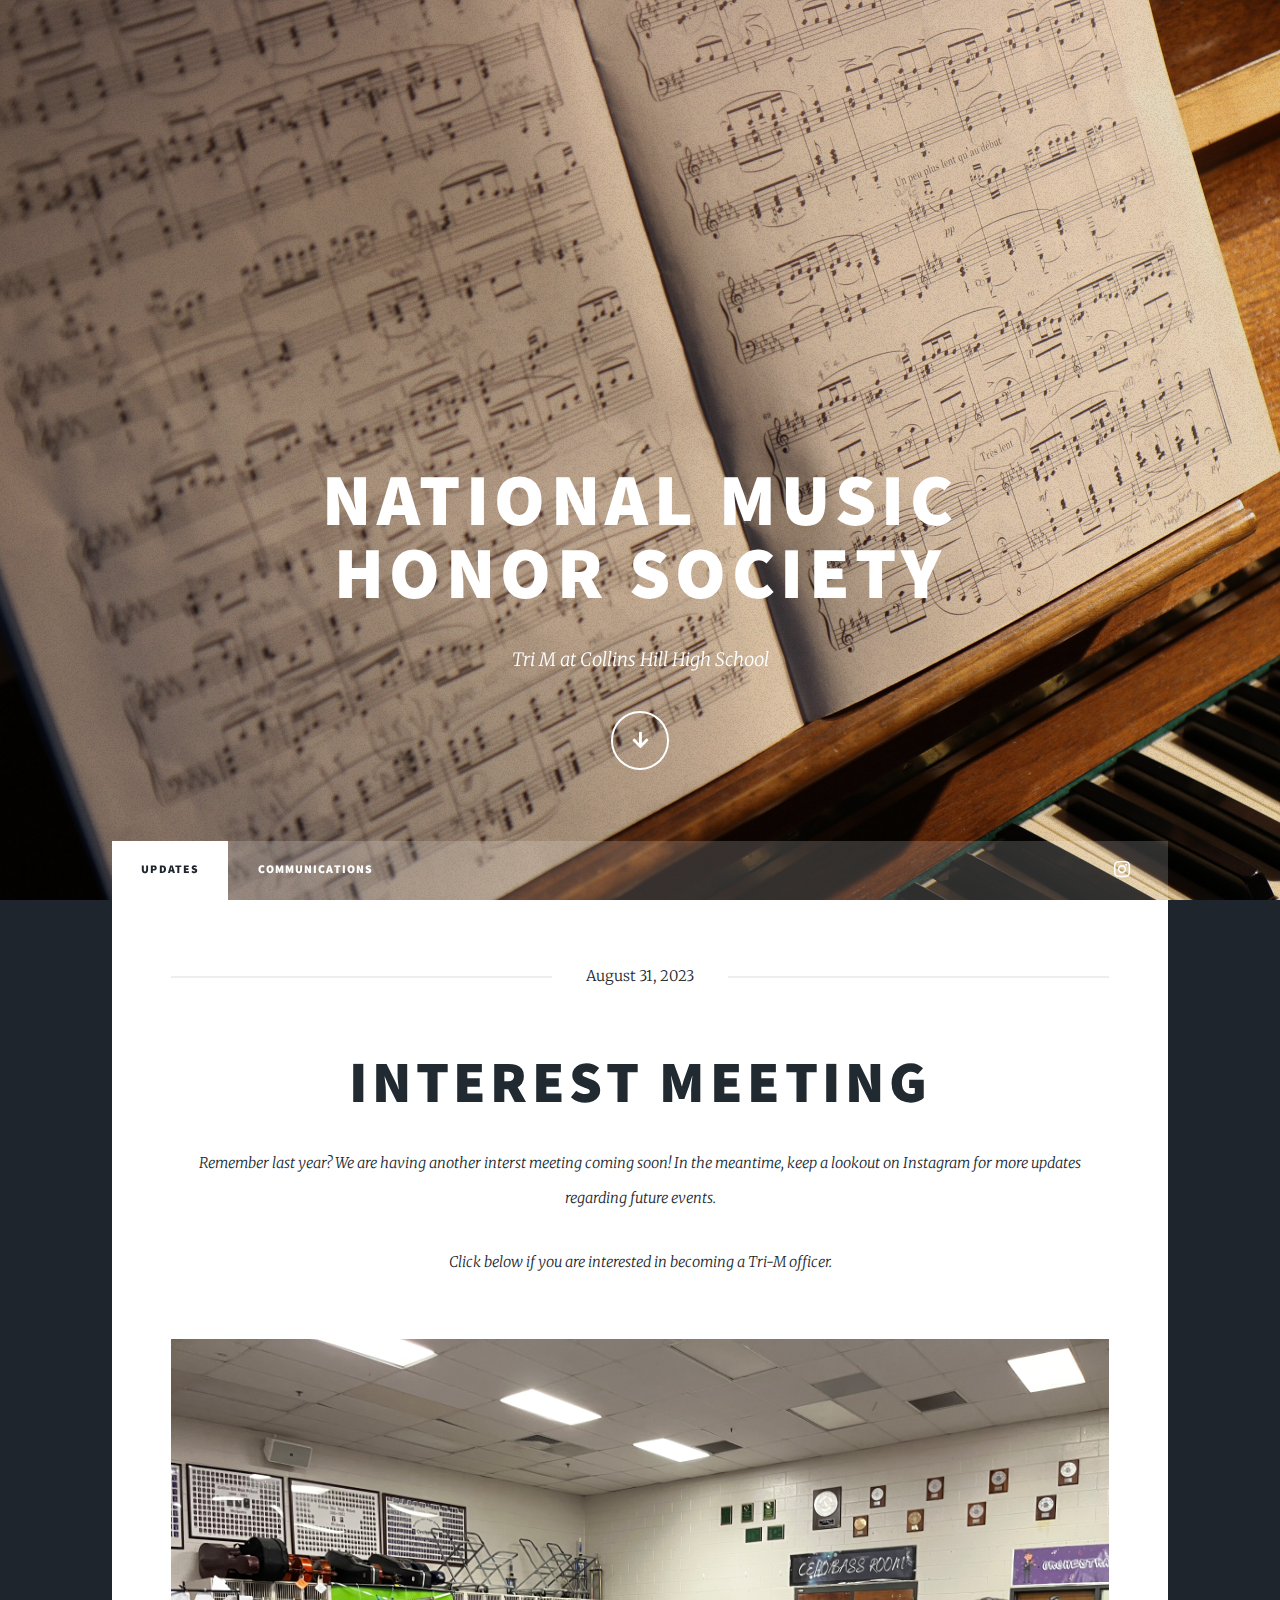
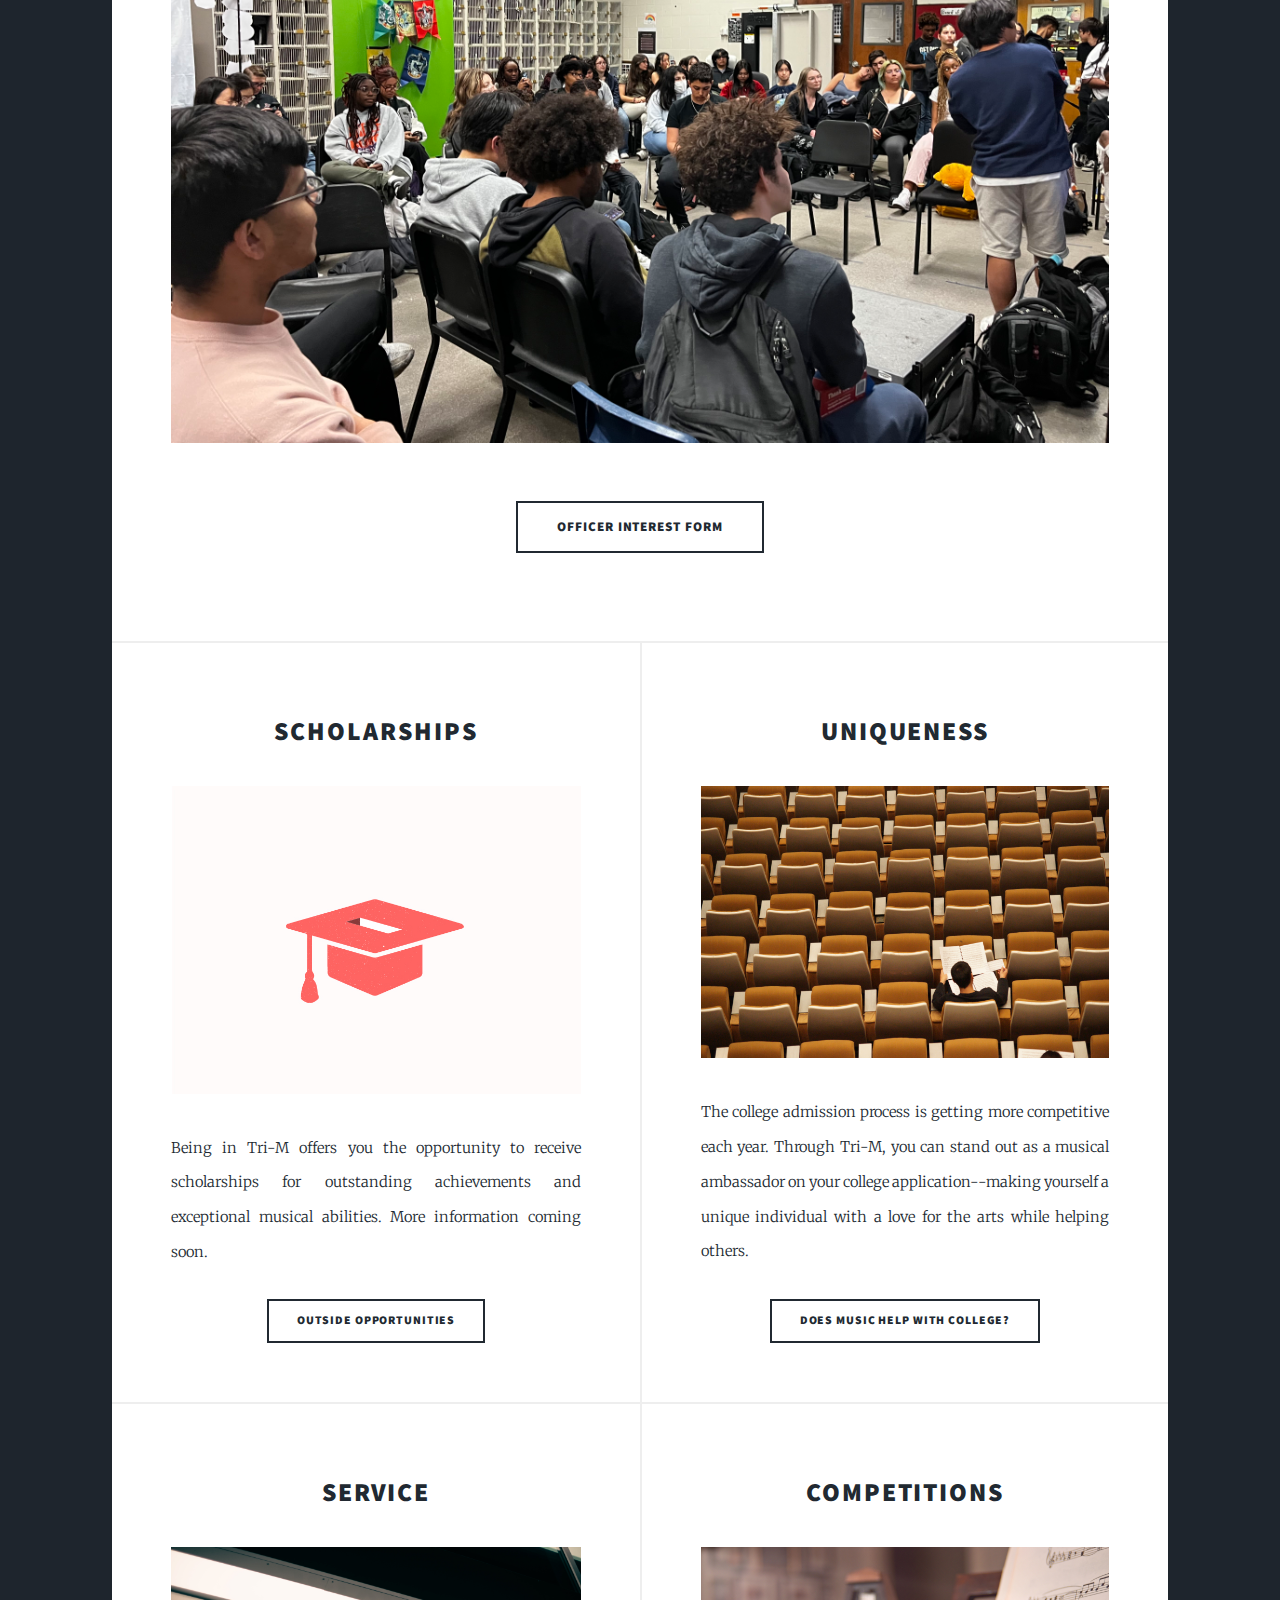
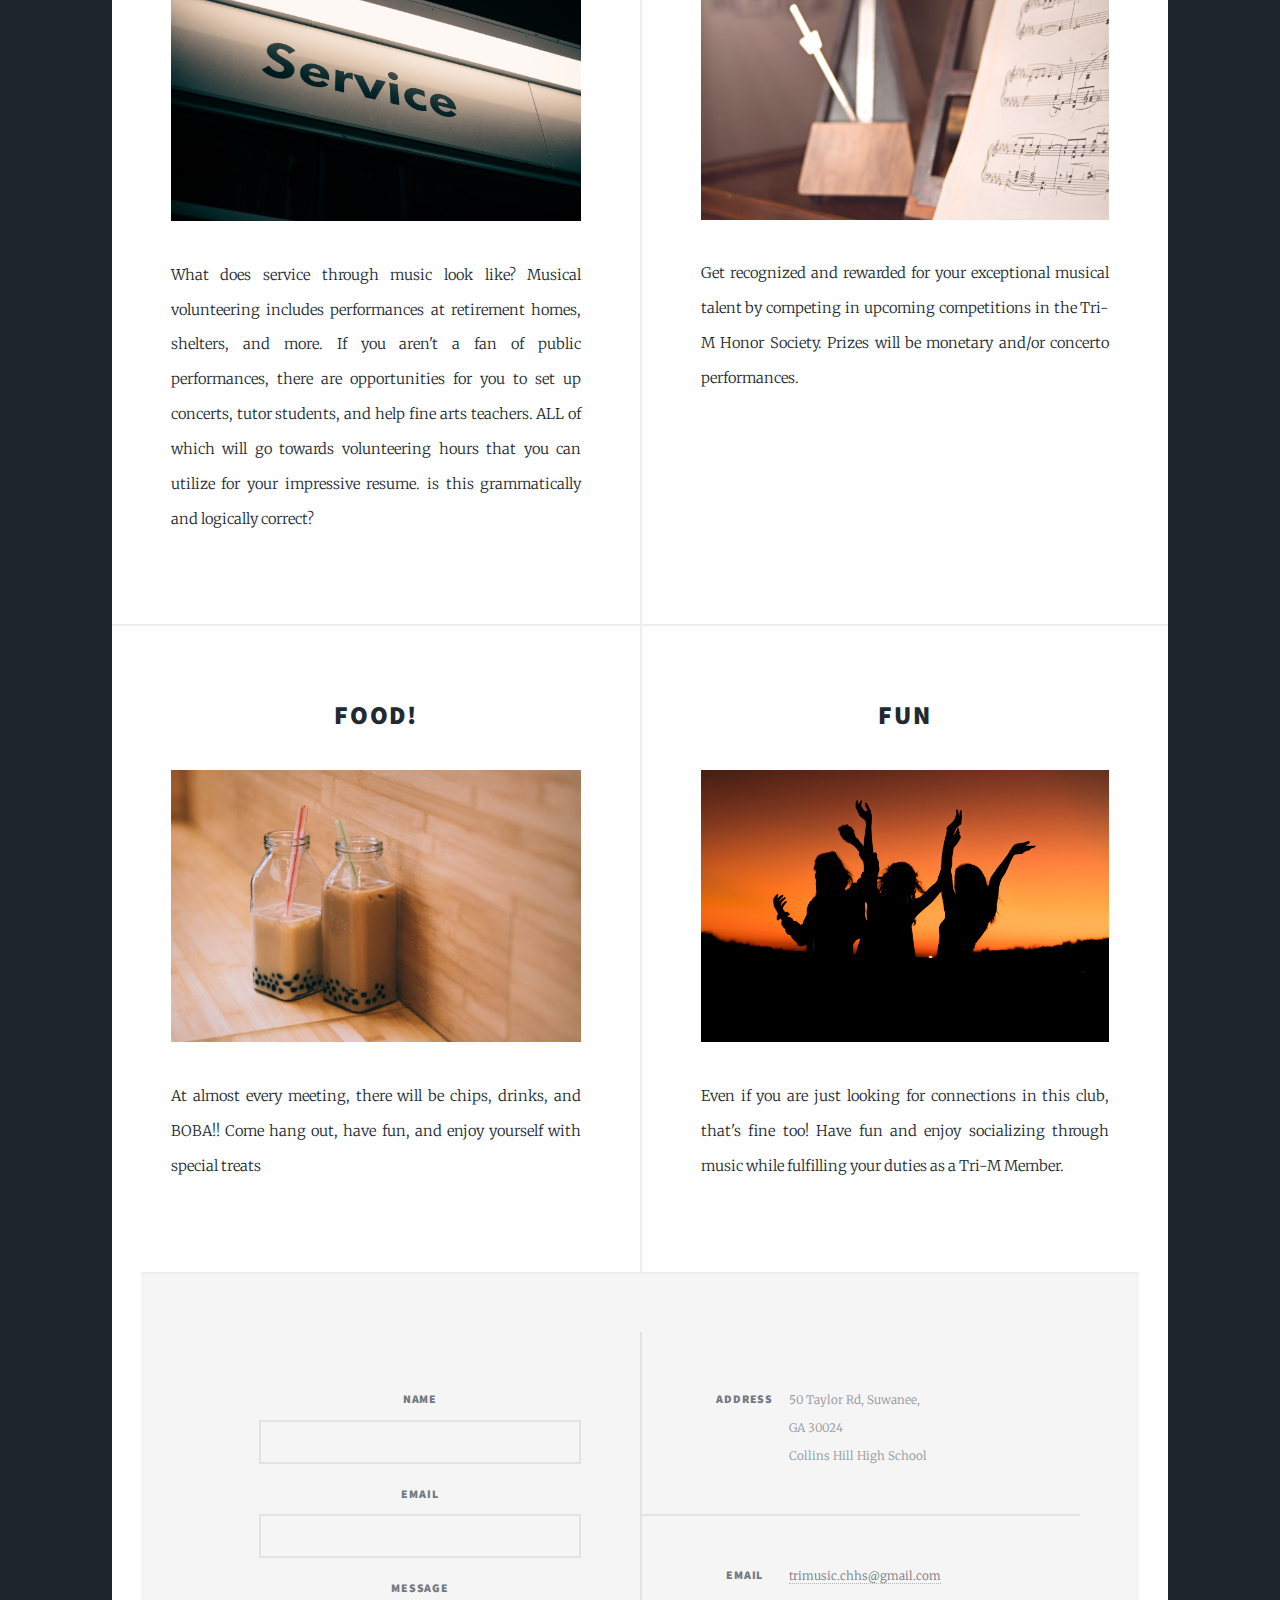
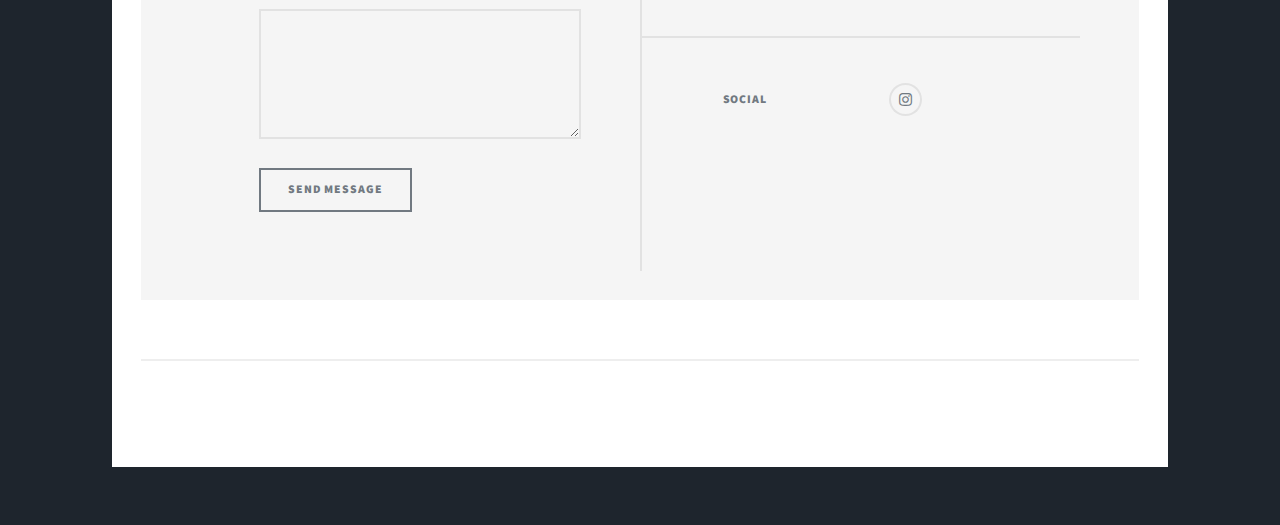
==== index.html @ 28a5be9c "Add files via upload" ====
<!DOCTYPE HTML>
<!--
	Massively by HTML5 UP
	html5up.net | @ajlkn
	Free for personal and commercial use under the CCA 3.0 license (html5up.net/license)
-->
<html>
	<head>
		<title>National Music Honor Society</title>
		<meta charset="utf-8" />
		<meta name="viewport" content="width=device-width, initial-scale=1, user-scalable=no" />
		<link rel="stylesheet" href="assets/css/main.css" />
		<link rel="icon" type="image/svg" href="ican.svg"/>
		<noscript><link rel="stylesheet" href="assets/css/noscript.css" /></noscript>
	</head>
	<body class="is-preload">

		<!-- Wrapper -->
			<div id="wrapper" class="fade-in">

				<!-- Intro -->
					<div id="intro">
						<h1>National Music<br />
						Honor Society</h1>
						<p>Tri M at Collins Hill High School</p>
						<ul class="actions">
							<li><a href="#header" class="button icon solid solo fa-arrow-down scrolly">Continue</a></li>
						</ul>
					</div>

				<!-- Header -->
					<header id="header">
						<a href="https://nafme.org/student-opportunities/tri-m-music-honor-society/" class="logo">Who are we?</a>
					</header>

				<!-- Nav -->
					<nav id="nav">
						<ul class="links">
							<li class="active"><a href="index.html">Updates</a></li>
							<li><a href="generic.html">Communications</a></li>
						</ul>
						<ul class="icons">
							<li><a href="https://instagram.com/onhole?igshid=OGQ5ZDc2ODk2ZA" class="icon brands fa-instagram"><span class="label">Instagram</span></a></li>
						</ul>
					</nav>

				<!-- Main -->
					<div id="main">

						<!-- Featured Post -->
							<article class="post featured">
								<header class="major">
									<span class="date">August 31, 2023</span>
									<h2><a href="">Interest Meeting<br /></a></h2>
									<p>Remember last year?  We are having another interst meeting coming soon! In the meantime, keep a lookout on Instagram for more updates regarding future events.</p>
									<p>Click below if you are interested in becoming a Tri-M officer.</p>
								</header>
								<a href="" class="image main"><img src="images/big.jpg" alt="https://docs.google.com/forms/d/1VOZ5HOjrae7xLcS0Xp_VjFe_Oj3cjb_2yXKI72t5PoY/edit" /></a>
								<ul class="actions special">
									<li><a href="https://docs.google.com/forms/d/1VOZ5HOjrae7xLcS0Xp_VjFe_Oj3cjb_2yXKI72t5PoY/edit" class="button large">Officer Interest Form</a></li>
								</ul>
							</article>

						<!-- Posts -->
							<section class="posts">
								<article>
									<header>
										<span class="date"></span>
										<h2><a href="https://fromthetop.org/musician/anh-ho/">Scholarships</a></h2>
									</header>
									<a href="" class="image fit"><img src="images/scholarship.png" alt="" /></a>
									<p>Being in Tri-M offers you the opportunity to receive scholarships for outstanding achievements and exceptional musical abilities. More information coming soon.</p>
									<ul class="actions special">
										<li><a href="https://nafme.org/student-opportunities/scholarships/" class="button">Outside Opportunities</a></li>
									</ul>
								</article>
								<article>
									<header>
										<span class="date"></span>
										<h2><a href="">Uniqueness</a></h2>
									</header>
									<a href="" class="image fit"><img src="images/uniqueness.jpg" alt="" /></a>
									<p>The college admission process is getting more competitive each year.  Through Tri-M, you can stand out as a musical ambassador on your college application--making yourself a unique individual with a love for the arts while helping others. </p>
									<ul class="actions special">
										<li><a href="https://www.ensembleschools.com/grace-music/does-playing-an-instrument-look-good-for-colleges/" class="button">Does Music help with College?</a></li>
									</ul>
								</article>
								<article>
									<header>
										<span class="date"></span>
										<h2><a href="">Service<br />
									</h2>
									</header>
									<a href="" class="image fit"><img src="images/service.jpg" alt="" /></a>
									<p>What does service through music look like?  Musical volunteering includes performances at retirement homes, shelters, and more.  If you aren't a fan of public performances, there are opportunities for you to set up concerts, tutor students, and help fine arts teachers.  ALL of which will go towards volunteering hours that you can utilize for your impressive resume.  is this grammatically and logically correct?
									</p>
									<ul class="actions special">

									</ul>
								</article>
								<article>
									<header>
										<span class="date"></span>
										<h2><a href="">Competitions<br />
									</header>
									<a href="" class="image fit"><img src="images/competitions.jpg" alt="" /></a>
									<p>Get recognized and rewarded for your exceptional musical talent by competing in upcoming competitions in the Tri-M Honor Society.  Prizes will be monetary and/or concerto performances.   </p>
									</ul>
								</article>
								<article>
									<header>
										<span class="date"></span>
										<h2><a href="">FOOD!<br />
									</header>
									<a href="" class="image fit"><img src="images/food!.jpg" alt="" /></a>
									<p>At almost every meeting, there will be chips, drinks, and BOBA!! Come hang out, have fun, and enjoy yourself with special treats</p>
									<ul class="actions special">
									</ul>
								</article>
								<article>
									<header>
										<span class="date"></span>
										<h2><a href="">Fun<br />
									</header>
									<a href="" class="image fit"><img src="images/fun.jpg" alt="" /></a>
									<p>Even if you are just looking for connections in this club, that's fine too! Have fun and enjoy socializing through music while fulfilling your duties as a Tri-M Member. </p>
									<ul class="actions special">
									</ul>
								</article>
							</section>

				<!-- Footer -->
				<footer id="footer">
					<section>
						<form method="post" action="https://formsubmit.co/trimusic.chhs@gmail.com
						">
							<div class="fields">
								<div class="field">
									<label for="name">Name</label>
									<input type="text" name="name" id="name" />
								</div>
								<div class="field">
									<label for="email">Email</label>
									<input type="text" name="email" id="email" />
								</div>
								<div class="field">
									<label for="message">Message</label>
									<textarea name="message" id="message" rows="3"></textarea>
								</div>
							</div>
							<ul class="actions">
								<li><input type="submit" value="Send Message" /></li>
							</ul>
						</form>
					</section>
						<section class="split contact">
							<section class="alt">
								<h3>Address</h3>
								<p>50 Taylor Rd,
									Suwanee,<br />
									GA 30024 <br />
									Collins Hill High School
								</p>
							</section>
							<section>
								<h3>Email</h3>
								<p><a href="#">trimusic.chhs@gmail.com
								</a></p>
							</section>
							<section>
								<h3>Social</h3>
								<ul class="icons alt">
									<li><a href="https://www.instagram.com/chhs.trimusic/" class="icon brands alt fa-instagram"><span class="label">Instagram</span></a></li>
								</ul>
							</section>
						</section>
					</footer>

				<!-- Copyright -->
					<div id="copyright">
						<ul><li>&copy; </li><li>Design: Anh Ho</a></li></ul>
					</div>

			</div>

		<!-- Scripts -->
			<script src="assets/js/jquery.min.js"></script>
			<script src="assets/js/jquery.scrollex.min.js"></script>
			<script src="assets/js/jquery.scrolly.min.js"></script>
			<script src="assets/js/browser.min.js"></script>
			<script src="assets/js/breakpoints.min.js"></script>
			<script src="assets/js/util.js"></script>
			<script src="assets/js/main.js"></script>

	</body>
</html>
---- assets/css/main.css ----
@import url(fontawesome-all.min.css);
@import url("https://fonts.googleapis.com/css?family=Merriweather:300,700,300italic,700italic|Source+Sans+Pro:900");

/*
	Massively by HTML5 UP
	html5up.net | @ajlkn
	Free for personal and commercial use under the CCA 3.0 license (html5up.net/license)
*/

html, body, div, span, applet, object,
iframe, h1, h2, h3, h4, h5, h6, p, blockquote,
pre, a, abbr, acronym, address, big, cite,
code, del, dfn, em, img, ins, kbd, q, s, samp,
small, strike, strong, sub, sup, tt, var, b,
u, i, center, dl, dt, dd, ol, ul, li, fieldset,
form, label, legend, table, caption, tbody,
tfoot, thead, tr, th, td, article, aside,
canvas, details, embed, figure, figcaption,
footer, header, hgroup, menu, nav, output, ruby,
section, summary, time, mark, audio, video {
	margin: 0;
	padding: 0;
	border: 0;
	font-size: 100%;
	font: inherit;
	vertical-align: baseline;}

article, aside, details, figcaption, figure,
footer, header, hgroup, menu, nav, section {
	display: block;}

body {
	line-height: 1;
}

ol, ul {
	list-style: none;
}

blockquote, q {
	quotes: none;
}

	blockquote:before, blockquote:after, q:before, q:after {
		content: '';
		content: none;
	}

table {
	border-collapse: collapse;
	border-spacing: 0;
}

body {
	-webkit-text-size-adjust: none;
}

mark {
	background-color: transparent;
	color: inherit;
}

input::-moz-focus-inner {
	border: 0;
	padding: 0;
}

input, select, textarea {
	-moz-appearance: none;
	-webkit-appearance: none;
	-ms-appearance: none;
	appearance: none;
}

/* Basic */

	@-ms-viewport {
		width: device-width;
	}

	body {
		-ms-overflow-style: scrollbar;
	}

	@media screen and (max-width: 480px) {

		html, body {
			min-width: 320px;
		}

	}

	html {
		box-sizing: border-box;
	}

	*, *:before, *:after {
		box-sizing: inherit;
	}

	body {
		background-color: #1e252d;
	}

		body.is-preload *, body.is-preload *:before, body.is-preload *:after {
			-moz-animation: none !important;
			-webkit-animation: none !important;
			-ms-animation: none !important;
			animation: none !important;
			-moz-transition: none !important;
			-webkit-transition: none !important;
			-ms-transition: none !important;
			transition: none !important;
		}

/* Type */

	html {
		font-size: 16pt;
	}

		@media screen and (max-width: 1680px) {

			html {
				font-size: 12pt;
			}

		}

		@media screen and (max-width: 1280px) {

			html {
				font-size: 11pt;
			}

		}

		@media screen and (max-width: 360px) {

			html {
				font-size: 10pt;
			}

		}

	body {
		color: #212931;
	}

	body, input, select, textarea {
		font-family: "Merriweather", Georgia, serif;
		font-weight: 300;
		font-size: 1rem;
		line-height: 2.375;
	}

	a {
		-moz-transition: color 0.2s ease-in-out, background-color 0.2s ease-in-out, border-color 0.2s ease-in-out, box-shadow 0.2s ease-in-out;
		-webkit-transition: color 0.2s ease-in-out, background-color 0.2s ease-in-out, border-color 0.2s ease-in-out, box-shadow 0.2s ease-in-out;
		-ms-transition: color 0.2s ease-in-out, background-color 0.2s ease-in-out, border-color 0.2s ease-in-out, box-shadow 0.2s ease-in-out;
		transition: color 0.2s ease-in-out, background-color 0.2s ease-in-out, border-color 0.2s ease-in-out, box-shadow 0.2s ease-in-out;
		border-bottom: dotted 1px;
		text-decoration: none;
	}

		a:hover {
			border-bottom-color: transparent;
		}

	strong, b {
		font-weight: 600;
	}

	em, i {
		font-style: italic;
	}

	p {
		text-align: justify;
		margin: 0 0 2rem 0;
	}

	h1, h2, h3, h4, h5, h6 {
		font-family: "Source Sans Pro", Helvetica, sans-serif;
		font-weight: 900;
		line-height: 1.5;
		letter-spacing: 0.075em;
		text-transform: uppercase;
		margin: 0 0 1rem 0;
	}

		h1 a, h2 a, h3 a, h4 a, h5 a, h6 a {
			border-bottom: 0;
			color: inherit;
			text-decoration: none;
		}

	h1 {
		font-size: 4rem;
		line-height: 1.1;
		margin: 0 0 2rem 0;
	}

	h2 {
		font-size: 1.75rem;
		line-height: 1.3;
		margin: 0 0 1.5rem 0;
	}

	h3 {
		font-size: 1.25rem;
		margin: 0 0 1.5rem 0;
	}

	h4 {
		font-size: 1rem;
	}

	h5 {
		font-size: 0.9rem;
	}

	h6 {
		font-size: 0.8rem;
	}

	sub {
		font-size: 0.8rem;
		position: relative;
		top: 0.5rem;
	}

	sup {
		font-size: 0.8rem;
		position: relative;
		top: -0.5rem;
	}

	blockquote {
		border-left: solid 4px;
		font-style: italic;
		margin: 0 0 2rem 0;
		padding: 0.5rem 0 0.5rem 2rem;
	}

	code {
		border: solid 2px;
		font-family: "Courier New", monospace;
		font-size: 0.9rem;
		margin: 0 0.25rem;
		padding: 0.25rem 0.65rem;
	}

	pre {
		-webkit-overflow-scrolling: touch;
		font-family: "Courier New", monospace;
		font-size: 0.9rem;
		margin: 0 0 2rem 0;
	}

		pre code {
			display: block;
			line-height: 1.75;
			padding: 1rem 1.5rem;
			overflow-x: auto;
		}

	hr {
		border: 0;
		border-bottom: solid 2px;
		margin: 3rem 0;
	}

		hr.major {
			margin: 5rem 0;
		}

	.align-left {
		text-align: left;
	}

	.align-center {
		text-align: center;
	}

	.align-right {
		text-align: right;
	}

	input, select, textarea {
		color: #212931;
	}

	a {
		color: #212931;
		border-bottom-color: rgba(33, 41, 49, 0.5);
	}

		a:hover {
			border-bottom-color: transparent;
			color: #18bfef !important;
		}

	strong, b {
		color: #212931;
	}

	h1, h2, h3, h4, h5, h6 {
		color: #212931;
	}

	blockquote {
		border-left-color: #eeeeee;
	}

	code {
		background: rgba(220, 220, 220, 0.25);
		border-color: #eeeeee;
	}

	hr {
		border-bottom-color: #eeeeee;
	}

/* Row */

	.row {
		display: flex;
		flex-wrap: wrap;
		box-sizing: border-box;
		align-items: stretch;
	}

		.row > * {
			box-sizing: border-box;
		}

		.row.gtr-uniform > * > :last-child {
			margin-bottom: 0;
		}

		.row.aln-left {
			justify-content: flex-start;
		}

		.row.aln-center {
			justify-content: center;
		}

		.row.aln-right {
			justify-content: flex-end;
		}

		.row.aln-top {
			align-items: flex-start;
		}

		.row.aln-middle {
			align-items: center;
		}

		.row.aln-bottom {
			align-items: flex-end;
		}

		.row > .imp {
			order: -1;
		}

		.row > .col-1 {
			width: 8.33333%;
		}

		.row > .off-1 {
			margin-left: 8.33333%;
		}

		.row > .col-2 {
			width: 16.66667%;
		}

		.row > .off-2 {
			margin-left: 16.66667%;
		}

		.row > .col-3 {
			width: 25%;
		}

		.row > .off-3 {
			margin-left: 25%;
		}

		.row > .col-4 {
			width: 33.33333%;
		}

		.row > .off-4 {
			margin-left: 33.33333%;
		}

		.row > .col-5 {
			width: 41.66667%;
		}

		.row > .off-5 {
			margin-left: 41.66667%;
		}

		.row > .col-6 {
			width: 50%;
		}

		.row > .off-6 {
			margin-left: 50%;
		}

		.row > .col-7 {
			width: 58.33333%;
		}

		.row > .off-7 {
			margin-left: 58.33333%;
		}

		.row > .col-8 {
			width: 66.66667%;
		}

		.row > .off-8 {
			margin-left: 66.66667%;
		}

		.row > .col-9 {
			width: 75%;
		}

		.row > .off-9 {
			margin-left: 75%;
		}

		.row > .col-10 {
			width: 83.33333%;
		}

		.row > .off-10 {
			margin-left: 83.33333%;
		}

		.row > .col-11 {
			width: 91.66667%;
		}

		.row > .off-11 {
			margin-left: 91.66667%;
		}

		.row > .col-12 {
			width: 100%;
		}

		.row > .off-12 {
			margin-left: 100%;
		}

		.row.gtr-0 {
			margin-top: 0;
			margin-left: 0rem;
		}

			.row.gtr-0 > * {
				padding: 0 0 0 0rem;
			}

			.row.gtr-0.gtr-uniform {
				margin-top: 0rem;
			}

				.row.gtr-0.gtr-uniform > * {
					padding-top: 0rem;
				}

		.row.gtr-25 {
			margin-top: 0;
			margin-left: -0.375rem;
		}

			.row.gtr-25 > * {
				padding: 0 0 0 0.375rem;
			}

			.row.gtr-25.gtr-uniform {
				margin-top: -0.375rem;
			}

				.row.gtr-25.gtr-uniform > * {
					padding-top: 0.375rem;
				}

		.row.gtr-50 {
			margin-top: 0;
			margin-left: -0.75rem;
		}

			.row.gtr-50 > * {
				padding: 0 0 0 0.75rem;
			}

			.row.gtr-50.gtr-uniform {
				margin-top: -0.75rem;
			}

				.row.gtr-50.gtr-uniform > * {
					padding-top: 0.75rem;
				}

		.row {
			margin-top: 0;
			margin-left: -1.5rem;
		}

			.row > * {
				padding: 0 0 0 1.5rem;
			}

			.row.gtr-uniform {
				margin-top: -1.5rem;
			}

				.row.gtr-uniform > * {
					padding-top: 1.5rem;
				}

		.row.gtr-150 {
			margin-top: 0;
			margin-left: -2.25rem;
		}

			.row.gtr-150 > * {
				padding: 0 0 0 2.25rem;
			}

			.row.gtr-150.gtr-uniform {
				margin-top: -2.25rem;
			}

				.row.gtr-150.gtr-uniform > * {
					padding-top: 2.25rem;
				}

		.row.gtr-200 {
			margin-top: 0;
			margin-left: -3rem;
		}

			.row.gtr-200 > * {
				padding: 0 0 0 3rem;
			}

			.row.gtr-200.gtr-uniform {
				margin-top: -3rem;
			}

				.row.gtr-200.gtr-uniform > * {
					padding-top: 3rem;
				}

		@media screen and (max-width: 1680px) {

			.row {
				display: flex;
				flex-wrap: wrap;
				box-sizing: border-box;
				align-items: stretch;
			}

				.row > * {
					box-sizing: border-box;
				}

				.row.gtr-uniform > * > :last-child {
					margin-bottom: 0;
				}

				.row.aln-left {
					justify-content: flex-start;
				}

				.row.aln-center {
					justify-content: center;
				}

				.row.aln-right {
					justify-content: flex-end;
				}

				.row.aln-top {
					align-items: flex-start;
				}

				.row.aln-middle {
					align-items: center;
				}

				.row.aln-bottom {
					align-items: flex-end;
				}

				.row > .imp-xlarge {
					order: -1;
				}

				.row > .col-1-xlarge {
					width: 8.33333%;
				}

				.row > .off-1-xlarge {
					margin-left: 8.33333%;
				}

				.row > .col-2-xlarge {
					width: 16.66667%;
				}

				.row > .off-2-xlarge {
					margin-left: 16.66667%;
				}

				.row > .col-3-xlarge {
					width: 25%;
				}

				.row > .off-3-xlarge {
					margin-left: 25%;
				}

				.row > .col-4-xlarge {
					width: 33.33333%;
				}

				.row > .off-4-xlarge {
					margin-left: 33.33333%;
				}

				.row > .col-5-xlarge {
					width: 41.66667%;
				}

				.row > .off-5-xlarge {
					margin-left: 41.66667%;
				}

				.row > .col-6-xlarge {
					width: 50%;
				}

				.row > .off-6-xlarge {
					margin-left: 50%;
				}

				.row > .col-7-xlarge {
					width: 58.33333%;
				}

				.row > .off-7-xlarge {
					margin-left: 58.33333%;
				}

				.row > .col-8-xlarge {
					width: 66.66667%;
				}

				.row > .off-8-xlarge {
					margin-left: 66.66667%;
				}

				.row > .col-9-xlarge {
					width: 75%;
				}

				.row > .off-9-xlarge {
					margin-left: 75%;
				}

				.row > .col-10-xlarge {
					width: 83.33333%;
				}

				.row > .off-10-xlarge {
					margin-left: 83.33333%;
				}

				.row > .col-11-xlarge {
					width: 91.66667%;
				}

				.row > .off-11-xlarge {
					margin-left: 91.66667%;
				}

				.row > .col-12-xlarge {
					width: 100%;
				}

				.row > .off-12-xlarge {
					margin-left: 100%;
				}

				.row.gtr-0 {
					margin-top: 0;
					margin-left: 0rem;
				}

					.row.gtr-0 > * {
						padding: 0 0 0 0rem;
					}

					.row.gtr-0.gtr-uniform {
						margin-top: 0rem;
					}

						.row.gtr-0.gtr-uniform > * {
							padding-top: 0rem;
						}

				.row.gtr-25 {
					margin-top: 0;
					margin-left: -0.375rem;
				}

					.row.gtr-25 > * {
						padding: 0 0 0 0.375rem;
					}

					.row.gtr-25.gtr-uniform {
						margin-top: -0.375rem;
					}

						.row.gtr-25.gtr-uniform > * {
							padding-top: 0.375rem;
						}

				.row.gtr-50 {
					margin-top: 0;
					margin-left: -0.75rem;
				}

					.row.gtr-50 > * {
						padding: 0 0 0 0.75rem;
					}

					.row.gtr-50.gtr-uniform {
						margin-top: -0.75rem;
					}

						.row.gtr-50.gtr-uniform > * {
							padding-top: 0.75rem;
						}

				.row {
					margin-top: 0;
					margin-left: -1.5rem;
				}

					.row > * {
						padding: 0 0 0 1.5rem;
					}

					.row.gtr-uniform {
						margin-top: -1.5rem;
					}

						.row.gtr-uniform > * {
							padding-top: 1.5rem;
						}

				.row.gtr-150 {
					margin-top: 0;
					margin-left: -2.25rem;
				}

					.row.gtr-150 > * {
						padding: 0 0 0 2.25rem;
					}

					.row.gtr-150.gtr-uniform {
						margin-top: -2.25rem;
					}

						.row.gtr-150.gtr-uniform > * {
							padding-top: 2.25rem;
						}

				.row.gtr-200 {
					margin-top: 0;
					margin-left: -3rem;
				}

					.row.gtr-200 > * {
						padding: 0 0 0 3rem;
					}

					.row.gtr-200.gtr-uniform {
						margin-top: -3rem;
					}

						.row.gtr-200.gtr-uniform > * {
							padding-top: 3rem;
						}

		}

		@media screen and (max-width: 1280px) {

			.row {
				display: flex;
				flex-wrap: wrap;
				box-sizing: border-box;
				align-items: stretch;
			}

				.row > * {
					box-sizing: border-box;
				}

				.row.gtr-uniform > * > :last-child {
					margin-bottom: 0;
				}

				.row.aln-left {
					justify-content: flex-start;
				}

				.row.aln-center {
					justify-content: center;
				}

				.row.aln-right {
					justify-content: flex-end;
				}

				.row.aln-top {
					align-items: flex-start;
				}

				.row.aln-middle {
					align-items: center;
				}

				.row.aln-bottom {
					align-items: flex-end;
				}

				.row > .imp-large {
					order: -1;
				}

				.row > .col-1-large {
					width: 8.33333%;
				}

				.row > .off-1-large {
					margin-left: 8.33333%;
				}

				.row > .col-2-large {
					width: 16.66667%;
				}

				.row > .off-2-large {
					margin-left: 16.66667%;
				}

				.row > .col-3-large {
					width: 25%;
				}

				.row > .off-3-large {
					margin-left: 25%;
				}

				.row > .col-4-large {
					width: 33.33333%;
				}

				.row > .off-4-large {
					margin-left: 33.33333%;
				}

				.row > .col-5-large {
					width: 41.66667%;
				}

				.row > .off-5-large {
					margin-left: 41.66667%;
				}

				.row > .col-6-large {
					width: 50%;
				}

				.row > .off-6-large {
					margin-left: 50%;
				}

				.row > .col-7-large {
					width: 58.33333%;
				}

				.row > .off-7-large {
					margin-left: 58.33333%;
				}

				.row > .col-8-large {
					width: 66.66667%;
				}

				.row > .off-8-large {
					margin-left: 66.66667%;
				}

				.row > .col-9-large {
					width: 75%;
				}

				.row > .off-9-large {
					margin-left: 75%;
				}

				.row > .col-10-large {
					width: 83.33333%;
				}

				.row > .off-10-large {
					margin-left: 83.33333%;
				}

				.row > .col-11-large {
					width: 91.66667%;
				}

				.row > .off-11-large {
					margin-left: 91.66667%;
				}

				.row > .col-12-large {
					width: 100%;
				}

				.row > .off-12-large {
					margin-left: 100%;
				}

				.row.gtr-0 {
					margin-top: 0;
					margin-left: 0rem;
				}

					.row.gtr-0 > * {
						padding: 0 0 0 0rem;
					}

					.row.gtr-0.gtr-uniform {
						margin-top: 0rem;
					}

						.row.gtr-0.gtr-uniform > * {
							padding-top: 0rem;
						}

				.row.gtr-25 {
					margin-top: 0;
					margin-left: -0.375rem;
				}

					.row.gtr-25 > * {
						padding: 0 0 0 0.375rem;
					}

					.row.gtr-25.gtr-uniform {
						margin-top: -0.375rem;
					}

						.row.gtr-25.gtr-uniform > * {
							padding-top: 0.375rem;
						}

				.row.gtr-50 {
					margin-top: 0;
					margin-left: -0.75rem;
				}

					.row.gtr-50 > * {
						padding: 0 0 0 0.75rem;
					}

					.row.gtr-50.gtr-uniform {
						margin-top: -0.75rem;
					}

						.row.gtr-50.gtr-uniform > * {
							padding-top: 0.75rem;
						}

				.row {
					margin-top: 0;
					margin-left: -1.5rem;
				}

					.row > * {
						padding: 0 0 0 1.5rem;
					}

					.row.gtr-uniform {
						margin-top: -1.5rem;
					}

						.row.gtr-uniform > * {
							padding-top: 1.5rem;
						}

				.row.gtr-150 {
					margin-top: 0;
					margin-left: -2.25rem;
				}

					.row.gtr-150 > * {
						padding: 0 0 0 2.25rem;
					}

					.row.gtr-150.gtr-uniform {
						margin-top: -2.25rem;
					}

						.row.gtr-150.gtr-uniform > * {
							padding-top: 2.25rem;
						}

				.row.gtr-200 {
					margin-top: 0;
					margin-left: -3rem;
				}

					.row.gtr-200 > * {
						padding: 0 0 0 3rem;
					}

					.row.gtr-200.gtr-uniform {
						margin-top: -3rem;
					}

						.row.gtr-200.gtr-uniform > * {
							padding-top: 3rem;
						}

		}

		@media screen and (max-width: 980px) {

			.row {
				display: flex;
				flex-wrap: wrap;
				box-sizing: border-box;
				align-items: stretch;
			}

				.row > * {
					box-sizing: border-box;
				}

				.row.gtr-uniform > * > :last-child {
					margin-bottom: 0;
				}

				.row.aln-left {
					justify-content: flex-start;
				}

				.row.aln-center {
					justify-content: center;
				}

				.row.aln-right {
					justify-content: flex-end;
				}

				.row.aln-top {
					align-items: flex-start;
				}

				.row.aln-middle {
					align-items: center;
				}

				.row.aln-bottom {
					align-items: flex-end;
				}

				.row > .imp-medium {
					order: -1;
				}

				.row > .col-1-medium {
					width: 8.33333%;
				}

				.row > .off-1-medium {
					margin-left: 8.33333%;
				}

				.row > .col-2-medium {
					width: 16.66667%;
				}

				.row > .off-2-medium {
					margin-left: 16.66667%;
				}

				.row > .col-3-medium {
					width: 25%;
				}

				.row > .off-3-medium {
					margin-left: 25%;
				}

				.row > .col-4-medium {
					width: 33.33333%;
				}

				.row > .off-4-medium {
					margin-left: 33.33333%;
				}

				.row > .col-5-medium {
					width: 41.66667%;
				}

				.row > .off-5-medium {
					margin-left: 41.66667%;
				}

				.row > .col-6-medium {
					width: 50%;
				}

				.row > .off-6-medium {
					margin-left: 50%;
				}

				.row > .col-7-medium {
					width: 58.33333%;
				}

				.row > .off-7-medium {
					margin-left: 58.33333%;
				}

				.row > .col-8-medium {
					width: 66.66667%;
				}

				.row > .off-8-medium {
					margin-left: 66.66667%;
				}

				.row > .col-9-medium {
					width: 75%;
				}

				.row > .off-9-medium {
					margin-left: 75%;
				}

				.row > .col-10-medium {
					width: 83.33333%;
				}

				.row > .off-10-medium {
					margin-left: 83.33333%;
				}

				.row > .col-11-medium {
					width: 91.66667%;
				}

				.row > .off-11-medium {
					margin-left: 91.66667%;
				}

				.row > .col-12-medium {
					width: 100%;
				}

				.row > .off-12-medium {
					margin-left: 100%;
				}

				.row.gtr-0 {
					margin-top: 0;
					margin-left: 0rem;
				}

					.row.gtr-0 > * {
						padding: 0 0 0 0rem;
					}

					.row.gtr-0.gtr-uniform {
						margin-top: 0rem;
					}

						.row.gtr-0.gtr-uniform > * {
							padding-top: 0rem;
						}

				.row.gtr-25 {
					margin-top: 0;
					margin-left: -0.375rem;
				}

					.row.gtr-25 > * {
						padding: 0 0 0 0.375rem;
					}

					.row.gtr-25.gtr-uniform {
						margin-top: -0.375rem;
					}

						.row.gtr-25.gtr-uniform > * {
							padding-top: 0.375rem;
						}

				.row.gtr-50 {
					margin-top: 0;
					margin-left: -0.75rem;
				}

					.row.gtr-50 > * {
						padding: 0 0 0 0.75rem;
					}

					.row.gtr-50.gtr-uniform {
						margin-top: -0.75rem;
					}

						.row.gtr-50.gtr-uniform > * {
							padding-top: 0.75rem;
						}

				.row {
					margin-top: 0;
					margin-left: -1.5rem;
				}

					.row > * {
						padding: 0 0 0 1.5rem;
					}

					.row.gtr-uniform {
						margin-top: -1.5rem;
					}

						.row.gtr-uniform > * {
							padding-top: 1.5rem;
						}

				.row.gtr-150 {
					margin-top: 0;
					margin-left: -2.25rem;
				}

					.row.gtr-150 > * {
						padding: 0 0 0 2.25rem;
					}

					.row.gtr-150.gtr-uniform {
						margin-top: -2.25rem;
					}

						.row.gtr-150.gtr-uniform > * {
							padding-top: 2.25rem;
						}

				.row.gtr-200 {
					margin-top: 0;
					margin-left: -3rem;
				}

					.row.gtr-200 > * {
						padding: 0 0 0 3rem;
					}

					.row.gtr-200.gtr-uniform {
						margin-top: -3rem;
					}

						.row.gtr-200.gtr-uniform > * {
							padding-top: 3rem;
						}

		}

		@media screen and (max-width: 736px) {

			.row {
				display: flex;
				flex-wrap: wrap;
				box-sizing: border-box;
				align-items: stretch;
			}

				.row > * {
					box-sizing: border-box;
				}

				.row.gtr-uniform > * > :last-child {
					margin-bottom: 0;
				}

				.row.aln-left {
					justify-content: flex-start;
				}

				.row.aln-center {
					justify-content: center;
				}

				.row.aln-right {
					justify-content: flex-end;
				}

				.row.aln-top {
					align-items: flex-start;
				}

				.row.aln-middle {
					align-items: center;
				}

				.row.aln-bottom {
					align-items: flex-end;
				}

				.row > .imp-small {
					order: -1;
				}

				.row > .col-1-small {
					width: 8.33333%;
				}

				.row > .off-1-small {
					margin-left: 8.33333%;
				}

				.row > .col-2-small {
					width: 16.66667%;
				}

				.row > .off-2-small {
					margin-left: 16.66667%;
				}

				.row > .col-3-small {
					width: 25%;
				}

				.row > .off-3-small {
					margin-left: 25%;
				}

				.row > .col-4-small {
					width: 33.33333%;
				}

				.row > .off-4-small {
					margin-left: 33.33333%;
				}

				.row > .col-5-small {
					width: 41.66667%;
				}

				.row > .off-5-small {
					margin-left: 41.66667%;
				}

				.row > .col-6-small {
					width: 50%;
				}

				.row > .off-6-small {
					margin-left: 50%;
				}

				.row > .col-7-small {
					width: 58.33333%;
				}

				.row > .off-7-small {
					margin-left: 58.33333%;
				}

				.row > .col-8-small {
					width: 66.66667%;
				}

				.row > .off-8-small {
					margin-left: 66.66667%;
				}

				.row > .col-9-small {
					width: 75%;
				}

				.row > .off-9-small {
					margin-left: 75%;
				}

				.row > .col-10-small {
					width: 83.33333%;
				}

				.row > .off-10-small {
					margin-left: 83.33333%;
				}

				.row > .col-11-small {
					width: 91.66667%;
				}

				.row > .off-11-small {
					margin-left: 91.66667%;
				}

				.row > .col-12-small {
					width: 100%;
				}

				.row > .off-12-small {
					margin-left: 100%;
				}

				.row.gtr-0 {
					margin-top: 0;
					margin-left: 0rem;
				}

					.row.gtr-0 > * {
						padding: 0 0 0 0rem;
					}

					.row.gtr-0.gtr-uniform {
						margin-top: 0rem;
					}

						.row.gtr-0.gtr-uniform > * {
							padding-top: 0rem;
						}

				.row.gtr-25 {
					margin-top: 0;
					margin-left: -0.375rem;
				}

					.row.gtr-25 > * {
						padding: 0 0 0 0.375rem;
					}

					.row.gtr-25.gtr-uniform {
						margin-top: -0.375rem;
					}

						.row.gtr-25.gtr-uniform > * {
							padding-top: 0.375rem;
						}

				.row.gtr-50 {
					margin-top: 0;
					margin-left: -0.75rem;
				}

					.row.gtr-50 > * {
						padding: 0 0 0 0.75rem;
					}

					.row.gtr-50.gtr-uniform {
						margin-top: -0.75rem;
					}

						.row.gtr-50.gtr-uniform > * {
							padding-top: 0.75rem;
						}

				.row {
					margin-top: 0;
					margin-left: -1.5rem;
				}

					.row > * {
						padding: 0 0 0 1.5rem;
					}

					.row.gtr-uniform {
						margin-top: -1.5rem;
					}

						.row.gtr-uniform > * {
							padding-top: 1.5rem;
						}

				.row.gtr-150 {
					margin-top: 0;
					margin-left: -2.25rem;
				}

					.row.gtr-150 > * {
						padding: 0 0 0 2.25rem;
					}

					.row.gtr-150.gtr-uniform {
						margin-top: -2.25rem;
					}

						.row.gtr-150.gtr-uniform > * {
							padding-top: 2.25rem;
						}

				.row.gtr-200 {
					margin-top: 0;
					margin-left: -3rem;
				}

					.row.gtr-200 > * {
						padding: 0 0 0 3rem;
					}

					.row.gtr-200.gtr-uniform {
						margin-top: -3rem;
					}

						.row.gtr-200.gtr-uniform > * {
							padding-top: 3rem;
						}

		}

		@media screen and (max-width: 480px) {

			.row {
				display: flex;
				flex-wrap: wrap;
				box-sizing: border-box;
				align-items: stretch;
			}

				.row > * {
					box-sizing: border-box;
				}

				.row.gtr-uniform > * > :last-child {
					margin-bottom: 0;
				}

				.row.aln-left {
					justify-content: flex-start;
				}

				.row.aln-center {
					justify-content: center;
				}

				.row.aln-right {
					justify-content: flex-end;
				}

				.row.aln-top {
					align-items: flex-start;
				}

				.row.aln-middle {
					align-items: center;
				}

				.row.aln-bottom {
					align-items: flex-end;
				}

				.row > .imp-xsmall {
					order: -1;
				}

				.row > .col-1-xsmall {
					width: 8.33333%;
				}

				.row > .off-1-xsmall {
					margin-left: 8.33333%;
				}

				.row > .col-2-xsmall {
					width: 16.66667%;
				}

				.row > .off-2-xsmall {
					margin-left: 16.66667%;
				}

				.row > .col-3-xsmall {
					width: 25%;
				}

				.row > .off-3-xsmall {
					margin-left: 25%;
				}

				.row > .col-4-xsmall {
					width: 33.33333%;
				}

				.row > .off-4-xsmall {
					margin-left: 33.33333%;
				}

				.row > .col-5-xsmall {
					width: 41.66667%;
				}

				.row > .off-5-xsmall {
					margin-left: 41.66667%;
				}

				.row > .col-6-xsmall {
					width: 50%;
				}

				.row > .off-6-xsmall {
					margin-left: 50%;
				}

				.row > .col-7-xsmall {
					width: 58.33333%;
				}

				.row > .off-7-xsmall {
					margin-left: 58.33333%;
				}

				.row > .col-8-xsmall {
					width: 66.66667%;
				}

				.row > .off-8-xsmall {
					margin-left: 66.66667%;
				}

				.row > .col-9-xsmall {
					width: 75%;
				}

				.row > .off-9-xsmall {
					margin-left: 75%;
				}

				.row > .col-10-xsmall {
					width: 83.33333%;
				}

				.row > .off-10-xsmall {
					margin-left: 83.33333%;
				}

				.row > .col-11-xsmall {
					width: 91.66667%;
				}

				.row > .off-11-xsmall {
					margin-left: 91.66667%;
				}

				.row > .col-12-xsmall {
					width: 100%;
				}

				.row > .off-12-xsmall {
					margin-left: 100%;
				}

				.row.gtr-0 {
					margin-top: 0;
					margin-left: 0rem;
				}

					.row.gtr-0 > * {
						padding: 0 0 0 0rem;
					}

					.row.gtr-0.gtr-uniform {
						margin-top: 0rem;
					}

						.row.gtr-0.gtr-uniform > * {
							padding-top: 0rem;
						}

				.row.gtr-25 {
					margin-top: 0;
					margin-left: -0.375rem;
				}

					.row.gtr-25 > * {
						padding: 0 0 0 0.375rem;
					}

					.row.gtr-25.gtr-uniform {
						margin-top: -0.375rem;
					}

						.row.gtr-25.gtr-uniform > * {
							padding-top: 0.375rem;
						}

				.row.gtr-50 {
					margin-top: 0;
					margin-left: -0.75rem;
				}

					.row.gtr-50 > * {
						padding: 0 0 0 0.75rem;
					}

					.row.gtr-50.gtr-uniform {
						margin-top: -0.75rem;
					}

						.row.gtr-50.gtr-uniform > * {
							padding-top: 0.75rem;
						}

				.row {
					margin-top: 0;
					margin-left: -1.5rem;
				}

					.row > * {
						padding: 0 0 0 1.5rem;
					}

					.row.gtr-uniform {
						margin-top: -1.5rem;
					}

						.row.gtr-uniform > * {
							padding-top: 1.5rem;
						}

				.row.gtr-150 {
					margin-top: 0;
					margin-left: -2.25rem;
				}

					.row.gtr-150 > * {
						padding: 0 0 0 2.25rem;
					}

					.row.gtr-150.gtr-uniform {
						margin-top: -2.25rem;
					}

						.row.gtr-150.gtr-uniform > * {
							padding-top: 2.25rem;
						}

				.row.gtr-200 {
					margin-top: 0;
					margin-left: -3rem;
				}

					.row.gtr-200 > * {
						padding: 0 0 0 3rem;
					}

					.row.gtr-200.gtr-uniform {
						margin-top: -3rem;
					}

						.row.gtr-200.gtr-uniform > * {
							padding-top: 3rem;
						}

		}

		@media screen and (max-width: 360px) {

			.row {
				display: flex;
				flex-wrap: wrap;
				box-sizing: border-box;
				align-items: stretch;
			}

				.row > * {
					box-sizing: border-box;
				}

				.row.gtr-uniform > * > :last-child {
					margin-bottom: 0;
				}

				.row.aln-left {
					justify-content: flex-start;
				}

				.row.aln-center {
					justify-content: center;
				}

				.row.aln-right {
					justify-content: flex-end;
				}

				.row.aln-top {
					align-items: flex-start;
				}

				.row.aln-middle {
					align-items: center;
				}

				.row.aln-bottom {
					align-items: flex-end;
				}

				.row > .imp-xxsmall {
					order: -1;
				}

				.row > .col-1-xxsmall {
					width: 8.33333%;
				}

				.row > .off-1-xxsmall {
					margin-left: 8.33333%;
				}

				.row > .col-2-xxsmall {
					width: 16.66667%;
				}

				.row > .off-2-xxsmall {
					margin-left: 16.66667%;
				}

				.row > .col-3-xxsmall {
					width: 25%;
				}

				.row > .off-3-xxsmall {
					margin-left: 25%;
				}

				.row > .col-4-xxsmall {
					width: 33.33333%;
				}

				.row > .off-4-xxsmall {
					margin-left: 33.33333%;
				}

				.row > .col-5-xxsmall {
					width: 41.66667%;
				}

				.row > .off-5-xxsmall {
					margin-left: 41.66667%;
				}

				.row > .col-6-xxsmall {
					width: 50%;
				}

				.row > .off-6-xxsmall {
					margin-left: 50%;
				}

				.row > .col-7-xxsmall {
					width: 58.33333%;
				}

				.row > .off-7-xxsmall {
					margin-left: 58.33333%;
				}

				.row > .col-8-xxsmall {
					width: 66.66667%;
				}

				.row > .off-8-xxsmall {
					margin-left: 66.66667%;
				}

				.row > .col-9-xxsmall {
					width: 75%;
				}

				.row > .off-9-xxsmall {
					margin-left: 75%;
				}

				.row > .col-10-xxsmall {
					width: 83.33333%;
				}

				.row > .off-10-xxsmall {
					margin-left: 83.33333%;
				}

				.row > .col-11-xxsmall {
					width: 91.66667%;
				}

				.row > .off-11-xxsmall {
					margin-left: 91.66667%;
				}

				.row > .col-12-xxsmall {
					width: 100%;
				}

				.row > .off-12-xxsmall {
					margin-left: 100%;
				}

				.row.gtr-0 {
					margin-top: 0;
					margin-left: 0rem;
				}

					.row.gtr-0 > * {
						padding: 0 0 0 0rem;
					}

					.row.gtr-0.gtr-uniform {
						margin-top: 0rem;
					}

						.row.gtr-0.gtr-uniform > * {
							padding-top: 0rem;
						}

				.row.gtr-25 {
					margin-top: 0;
					margin-left: -0.375rem;
				}

					.row.gtr-25 > * {
						padding: 0 0 0 0.375rem;
					}

					.row.gtr-25.gtr-uniform {
						margin-top: -0.375rem;
					}

						.row.gtr-25.gtr-uniform > * {
							padding-top: 0.375rem;
						}

				.row.gtr-50 {
					margin-top: 0;
					margin-left: -0.75rem;
				}

					.row.gtr-50 > * {
						padding: 0 0 0 0.75rem;
					}

					.row.gtr-50.gtr-uniform {
						margin-top: -0.75rem;
					}

						.row.gtr-50.gtr-uniform > * {
							padding-top: 0.75rem;
						}

				.row {
					margin-top: 0;
					margin-left: -1.5rem;
				}

					.row > * {
						padding: 0 0 0 1.5rem;
					}

					.row.gtr-uniform {
						margin-top: -1.5rem;
					}

						.row.gtr-uniform > * {
							padding-top: 1.5rem;
						}

				.row.gtr-150 {
					margin-top: 0;
					margin-left: -2.25rem;
				}

					.row.gtr-150 > * {
						padding: 0 0 0 2.25rem;
					}

					.row.gtr-150.gtr-uniform {
						margin-top: -2.25rem;
					}

						.row.gtr-150.gtr-uniform > * {
							padding-top: 2.25rem;
						}

				.row.gtr-200 {
					margin-top: 0;
					margin-left: -3rem;
				}

					.row.gtr-200 > * {
						padding: 0 0 0 3rem;
					}

					.row.gtr-200.gtr-uniform {
						margin-top: -3rem;
					}

						.row.gtr-200.gtr-uniform > * {
							padding-top: 3rem;
						}

		}

/* Box */

	.box {
		border: solid 2px;
		margin-bottom: 2rem;
		padding: 1.5rem;
	}

		.box > :last-child,
		.box > :last-child > :last-child,
		.box > :last-child > :last-child > :last-child {
			margin-bottom: 0;
		}

		.box.alt {
			border: 0;
			border-radius: 0;
			padding: 0;
		}

	.box {
		border-color: #eeeeee;
	}

/* Button */

	input[type="submit"],
	input[type="reset"],
	input[type="button"],
	button,
	.button {
		-moz-appearance: none;
		-webkit-appearance: none;
		-ms-appearance: none;
		appearance: none;
		-moz-transition: background-color 0.2s ease-in-out, box-shadow 0.2s ease-in-out, color 0.2s ease-in-out;
		-webkit-transition: background-color 0.2s ease-in-out, box-shadow 0.2s ease-in-out, color 0.2s ease-in-out;
		-ms-transition: background-color 0.2s ease-in-out, box-shadow 0.2s ease-in-out, color 0.2s ease-in-out;
		transition: background-color 0.2s ease-in-out, box-shadow 0.2s ease-in-out, color 0.2s ease-in-out;
		border: 0;
		border-radius: 0;
		cursor: pointer;
		display: inline-block;
		font-family: "Source Sans Pro", Helvetica, sans-serif;
		font-size: 0.8rem;
		font-weight: 900;
		letter-spacing: 0.075em;
		height: 3rem;
		line-height: 3rem;
		padding: 0 2rem;
		text-align: center;
		text-decoration: none;
		text-transform: uppercase;
		white-space: nowrap;
	}

		input[type="submit"].icon:before,
		input[type="reset"].icon:before,
		input[type="button"].icon:before,
		button.icon:before,
		.button.icon:before {
			margin-right: 0.5rem;
		}

		input[type="submit"].icon.solo,
		input[type="reset"].icon.solo,
		input[type="button"].icon.solo,
		button.icon.solo,
		.button.icon.solo {
			position: relative;
			width: 4rem;
			height: 4rem;
			line-height: 4rem;
			border-radius: 4rem;
			text-indent: 4rem;
			overflow: hidden;
			padding: 0;
			white-space: nowrap;
		}

			input[type="submit"].icon.solo:before,
			input[type="reset"].icon.solo:before,
			input[type="button"].icon.solo:before,
			button.icon.solo:before,
			.button.icon.solo:before {
				position: absolute;
				display: block;
				top: 0;
				left: 0;
				width: inherit;
				height: inherit;
				line-height: inherit;
				font-size: 1.25rem;
				margin-right: 0;
				text-align: center;
				text-indent: 0;
			}

		input[type="submit"].fit,
		input[type="reset"].fit,
		input[type="button"].fit,
		button.fit,
		.button.fit {
			width: 100%;
		}

		input[type="submit"].small,
		input[type="reset"].small,
		input[type="button"].small,
		button.small,
		.button.small {
			font-size: 0.7rem;
			height: 2.5rem;
			line-height: 2.5rem;
			padding: 0 1.5rem;
		}

		input[type="submit"].large,
		input[type="reset"].large,
		input[type="button"].large,
		button.large,
		.button.large {
			font-size: 0.9rem;
			height: 3.5rem;
			line-height: 3.5rem;
			padding: 0 2.75rem;
		}

		@media screen and (max-width: 980px) {

			input[type="submit"],
			input[type="reset"],
			input[type="button"],
			button,
			.button {
				font-size: 0.9rem;
				height: 3.25rem;
				line-height: 3.25rem;
			}

				input[type="submit"].large,
				input[type="reset"].large,
				input[type="button"].large,
				button.large,
				.button.large {
					font-size: 1rem;
					height: 3.75rem;
					line-height: 3.75rem;
				}

		}

		input[type="submit"].disabled, input[type="submit"]:disabled,
		input[type="reset"].disabled,
		input[type="reset"]:disabled,
		input[type="button"].disabled,
		input[type="button"]:disabled,
		button.disabled,
		button:disabled,
		.button.disabled,
		.button:disabled {
			pointer-events: none;
			opacity: 0.25;
		}

	input[type="submit"],
	input[type="reset"],
	input[type="button"],
	button,
	.button {
		background-color: transparent;
		box-shadow: inset 0 0 0 2px #212931;
		color: #212931 !important;
	}

		input[type="submit"]:hover,
		input[type="reset"]:hover,
		input[type="button"]:hover,
		button:hover,
		.button:hover {
			box-shadow: inset 0 0 0 2px #18bfef;
			color: #18bfef !important;
		}

		input[type="submit"].primary,
		input[type="reset"].primary,
		input[type="button"].primary,
		button.primary,
		.button.primary {
			background-color: #212931;
			box-shadow: none;
			color: #ffffff !important;
		}

			input[type="submit"].primary:hover,
			input[type="reset"].primary:hover,
			input[type="button"].primary:hover,
			button.primary:hover,
			.button.primary:hover {
				background-color: #18bfef;
			}

/* Form */

	form {
		margin: 0 0 2rem 0;
	}

		form > :last-child {
			margin-bottom: 0;
		}

		form > .fields {
			display: -moz-flex;
			display: -webkit-flex;
			display: -ms-flex;
			display: flex;
			-moz-flex-wrap: wrap;
			-webkit-flex-wrap: wrap;
			-ms-flex-wrap: wrap;
			flex-wrap: wrap;
			width: calc(100% + 3rem);
			margin: -1.5rem 0 2rem -1.5rem;
		}

			form > .fields > .field {
				-moz-flex-grow: 0;
				-webkit-flex-grow: 0;
				-ms-flex-grow: 0;
				flex-grow: 0;
				-moz-flex-shrink: 0;
				-webkit-flex-shrink: 0;
				-ms-flex-shrink: 0;
				flex-shrink: 0;
				padding: 1.5rem 0 0 1.5rem;
				width: calc(100% - 1.5rem);
			}

				form > .fields > .field.half {
					width: calc(50% - 0.75rem);
				}

				form > .fields > .field.third {
					width: calc(100%/3 - 0.5rem);
				}

				form > .fields > .field.quarter {
					width: calc(25% - 0.375rem);
				}

		@media screen and (max-width: 480px) {

			form > .fields {
				width: calc(100% + 3rem);
				margin: -1.5rem 0 2rem -1.5rem;
			}

				form > .fields > .field {
					padding: 1.5rem 0 0 1.5rem;
					width: calc(100% - 1.5rem);
				}

					form > .fields > .field.half {
						width: calc(100% - 1.5rem);
					}

					form > .fields > .field.third {
						width: calc(100% - 1.5rem);
					}

					form > .fields > .field.quarter {
						width: calc(100% - 1.5rem);
					}

		}

	label {
		display: block;
		font-family: "Source Sans Pro", Helvetica, sans-serif;
		font-weight: 900;
		line-height: 1.5;
		letter-spacing: 0.075em;
		font-size: 0.8rem;
		text-transform: uppercase;
		margin: 0 0 0.75rem 0;
	}

		@media screen and (max-width: 980px) {

			label {
				font-size: 0.9rem;
			}

		}

	input[type="text"],
	input[type="password"],
	input[type="email"],
	select,
	textarea {
		-moz-appearance: none;
		-webkit-appearance: none;
		-ms-appearance: none;
		appearance: none;
		background: transparent;
		border-radius: 0;
		border: solid 2px;
		color: inherit;
		display: block;
		outline: 0;
		padding: 0 1rem;
		text-decoration: none;
		width: 100%;
	}

		input[type="text"]:invalid,
		input[type="password"]:invalid,
		input[type="email"]:invalid,
		select:invalid,
		textarea:invalid {
			box-shadow: none;
		}

	select {
		background-size: 1.25rem;
		background-repeat: no-repeat;
		background-position: calc(100% - 1rem) center;
		height: 3rem;
		padding-right: 3rem;
		text-overflow: ellipsis;
	}

		select:focus::-ms-value {
			background-color: transparent;
		}

		select::-ms-expand {
			display: none;
		}

	input[type="text"],
	input[type="password"],
	input[type="email"],
	select {
		height: 3rem;
	}

	textarea {
		padding: 0.75rem 1rem;
	}

	input[type="checkbox"],
	input[type="radio"] {
		-moz-appearance: none;
		-webkit-appearance: none;
		-ms-appearance: none;
		appearance: none;
		display: block;
		float: left;
		margin-right: -2rem;
		opacity: 0;
		width: 1rem;
		z-index: -1;
	}

		input[type="checkbox"] + label,
		input[type="radio"] + label {
			text-decoration: none;
			cursor: pointer;
			display: inline-block;
			font-size: 1rem;
			letter-spacing: 0;
			font-family: "Merriweather", Georgia, serif;
			text-transform: none;
			font-weight: 300;
			padding-left: 2.8rem;
			padding-right: 1rem;
			position: relative;
		}

			input[type="checkbox"] + label:before,
			input[type="radio"] + label:before {
				-moz-osx-font-smoothing: grayscale;
				-webkit-font-smoothing: antialiased;
				display: inline-block;
				font-style: normal;
				font-variant: normal;
				text-rendering: auto;
				line-height: 1;
				text-transform: none !important;
				font-family: 'Font Awesome 5 Free';
				font-weight: 900;
			}

			input[type="checkbox"] + label:before,
			input[type="radio"] + label:before {
				border-radius: 0;
				border: solid 2px;
				content: '';
				display: inline-block;
				font-size: 0.8rem;
				height: 1.8rem;
				left: 0;
				line-height: 1.65rem;
				position: absolute;
				text-align: center;
				top: -0.125rem;
				width: 1.8rem;
			}

		input[type="checkbox"]:checked + label:before,
		input[type="radio"]:checked + label:before {
			content: '\f00c';
		}

	input[type="checkbox"] + label:before {
		border-radius: 0;
	}

	input[type="radio"] + label:before {
		border-radius: 100%;
	}

	::-webkit-input-placeholder {
		opacity: 1.0;
	}

	:-moz-placeholder {
		opacity: 1.0;
	}

	::-moz-placeholder {
		opacity: 1.0;
	}

	:-ms-input-placeholder {
		opacity: 1.0;
	}

	label {
		color: #212931;
	}

	input[type="text"],
	input[type="password"],
	input[type="email"],
	select,
	textarea {
		border-color: #eeeeee;
	}

		input[type="text"]:focus,
		input[type="password"]:focus,
		input[type="email"]:focus,
		select:focus,
		textarea:focus {
			border-color: #18bfef;
		}

	select {
		background-image: url("data:image/svg+xml;charset=utf8,%3Csvg xmlns='http://www.w3.org/2000/svg' width='40' height='40' preserveAspectRatio='none' viewBox='0 0 40 40'%3E%3Cpath d='M9.4,12.3l10.4,10.4l10.4-10.4c0.2-0.2,0.5-0.4,0.9-0.4c0.3,0,0.6,0.1,0.9,0.4l3.3,3.3c0.2,0.2,0.4,0.5,0.4,0.9 c0,0.4-0.1,0.6-0.4,0.9L20.7,31.9c-0.2,0.2-0.5,0.4-0.9,0.4c-0.3,0-0.6-0.1-0.9-0.4L4.3,17.3c-0.2-0.2-0.4-0.5-0.4-0.9 c0-0.4,0.1-0.6,0.4-0.9l3.3-3.3c0.2-0.2,0.5-0.4,0.9-0.4S9.1,12.1,9.4,12.3z' fill='%23eeeeee' /%3E%3C/svg%3E");
	}

		select option {
			background-color: #ffffff;
			color: #212931;
		}

	.select-wrapper:before {
		color: #eeeeee;
	}

	input[type="checkbox"] + label,
	input[type="radio"] + label {
		color: #212931;
	}

		input[type="checkbox"] + label:before,
		input[type="radio"] + label:before {
			border-color: #eeeeee;
		}

	input[type="checkbox"]:checked + label:before,
	input[type="radio"]:checked + label:before {
		background-color: #212931;
		border-color: #212931;
		color: #ffffff;
	}

	input[type="checkbox"]:focus + label:before,
	input[type="radio"]:focus + label:before {
		border-color: #18bfef;
	}

	::-webkit-input-placeholder {
		color: #909498 !important;
	}

	:-moz-placeholder {
		color: #909498 !important;
	}

	::-moz-placeholder {
		color: #909498 !important;
	}

	:-ms-input-placeholder {
		color: #909498 !important;
	}

	.formerize-placeholder {
		color: #909498 !important;
	}

/* Icon */

	.icon {
		text-decoration: none;
		border-bottom: none;
		position: relative;
	}

		.icon:before {
			-moz-osx-font-smoothing: grayscale;
			-webkit-font-smoothing: antialiased;
			display: inline-block;
			font-style: normal;
			font-variant: normal;
			text-rendering: auto;
			line-height: 1;
			text-transform: none !important;
			font-family: 'Font Awesome 5 Free';
			font-weight: 400;
		}

		.icon > .label {
			display: none;
		}

		.icon:before {
			line-height: inherit;
		}

		.icon.solid:before {
			font-weight: 900;
		}

		.icon.brands:before {
			font-family: 'Font Awesome 5 Brands';
		}

/* Image */

	.image {
		border: 0;
		display: inline-block;
		position: relative;
	}

		.image img {
			display: block;
		}

		.image.left, .image.right {
			max-width: 40%;
		}

			.image.left img, .image.right img {
				width: 100%;
			}

		.image.left {
			float: left;
			margin: 0 2rem 2rem 0;
			top: 0.75rem;
		}

		.image.right {
			float: right;
			margin: 0 0 2rem 2rem;
			top: 0.75rem;
		}

		.image.fit {
			display: block;
			margin: 2.5rem 0;
			width: 100%;
		}

			.image.fit:first-child {
				margin-top: 0;
			}

			.image.fit img {
				width: 100%;
			}

		.image.main {
			display: block;
			margin: 4rem 0;
			width: 100%;
		}

			.image.main:first-child {
				margin-top: 0;
			}

			.image.main img {
				width: 100%;
			}

		@media screen and (max-width: 736px) {

			.image.fit {
				margin: 2rem 0;
			}

			.image.main {
				margin: 2rem 0;
			}

		}

	a.image {
		overflow: hidden;
	}

		a.image img {
			-moz-transition: -moz-transform 0.2s ease-out;
			-webkit-transition: -webkit-transform 0.2s ease-out;
			-ms-transition: -ms-transform 0.2s ease-out;
			transition: transform 0.2s ease-out;
		}

		a.image:hover img {
			-moz-transform: scale(1.05);
			-webkit-transform: scale(1.05);
			-ms-transform: scale(1.05);
			transform: scale(1.05);
		}

/* Actions */

	ul.actions {
		display: -moz-flex;
		display: -webkit-flex;
		display: -ms-flex;
		display: flex;
		cursor: default;
		list-style: none;
		margin-left: -1rem;
		padding-left: 0;
	}

		ul.actions li {
			padding: 0 0 0 1rem;
			vertical-align: middle;
		}

		ul.actions.special {
			-moz-justify-content: center;
			-webkit-justify-content: center;
			-ms-justify-content: center;
			justify-content: center;
			width: 100%;
			margin-left: 0;
		}

			ul.actions.special li:first-child {
				padding-left: 0;
			}

		ul.actions.stacked {
			-moz-flex-direction: column;
			-webkit-flex-direction: column;
			-ms-flex-direction: column;
			flex-direction: column;
			margin-left: 0;
		}

			ul.actions.stacked li {
				padding: 1.3rem 0 0 0;
			}

				ul.actions.stacked li:first-child {
					padding-top: 0;
				}

		ul.actions.fit {
			width: calc(100% + 1rem);
		}

			ul.actions.fit li {
				-moz-flex-grow: 1;
				-webkit-flex-grow: 1;
				-ms-flex-grow: 1;
				flex-grow: 1;
				-moz-flex-shrink: 1;
				-webkit-flex-shrink: 1;
				-ms-flex-shrink: 1;
				flex-shrink: 1;
				width: 100%;
			}

				ul.actions.fit li > * {
					width: 100%;
				}

			ul.actions.fit.stacked {
				width: 100%;
			}

		@media screen and (max-width: 480px) {

			ul.actions:not(.fixed) {
				-moz-flex-direction: column;
				-webkit-flex-direction: column;
				-ms-flex-direction: column;
				flex-direction: column;
				margin-left: 0;
				width: 100% !important;
			}

				ul.actions:not(.fixed) li {
					-moz-flex-grow: 1;
					-webkit-flex-grow: 1;
					-ms-flex-grow: 1;
					flex-grow: 1;
					-moz-flex-shrink: 1;
					-webkit-flex-shrink: 1;
					-ms-flex-shrink: 1;
					flex-shrink: 1;
					padding: 1rem 0 0 0;
					text-align: center;
					width: 100%;
				}

					ul.actions:not(.fixed) li > * {
						width: 100%;
					}

					ul.actions:not(.fixed) li:first-child {
						padding-top: 0;
					}

					ul.actions:not(.fixed) li input[type="submit"],
					ul.actions:not(.fixed) li input[type="reset"],
					ul.actions:not(.fixed) li input[type="button"],
					ul.actions:not(.fixed) li button,
					ul.actions:not(.fixed) li .button {
						width: 100%;
					}

						ul.actions:not(.fixed) li input[type="submit"].icon:before,
						ul.actions:not(.fixed) li input[type="reset"].icon:before,
						ul.actions:not(.fixed) li input[type="button"].icon:before,
						ul.actions:not(.fixed) li button.icon:before,
						ul.actions:not(.fixed) li .button.icon:before {
							margin-left: -0.5rem;
						}

		}

/* Icons */

	ul.icons {
		cursor: default;
		list-style: none;
		padding-left: 0;
	}

		ul.icons li {
			display: inline-block;
			padding: 0 0.5rem 0 0;
			vertical-align: middle;
		}

			ul.icons li:last-child {
				padding-right: 0;
			}

			ul.icons li .icon:before {
				width: 2.25rem;
				height: 2.25rem;
				line-height: 2.25rem;
				display: inline-block;
				text-align: center;
				border-radius: 100%;
				font-size: 1.25rem;
			}

		ul.icons.alt li .icon:before {
			-moz-transition: color 0.2s ease-in-out, background-color 0.2s ease-in-out, border-color 0.2s ease-in-out, box-shadow 0.2s ease-in-out;
			-webkit-transition: color 0.2s ease-in-out, background-color 0.2s ease-in-out, border-color 0.2s ease-in-out, box-shadow 0.2s ease-in-out;
			-ms-transition: color 0.2s ease-in-out, background-color 0.2s ease-in-out, border-color 0.2s ease-in-out, box-shadow 0.2s ease-in-out;
			transition: color 0.2s ease-in-out, background-color 0.2s ease-in-out, border-color 0.2s ease-in-out, box-shadow 0.2s ease-in-out;
			font-size: 1rem;
		}

/* List */

	ol {
		list-style: decimal;
		margin: 0 0 2rem 0;
		padding-left: 1.25rem;
	}

		ol li {
			padding-left: 0.25rem;
		}

	ul {
		list-style: disc;
		margin: 0 0 2rem 0;
		padding-left: 1rem;
	}

		ul li {
			padding-left: 0.5rem;
		}

		ul.divided {
			list-style: none;
			padding-left: 0;
		}

			ul.divided li {
				border-top: solid 1px;
				padding: 0.5rem 0;
			}

				ul.divided li:first-child {
					border-top: 0;
					padding-top: 0;
				}

	dl {
		margin: 0 0 2rem 0;
	}

		dl dt {
			display: block;
			font-weight: 600;
			margin: 0 0 1rem 0;
		}

		dl dd {
			margin-left: 2rem;
		}

	ul.divided li {
		border-top-color: #eeeeee;
	}

	ul.icons li a.icon:hover:before {
		color: #18bfef;
	}

	ul.icons.alt li .icon:before {
		box-shadow: inset 0 0 0 2px #eeeeee;
	}

	ul.icons.alt li a.icon:hover:before {
		box-shadow: inset 0 0 0 2px #18bfef;
	}

/* Section/Article */

	section.special, article.special {
		text-align: center;
	}

	header {
		cursor: default;
	}

		header > .date {
			display: block;
			font-size: 0.8rem;
			height: 1;
			margin: 0 0 1rem 0;
			position: relative;
		}

		header > p {
			font-style: italic;
		}

		header > h1 + p {
			font-size: 1.1rem;
			margin-top: -0.5rem;
			line-height: 2;
		}

		header > h2 + p {
			font-size: 1rem;
			margin-top: -0.75rem;
		}

		header > h3 + p {
			font-size: 0.9rem;
			margin-top: -0.75rem;
		}

		header > h4 + p {
			font-size: 0.8rem;
			margin-top: -0.75rem;
		}

		header.major {
			margin: 0 0 4rem 0;
			text-align: center;
		}

			header.major > :last-child {
				margin-bottom: 0;
			}

			header.major > p {
				margin-top: 0;
				text-align: center;
			}

			header.major > .date {
				font-size: 1rem;
				margin: 0 0 4rem 0;
			}

				header.major > .date:before, header.major > .date:after {
					content: '';
					display: block;
					position: absolute;
					top: 50%;
					width: calc(50% - 6rem);
					border-top: solid 2px;
				}

				header.major > .date:before {
					left: 0;
				}

				header.major > .date:after {
					right: 0;
				}

		@media screen and (max-width: 980px) {

			header br {
				display: none;
			}

		}

		@media screen and (max-width: 736px) {

			header.major {
				margin: 0 0 2rem 0;
			}

		}

	header.major .date:before, header.major .date:after {
		border-top-color: #eeeeee;
	}

/* Table */

	.table-wrapper {
		-webkit-overflow-scrolling: touch;
		overflow-x: auto;
	}

	table {
		margin: 0 0 2rem 0;
		width: 100%;
	}

		table tbody tr {
			border: solid 1px;
			border-left: 0;
			border-right: 0;
		}

		table td {
			padding: 0.75rem 0.75rem;
		}

		table th {
			font-family: "Source Sans Pro", Helvetica, sans-serif;
			font-size: 0.8rem;
			font-weight: 900;
			letter-spacing: 0.075em;
			line-height: 1.5;
			padding: 0 0.75rem 0.75rem 0.75rem;
			text-align: left;
			text-transform: uppercase;
		}

			@media screen and (max-width: 980px) {

				table th {
					font-size: 0.9rem;
				}

			}

		table thead {
			border-bottom: solid 2px;
		}

		table tfoot {
			border-top: solid 2px;
		}

		table.alt {
			border-collapse: separate;
		}

			table.alt tbody tr td {
				border: solid 1px;
				border-left-width: 0;
				border-top-width: 0;
			}

				table.alt tbody tr td:first-child {
					border-left-width: 1px;
				}

			table.alt tbody tr:first-child td {
				border-top-width: 1px;
			}

			table.alt thead {
				border-bottom: 0;
			}

			table.alt tfoot {
				border-top: 0;
			}

	table tbody tr {
		border-color: #eeeeee;
	}

		table tbody tr:nth-child(2n + 1) {
			background-color: rgba(220, 220, 220, 0.25);
		}

	table th {
		color: #212931;
	}

	table thead {
		border-bottom-color: #eeeeee;
	}

	table tfoot {
		border-top-color: #eeeeee;
	}

	table.alt tbody tr td {
		border-color: #eeeeee;
	}

/* Pagination */

	.pagination {
		display: -moz-inline-flex;
		display: -webkit-inline-flex;
		display: -ms-inline-flex;
		display: inline-flex;
		-moz-user-select: none;
		-webkit-user-select: none;
		-ms-user-select: none;
		user-select: none;
		cursor: default;
		list-style: none;
		margin: 0 0 2rem 2px;
		padding: 0;
	}

		.pagination a, .pagination span {
			-moz-transition: background-color 0.2s ease-in-out, border-color 0.2s ease-in-out, box-shadow 0.2s ease-in-out, color 0.2s ease-in-out;
			-webkit-transition: background-color 0.2s ease-in-out, border-color 0.2s ease-in-out, box-shadow 0.2s ease-in-out, color 0.2s ease-in-out;
			-ms-transition: background-color 0.2s ease-in-out, border-color 0.2s ease-in-out, box-shadow 0.2s ease-in-out, color 0.2s ease-in-out;
			transition: background-color 0.2s ease-in-out, border-color 0.2s ease-in-out, box-shadow 0.2s ease-in-out, color 0.2s ease-in-out;
			border: solid 2px;
			display: inline-block;
			font-family: "Source Sans Pro", Helvetica, sans-serif;
			font-size: 0.8rem;
			font-weight: 900;
			height: 3rem;
			letter-spacing: 0.075em;
			line-height: calc(3rem - 4px);
			margin-left: -2px;
			min-width: 3rem;
			position: relative;
			text-align: center;
			text-decoration: none;
			text-transform: uppercase;
		}

		.pagination .next, .pagination .previous {
			text-decoration: none;
			padding: 0 1.75rem;
		}

			.pagination .next:before, .pagination .previous:before {
				-moz-osx-font-smoothing: grayscale;
				-webkit-font-smoothing: antialiased;
				display: inline-block;
				font-style: normal;
				font-variant: normal;
				text-rendering: auto;
				line-height: 1;
				text-transform: none !important;
				font-family: 'Font Awesome 5 Free';
				font-weight: 900;
			}

			.pagination .next:before, .pagination .previous:before {
				display: inline-block;
				color: inherit !important;
				line-height: inherit;
			}

		.pagination .previous:before {
			content: '\f104';
			margin-right: 0.9375em;
		}

		.pagination .next:before {
			content: '\f105';
			float: right;
			margin-left: 0.9375em;
		}

		@media screen and (max-width: 980px) {

			.pagination a, .pagination span {
				font-size: 0.9rem;
			}

		}

		@media screen and (max-width: 480px) {

			.pagination .page, .pagination .extra {
				display: none;
			}

		}

	.pagination a, .pagination span {
		border-color: #eeeeee;
	}

	.pagination a {
		color: #212931 !important;
	}

		.pagination a:hover {
			color: #18bfef !important;
			border-color: #18bfef;
			z-index: 1;
		}

			.pagination a:hover + a,
			.pagination a:hover + span {
				border-left-color: #18bfef;
			}

		.pagination a.active {
			background-color: #eeeeee;
		}

	.pagination span {
		color: #eeeeee;
	}

/* Wrapper */

	#wrapper {
		-moz-transition: opacity 0.5s ease;
		-webkit-transition: opacity 0.5s ease;
		-ms-transition: opacity 0.5s ease;
		transition: opacity 0.5s ease;
		position: relative;
		z-index: 1;
		overflow: hidden;
	}

		#wrapper > .bg {
			position: absolute;
			top: 0;
			left: 0;
			width: 100%;
			height: 100%;
			background-color: #212931;
			background-image: url("../../images/overlay.png"), linear-gradient(0deg, rgba(0, 0, 0, 0.1), rgba(0, 0, 0, 0.1)), url("../../images/bg.jpg");
			background-size: auto,								        auto,														100% auto;
			background-position: center,								center,														top center;
			background-repeat: repeat,								no-repeat,													no-repeat;
			background-attachment: scroll,								scroll,														scroll;
			z-index: -1;
		}

			#wrapper > .bg.fixed {
				position: fixed;
				width: 130vw;
				height: 100vh;
			}

		#wrapper.fade-in:before {
			pointer-events: none;
			-moz-transition: opacity 1s ease-in-out;
			-webkit-transition: opacity 1s ease-in-out;
			-ms-transition: opacity 1s ease-in-out;
			transition: opacity 1s ease-in-out;
			-moz-transition-delay: 0.75s;
			-webkit-transition-delay: 0.75s;
			-ms-transition-delay: 0.75s;
			transition-delay: 0.75s;
			background: #1e252d;
			content: '';
			display: block;
			height: 100%;
			left: 0;
			opacity: 0;
			position: fixed;
			top: 0;
			width: 100%;
		}

		body.is-preload #wrapper.fade-in:before {
			opacity: 1;
		}

		@media screen and (orientation: portrait) {

			#wrapper > .bg {
				background-size: auto,								auto,														auto 100%;
			}

		}

/* Intro */

	#intro {
		color: #ffffff;
		padding: 8rem 4rem 6rem 4rem ;
		-moz-align-items: center;
		-webkit-align-items: center;
		-ms-align-items: center;
		align-items: center;
		display: -moz-flex;
		display: -webkit-flex;
		display: -ms-flex;
		display: flex;
		-moz-flex-direction: column;
		-webkit-flex-direction: column;
		-ms-flex-direction: column;
		flex-direction: column;
		-moz-justify-content: -moz-flex-end;
		-webkit-justify-content: -webkit-flex-end;
		-ms-justify-content: -ms-flex-end;
		justify-content: flex-end;
		-moz-transition: opacity 1s ease, -moz-transform 1s ease;
		-webkit-transition: opacity 1s ease, -webkit-transform 1s ease;
		-ms-transition: opacity 1s ease, -ms-transform 1s ease;
		transition: opacity 1s ease, transform 1s ease;
		position: relative;
		cursor: default;
		text-align: center;
		z-index: 1;
		min-height: 100vh;
	}

		#intro input, #intro select, #intro textarea {
			color: #ffffff;
		}

		#intro a {
			color: #ffffff;
			border-bottom-color: rgba(255, 255, 255, 0.5);
		}

			#intro a:hover {
				border-bottom-color: transparent;
				color: #18bfef !important;
			}

		#intro strong, #intro b {
			color: #ffffff;
		}

		#intro h1, #intro h2, #intro h3, #intro h4, #intro h5, #intro h6 {
			color: #ffffff;
		}

		#intro blockquote {
			border-left-color: #ffffff;
		}

		#intro code {
			background: rgba(255, 255, 255, 0.075);
			border-color: #ffffff;
		}

		#intro hr {
			border-bottom-color: #ffffff;
		}

		#intro input[type="submit"],
		#intro input[type="reset"],
		#intro input[type="button"],
		#intro button,
		#intro .button {
			background-color: transparent;
			box-shadow: inset 0 0 0 2px #ffffff;
			color: #ffffff !important;
		}

			#intro input[type="submit"]:hover,
			#intro input[type="reset"]:hover,
			#intro input[type="button"]:hover,
			#intro button:hover,
			#intro .button:hover {
				box-shadow: inset 0 0 0 2px #18bfef;
				color: #18bfef !important;
			}

			#intro input[type="submit"].primary,
			#intro input[type="reset"].primary,
			#intro input[type="button"].primary,
			#intro button.primary,
			#intro .button.primary {
				background-color: #ffffff;
				box-shadow: none;
				color: #1e252d !important;
			}

				#intro input[type="submit"].primary:hover,
				#intro input[type="reset"].primary:hover,
				#intro input[type="button"].primary:hover,
				#intro button.primary:hover,
				#intro .button.primary:hover {
					background-color: #18bfef;
				}

		#intro h1 {
			font-size: 5rem;
			line-height: 1;
		}

		#intro p {
			font-size: 1.25rem;
			font-style: italic;
			margin-top: -0.25rem;
			text-align: center;
		}

		#intro + #header {
			margin-top: -20rem;
		}

			#intro + #header .logo {
				-moz-transform: translateY(2rem);
				-webkit-transform: translateY(2rem);
				-ms-transform: translateY(2rem);
				transform: translateY(2rem);
				opacity: 0;
				visibility: hidden;
			}

		#intro.hidden {
			pointer-events: none;
			-moz-transform: translateY(2rem);
			-webkit-transform: translateY(2rem);
			-ms-transform: translateY(2rem);
			transform: translateY(2rem);
			-moz-transition: opacity 0.5s ease, -moz-transform 0.5s ease, visibility 0.5s;
			-webkit-transition: opacity 0.5s ease, -webkit-transform 0.5s ease, visibility 0.5s;
			-ms-transition: opacity 0.5s ease, -ms-transform 0.5s ease, visibility 0.5s;
			transition: opacity 0.5s ease, transform 0.5s ease, visibility 0.5s;
			opacity: 0;
			visibility: hidden;
		}

			#intro.hidden + #header .logo {
				-moz-transform: translateY(0);
				-webkit-transform: translateY(0);
				-ms-transform: translateY(0);
				transform: translateY(0);
				opacity: 1;
				visibility: visible;
			}

		body.is-preload #intro {
			-moz-transform: translateY(2rem);
			-webkit-transform: translateY(2rem);
			-ms-transform: translateY(2rem);
			transform: translateY(2rem);
			opacity: 0;
		}

			body.is-preload #intro:not(.hidden) + #header + #nav {
				-moz-transform: translateY(4rem);
				-webkit-transform: translateY(4rem);
				-ms-transform: translateY(4rem);
				transform: translateY(4rem);
				opacity: 0;
			}

		@media screen and (max-width: 980px) {

			#intro {
				padding: 4rem 4rem 2rem 4rem ;
				min-height: 90vh;
			}

				#intro p br {
					display: none;
				}

				#intro + #header {
					margin-top: -14rem;
				}

		}

		@media screen and (max-width: 736px) {

			#intro {
				padding: 3rem 2rem 1rem 2rem ;
				min-height: 80vh;
			}

				#intro h1 {
					font-size: 3.25rem;
					line-height: 1.1;
					margin-bottom: 1rem;
				}

				#intro p {
					font-size: 1rem;
					margin-top: 0rem;
				}

				#intro .actions {
					display: none;
				}

		}

/* Header */

	#header {
		color: #ffffff;
		-moz-align-items: center;
		-webkit-align-items: center;
		-ms-align-items: center;
		align-items: center;
		display: -moz-flex;
		display: -webkit-flex;
		display: -ms-flex;
		display: flex;
		-moz-flex-direction: column;
		-webkit-flex-direction: column;
		-ms-flex-direction: column;
		flex-direction: column;
		-moz-justify-content: -moz-flex-end;
		-webkit-justify-content: -webkit-flex-end;
		-ms-justify-content: -ms-flex-end;
		justify-content: flex-end;
		pointer-events: none;
		-moz-user-select: none;
		-webkit-user-select: none;
		-ms-user-select: none;
		user-select: none;
		height: 20rem;
		padding-bottom: 8rem;
		position: relative;
		text-align: center;
		z-index: 2;
	}

		#header input, #header select, #header textarea {
			color: #ffffff;
		}

		#header a {
			color: #ffffff;
			border-bottom-color: rgba(255, 255, 255, 0.5);
		}

			#header a:hover {
				border-bottom-color: transparent;
				color: #18bfef !important;
			}

		#header strong, #header b {
			color: #ffffff;
		}

		#header h1, #header h2, #header h3, #header h4, #header h5, #header h6 {
			color: #ffffff;
		}

		#header blockquote {
			border-left-color: #ffffff;
		}

		#header code {
			background: rgba(255, 255, 255, 0.075);
			border-color: #ffffff;
		}

		#header hr {
			border-bottom-color: #ffffff;
		}

		#header .logo {
			-moz-transition: border-color 0.2s ease-in-out, color 0.2s ease-in-out, opacity 0.5s ease, -moz-transform 0.5s ease, visibility 0.5s;
			-webkit-transition: border-color 0.2s ease-in-out, color 0.2s ease-in-out, opacity 0.5s ease, -webkit-transform 0.5s ease, visibility 0.5s;
			-ms-transition: border-color 0.2s ease-in-out, color 0.2s ease-in-out, opacity 0.5s ease, -ms-transform 0.5s ease, visibility 0.5s;
			transition: border-color 0.2s ease-in-out, color 0.2s ease-in-out, opacity 0.5s ease, transform 0.5s ease, visibility 0.5s;
			pointer-events: auto;
			border-style: solid;
			border-color: #ffffff;
			border-width: 5px !important;
			font-family: "Source Sans Pro", Helvetica, sans-serif;
			font-size: 2.25rem;
			font-weight: 900;
			letter-spacing: 0.075em;
			line-height: 1;
			padding: 1rem 1.75rem;
			text-transform: uppercase;
			visibility: visible;
		}

			#header .logo:hover {
				border-color: #18bfef !important;
				color: #18bfef !important;
			}

		@media screen and (max-width: 980px) {

			#header {
				height: 14rem;
				padding-bottom: 4rem;
			}

		}

		@media screen and (max-width: 736px) {

			#header {
				padding-bottom: 3rem;
			}

				#header .logo {
					font-size: 1.75rem;
					border-width: 3px !important;
				}

		}

/* Nav */

	#nav {
		color: #ffffff;
		display: -moz-flex;
		display: -webkit-flex;
		display: -ms-flex;
		display: flex;
		-moz-transition: -moz-transform 1s ease, opacity 1s ease;
		-webkit-transition: -webkit-transform 1s ease, opacity 1s ease;
		-ms-transition: -ms-transform 1s ease, opacity 1s ease;
		transition: transform 1s ease, opacity 1s ease;
		background: rgba(255, 255, 255, 0.175);
		height: 4rem;
		line-height: 4rem;
		margin: -4rem auto 0 auto;
		overflow: hidden;
		padding: 0 2rem 0 0;
		position: relative;
		width: calc(100% - 4rem);
		max-width: 72rem;
		z-index: 2;
	}

		#nav ul.divided li {
			border-top-color: #ffffff;
		}

		#nav ul.icons li a.icon:hover:before {
			color: #18bfef;
		}

		#nav ul.icons.alt li .icon:before {
			box-shadow: inset 0 0 0 2px #ffffff;
		}

		#nav ul.icons.alt li a.icon:hover:before {
			box-shadow: inset 0 0 0 2px #18bfef;
		}

		#nav input, #nav select, #nav textarea {
			color: #ffffff;
		}

		#nav a {
			color: #ffffff;
			border-bottom-color: rgba(255, 255, 255, 0.5);
		}

			#nav a:hover {
				border-bottom-color: transparent;
				color: #18bfef !important;
			}

		#nav strong, #nav b {
			color: #ffffff;
		}

		#nav h1, #nav h2, #nav h3, #nav h4, #nav h5, #nav h6 {
			color: #ffffff;
		}

		#nav blockquote {
			border-left-color: #ffffff;
		}

		#nav code {
			background: rgba(255, 255, 255, 0.075);
			border-color: #ffffff;
		}

		#nav hr {
			border-bottom-color: #ffffff;
		}

		#nav ul.links {
			display: -moz-flex;
			display: -webkit-flex;
			display: -ms-flex;
			display: flex;
			-moz-flex-grow: 1;
			-webkit-flex-grow: 1;
			-ms-flex-grow: 1;
			flex-grow: 1;
			-moz-flex-shrink: 1;
			-webkit-flex-shrink: 1;
			-ms-flex-shrink: 1;
			flex-shrink: 1;
			font-family: "Source Sans Pro", Helvetica, sans-serif;
			font-weight: 900;
			letter-spacing: 0.075em;
			list-style: none;
			margin-bottom: 0;
			padding-left: 0;
			text-transform: uppercase;
		}

			#nav ul.links li {
				display: block;
				padding-left: 0;
			}

				#nav ul.links li a {
					-moz-transition: background-color 0.2s ease-in-out, color 0.2s ease-in-out;
					-webkit-transition: background-color 0.2s ease-in-out, color 0.2s ease-in-out;
					-ms-transition: background-color 0.2s ease-in-out, color 0.2s ease-in-out;
					transition: background-color 0.2s ease-in-out, color 0.2s ease-in-out;
					display: block;
					font-size: 0.8rem;
					outline: none;
					padding: 0 2rem;
				}

					#nav ul.links li a:hover {
						color: inherit !important;
						background-color: rgba(255, 255, 255, 0.1);
					}

				#nav ul.links li.active {
					background-color: #ffffff;
				}

					#nav ul.links li.active a {
						color: #1e252d;
					}

						#nav ul.links li.active a:hover {
							color: #18bfef !important;
						}

		#nav ul.icons {
			-moz-flex-grow: 0;
			-webkit-flex-grow: 0;
			-ms-flex-grow: 0;
			flex-grow: 0;
			-moz-flex-shrink: 0;
			-webkit-flex-shrink: 0;
			-ms-flex-shrink: 0;
			flex-shrink: 0;
			margin-bottom: 0;
		}

		@media screen and (max-width: 980px) {

			#nav {
				display: none;
			}

		}

/* Main */

	#main {
		background-color: #ffffff;
		position: relative;
		margin: 0 auto;
		width: calc(100% - 4rem);
		max-width: 72rem;
		z-index: 2;
	}

		#main > * {
			padding: 4rem 4rem 2rem 4rem ;
			border-top: solid 2px #eeeeee;
			margin: 0;
		}

			#main > *:first-child {
				border-top: 0;
			}

		#main > footer {
			text-align: center;
		}

		#main > .post {
			padding: 8rem 8rem 6rem 8rem ;
		}

			#main > .post header.major > .date {
				margin-top: -2rem;
			}

			#main > .post header.major > h1, #main > .post header.major h2 {
				font-size: 4rem;
				line-height: 1.1;
				margin: 0 0 2rem 0;
			}

			#main > .post.featured {
				text-align: center;
			}

			@media screen and (max-width: 1280px) {

				#main > .post {
					padding: 6rem 4rem 4rem 4rem ;
				}

			}

			@media screen and (max-width: 736px) {

				#main > .post {
					padding: 4rem 2rem 2rem 2rem ;
				}

					#main > .post header.major > .date {
						margin-top: -1rem;
						margin-bottom: 2rem;
					}

					#main > .post header.major > h1, #main > .post header.major h2 {
						font-size: 2.5rem;
						line-height: 1.2;
						margin: 0 0 1.5rem 0;
					}

			}

		#main > .posts {
			display: -moz-flex;
			display: -webkit-flex;
			display: -ms-flex;
			display: flex;
			-moz-flex-wrap: wrap;
			-webkit-flex-wrap: wrap;
			-ms-flex-wrap: wrap;
			flex-wrap: wrap;
			-moz-align-items: -moz-stretch;
			-webkit-align-items: -webkit-stretch;
			-ms-align-items: -ms-stretch;
			align-items: stretch;
			text-align: center;
			width: 100%;
			padding: 0;
		}

			#main > .posts > * {
				-moz-flex-shrink: 1;
				-webkit-flex-shrink: 1;
				-ms-flex-shrink: 1;
				flex-shrink: 1;
				-moz-flex-grow: 0;
				-webkit-flex-grow: 0;
				-ms-flex-grow: 0;
				flex-grow: 0;
			}

			#main > .posts > * {
				width: 50%;
			}

			#main > .posts > * {
				padding: 4rem;
				width: 50%;
			}

			#main > .posts > article {
				border-color: #eeeeee;
				border-left-width: 2px;
				border-style: solid;
				border-top-width: 2px;
				text-align: center;
			}

				#main > .posts > article > :last-child {
					margin-bottom: 0;
				}

				#main > .posts > article:nth-child(2n - 1) {
					border-left-width: 0;
				}

				#main > .posts > article:nth-child(-n + 2) {
					border-top-width: 0;
				}

			@media screen and (max-width: 980px) {

				#main > .posts > * {
					width: 50%;
				}

				#main > .posts > * {
					padding: 2.5rem;
					width: 50%;
				}

			}

			@media screen and (max-width: 736px) {

				#main > .posts > * {
					width: 100%;
				}

				#main > .posts > * {
					padding: 2rem;
					width: 100%;
				}

				#main > .posts > article:nth-child(2n - 1) {
					border-left-width: 2px;
				}

				#main > .posts > article:nth-child(-n + 2) {
					border-top-width: 2px;
				}

				#main > .posts > article:nth-child(n) {
					border-left-width: 0;
				}

				#main > .posts > article:nth-child(-n + 1) {
					border-top-width: 0;
				}

				#main > .posts > article .image {
					max-width: 25rem;
					margin-left: auto;
					margin-right: auto;
				}

			}

		@media screen and (max-width: 736px) {

			#main > * {
				padding: 2rem 2rem 0.1rem 2rem ;
			}

		}

		@media screen and (max-width: 480px) {

			#main {
				width: 100%;
			}

		}

/* Footer */

	#footer {
		color: #717981;
		display: -moz-flex;
		display: -webkit-flex;
		display: -ms-flex;
		display: flex;
		background-color: #f5f5f5;
		color: #909498;
		cursor: default;
		position: relative;
		margin: 0 auto;
		width: calc(100% - 4rem);
		max-width: 72rem;
		z-index: 2;
	}

		#footer input, #footer select, #footer textarea {
			color: #717981;
		}

		#footer a {
			color: #717981;
			border-bottom-color: rgba(113, 121, 129, 0.5);
		}

			#footer a:hover {
				border-bottom-color: transparent;
				color: #18bfef !important;
			}

		#footer strong, #footer b {
			color: #717981;
		}

		#footer h1, #footer h2, #footer h3, #footer h4, #footer h5, #footer h6 {
			color: #717981;
		}

		#footer blockquote {
			border-left-color: #e2e2e2;
		}

		#footer code {
			background: rgba(220, 220, 220, 0.5);
			border-color: #e2e2e2;
		}

		#footer hr {
			border-bottom-color: #e2e2e2;
		}

		#footer .box {
			border-color: #e2e2e2;
		}

		#footer input[type="submit"],
		#footer input[type="reset"],
		#footer input[type="button"],
		#footer button,
		#footer .button {
			background-color: transparent;
			box-shadow: inset 0 0 0 2px #717981;
			color: #717981 !important;
		}

			#footer input[type="submit"]:hover,
			#footer input[type="reset"]:hover,
			#footer input[type="button"]:hover,
			#footer button:hover,
			#footer .button:hover {
				box-shadow: inset 0 0 0 2px #18bfef;
				color: #18bfef !important;
			}

			#footer input[type="submit"].primary,
			#footer input[type="reset"].primary,
			#footer input[type="button"].primary,
			#footer button.primary,
			#footer .button.primary {
				background-color: #717981;
				box-shadow: none;
				color: #f5f5f5 !important;
			}

				#footer input[type="submit"].primary:hover,
				#footer input[type="reset"].primary:hover,
				#footer input[type="button"].primary:hover,
				#footer button.primary:hover,
				#footer .button.primary:hover {
					background-color: #18bfef;
				}

		#footer label {
			color: #717981;
		}

		#footer input[type="text"],
		#footer input[type="password"],
		#footer input[type="email"],
		#footer select,
		#footer textarea {
			border-color: #e2e2e2;
		}

			#footer input[type="text"]:focus,
			#footer input[type="password"]:focus,
			#footer input[type="email"]:focus,
			#footer select:focus,
			#footer textarea:focus {
				border-color: #18bfef;
			}

		#footer select {
			background-image: url("data:image/svg+xml;charset=utf8,%3Csvg xmlns='http://www.w3.org/2000/svg' width='40' height='40' preserveAspectRatio='none' viewBox='0 0 40 40'%3E%3Cpath d='M9.4,12.3l10.4,10.4l10.4-10.4c0.2-0.2,0.5-0.4,0.9-0.4c0.3,0,0.6,0.1,0.9,0.4l3.3,3.3c0.2,0.2,0.4,0.5,0.4,0.9 c0,0.4-0.1,0.6-0.4,0.9L20.7,31.9c-0.2,0.2-0.5,0.4-0.9,0.4c-0.3,0-0.6-0.1-0.9-0.4L4.3,17.3c-0.2-0.2-0.4-0.5-0.4-0.9 c0-0.4,0.1-0.6,0.4-0.9l3.3-3.3c0.2-0.2,0.5-0.4,0.9-0.4S9.1,12.1,9.4,12.3z' fill='%23e2e2e2' /%3E%3C/svg%3E");
		}

			#footer select option {
				background-color: #f5f5f5;
				color: #717981;
			}

		#footer .select-wrapper:before {
			color: #e2e2e2;
		}

		#footer input[type="checkbox"] + label,
		#footer input[type="radio"] + label {
			color: #717981;
		}

			#footer input[type="checkbox"] + label:before,
			#footer input[type="radio"] + label:before {
				border-color: #e2e2e2;
			}

		#footer input[type="checkbox"]:checked + label:before,
		#footer input[type="radio"]:checked + label:before {
			background-color: #717981;
			border-color: #717981;
			color: #f5f5f5;
		}

		#footer input[type="checkbox"]:focus + label:before,
		#footer input[type="radio"]:focus + label:before {
			border-color: #18bfef;
		}

		#footer ::-webkit-input-placeholder {
			color: #b3b7bb !important;
		}

		#footer :-moz-placeholder {
			color: #b3b7bb !important;
		}

		#footer ::-moz-placeholder {
			color: #b3b7bb !important;
		}

		#footer :-ms-input-placeholder {
			color: #b3b7bb !important;
		}

		#footer .formerize-placeholder {
			color: #b3b7bb !important;
		}

		#footer ul.divided li {
			border-top-color: #e2e2e2;
		}

		#footer ul.icons li a.icon:hover:before {
			color: #18bfef;
		}

		#footer ul.icons.alt li .icon:before {
			box-shadow: inset 0 0 0 2px #e2e2e2;
		}

		#footer ul.icons.alt li a.icon:hover:before {
			box-shadow: inset 0 0 0 2px #18bfef;
		}

		#footer header.major .date:before, #footer header.major .date:after {
			border-top-color: #e2e2e2;
		}

		#footer table tbody tr {
			border-color: #e2e2e2;
		}

			#footer table tbody tr:nth-child(2n + 1) {
				background-color: rgba(220, 220, 220, 0.5);
			}

		#footer table th {
			color: #717981;
		}

		#footer table thead {
			border-bottom-color: #e2e2e2;
		}

		#footer table tfoot {
			border-top-color: #e2e2e2;
		}

		#footer table.alt tbody tr td {
			border-color: #e2e2e2;
		}

		#footer .pagination a, #footer .pagination span {
			border-color: #e2e2e2;
		}

		#footer .pagination a {
			color: #717981 !important;
		}

			#footer .pagination a:hover {
				color: #18bfef !important;
				border-color: #18bfef;
				z-index: 1;
			}

				#footer .pagination a:hover + a,
				#footer .pagination a:hover + span {
					border-left-color: #18bfef;
				}

			#footer .pagination a.active {
				background-color: #e2e2e2;
			}

		#footer .pagination span {
			color: #e2e2e2;
		}

		#footer > section {
			-moz-flex-basis: 50%;
			-webkit-flex-basis: 50%;
			-ms-flex-basis: 50%;
			flex-basis: 50%;
			-moz-flex-grow: 1;
			-webkit-flex-grow: 1;
			-ms-flex-grow: 1;
			flex-grow: 1;
			-moz-flex-shrink: 1;
			-webkit-flex-shrink: 1;
			-ms-flex-shrink: 1;
			flex-shrink: 1;
			padding: 4rem 4rem 2rem 4rem ;
			border-left: solid 2px #e2e2e2;
		}

			#footer > section:first-child {
				border-left: 0;
			}

			#footer > section.split {
				display: -moz-flex;
				display: -webkit-flex;
				display: -ms-flex;
				display: flex;
				-moz-flex-direction: column;
				-webkit-flex-direction: column;
				-ms-flex-direction: column;
				flex-direction: column;
				padding: 0;
			}

				#footer > section.split > section {
					padding: 3rem 4rem 1rem 4rem ;
					border-top: solid 2px #e2e2e2;
				}

					#footer > section.split > section:first-child {
						padding: 5rem 4rem 1rem 4rem ;
						border-top: 0;
					}

					#footer > section.split > section:last-child {
						padding: 3rem 4rem 3rem 4rem ;
					}

				#footer > section.split.contact > section {
					display: -moz-flex;
					display: -webkit-flex;
					display: -ms-flex;
					display: flex;
					-moz-align-items: center;
					-webkit-align-items: center;
					-ms-align-items: center;
					align-items: center;
					padding: 3.15rem 4rem;
				}

					#footer > section.split.contact > section > * {
						margin-bottom: 0;
					}

					#footer > section.split.contact > section > :first-child {
						-moz-flex-shrink: 0;
						-webkit-flex-shrink: 0;
						-ms-flex-shrink: 0;
						flex-shrink: 0;
						-moz-flex-grow: 0;
						-webkit-flex-grow: 0;
						-ms-flex-grow: 0;
						flex-grow: 0;
						width: 6rem;
					}

					#footer > section.split.contact > section > :last-child {
						-moz-flex-shrink: 1;
						-webkit-flex-shrink: 1;
						-ms-flex-shrink: 1;
						flex-shrink: 1;
						-moz-flex-grow: 1;
						-webkit-flex-grow: 1;
						-ms-flex-grow: 1;
						flex-grow: 1;
					}

					#footer > section.split.contact > section:first-child {
						padding: 4rem 4rem 3rem 4rem;
					}

					#footer > section.split.contact > section:last-child {
						padding: 3rem 4rem 4rem 4rem;
					}

					#footer > section.split.contact > section.alt {
						-moz-align-items: -moz-flex-start;
						-webkit-align-items: -webkit-flex-start;
						-ms-align-items: -ms-flex-start;
						align-items: flex-start;
					}

						#footer > section.split.contact > section.alt > :last-child {
							margin-top: -0.325rem;
						}

		#footer form label,
		#footer h3,
		#footer p {
			font-size: 0.8rem;
		}

		@media screen and (max-width: 980px) {

			#footer {
				display: block;
			}

				#footer > section {
					border-top: solid 2px #e2e2e2;
				}

					#footer > section:first-child {
						border-top: 0;
					}

					#footer > section.split > section {
						padding: 4rem 4rem 2rem 4rem ;
					}

						#footer > section.split > section:first-child {
							padding: 4rem 4rem 2rem 4rem ;
						}

						#footer > section.split > section:last-child {
							padding: 4rem 4rem 2rem 4rem ;
						}

					#footer > section.split.contact > section {
						padding: 4rem;
					}

						#footer > section.split.contact > section:first-child {
							padding: 4rem;
						}

						#footer > section.split.contact > section:last-child {
							padding: 4rem;
						}

				#footer form label,
				#footer h3,
				#footer p {
					font-size: 0.9rem;
				}

		}

		@media screen and (max-width: 736px) {

			#footer > section {
				padding: 2rem 2rem 0.1rem 2rem ;
			}

				#footer > section.split > section {
					padding: 2rem 2rem 0.1rem 2rem ;
				}

					#footer > section.split > section:first-child {
						padding: 2rem 2rem 0.1rem 2rem ;
					}

					#footer > section.split > section:last-child {
						padding: 2rem 2rem 0.1rem 2rem ;
					}

				#footer > section.split.contact > section {
					padding: 2rem;
				}

					#footer > section.split.contact > section:first-child {
						padding: 2rem;
					}

					#footer > section.split.contact > section:last-child {
						padding: 2rem;
					}

		}

		@media screen and (max-width: 480px) {

			#footer {
				width: 100%;
			}

		}

	#copyright {
		color: #ffffff;
		position: relative;
		color: rgba(255, 255, 255, 0.25);
		cursor: default;
		font-family: "Source Sans Pro", Helvetica, sans-serif;
		font-size: 0.8rem;
		font-weight: 900;
		letter-spacing: 0.075em;
		line-height: 1.5;
		text-align: center;
		text-transform: uppercase;
		margin: 4rem auto 8rem auto;
		width: calc(100% - 4rem);
		max-width: 72rem;
		z-index: 2;
	}

		#copyright input, #copyright select, #copyright textarea {
			color: #ffffff;
		}

		#copyright a {
			color: #ffffff;
			border-bottom-color: rgba(255, 255, 255, 0.5);
		}

			#copyright a:hover {
				border-bottom-color: transparent;
				color: #18bfef !important;
			}

		#copyright strong, #copyright b {
			color: #ffffff;
		}

		#copyright h1, #copyright h2, #copyright h3, #copyright h4, #copyright h5, #copyright h6 {
			color: #ffffff;
		}

		#copyright blockquote {
			border-left-color: #ffffff;
		}

		#copyright code {
			background: rgba(255, 255, 255, 0.075);
			border-color: #ffffff;
		}

		#copyright hr {
			border-bottom-color: #ffffff;
		}

		#copyright a {
			color: inherit;
			border-bottom-color: inherit;
		}

		#copyright ul {
			list-style: none;
			margin: 0;
			padding-left: 0;
		}

			#copyright ul li {
				border-left: solid 2px;
				display: inline-block;
				line-height: 1;
				margin-left: 1rem;
				padding-left: 1rem;
			}

				#copyright ul li:first-child {
					border-left: 0;
					margin-left: 0;
					padding-left: 0;
				}

		@media screen and (max-width: 1280px) {

			#copyright {
				margin: 4rem auto;
			}

		}

		@media screen and (max-width: 480px) {

			#copyright ul li {
				border-left: 0;
				margin: 1rem 0 0 0;
				padding-left: 0;
				display: block;
			}

				#copyright ul li:first-child {
					margin-top: 0;
				}

		}

/* Nav Panel */

	#navPanelToggle {
		text-decoration: none;
		-moz-transition: color 0.2s ease-in-out, background-color 0.2s ease-in-out, box-shadow 0.2s ease-in-out;
		-webkit-transition: color 0.2s ease-in-out, background-color 0.2s ease-in-out, box-shadow 0.2s ease-in-out;
		-ms-transition: color 0.2s ease-in-out, background-color 0.2s ease-in-out, box-shadow 0.2s ease-in-out;
		transition: color 0.2s ease-in-out, background-color 0.2s ease-in-out, box-shadow 0.2s ease-in-out;
		display: none;
		position: fixed;
		top: 0.75rem;
		right: 0.75rem;
		border: 0;
		color: #ffffff;
		font-family: "Source Sans Pro", Helvetica, sans-serif;
		font-size: 0.9rem;
		font-weight: 900;
		letter-spacing: 0.075em;
		padding: 0.375rem 1.25rem;
		text-transform: uppercase;
		z-index: 10001;
	}

		#navPanelToggle:before {
			-moz-osx-font-smoothing: grayscale;
			-webkit-font-smoothing: antialiased;
			display: inline-block;
			font-style: normal;
			font-variant: normal;
			text-rendering: auto;
			line-height: 1;
			text-transform: none !important;
			font-family: 'Font Awesome 5 Free';
			font-weight: 900;
		}

		#navPanelToggle:before {
			content: '\f0c9';
			margin-right: 0.5rem;
		}

		#navPanelToggle.alt {
			background-color: rgba(255, 255, 255, 0.875);
			box-shadow: 0 0.125rem 0.75rem 0 rgba(30, 37, 45, 0.25);
			color: #212931;
		}

			#navPanelToggle.alt:hover {
				background-color: #ffffff;
			}

		@media screen and (max-width: 980px) {

			#navPanelToggle {
				display: block;
			}

		}

		@media screen and (max-width: 736px) {

			#navPanelToggle {
				font-size: 0.8rem;
				padding: 0.25rem 1rem;
			}

		}

	#navPanel {
		-moz-transform: translateX(20rem);
		-webkit-transform: translateX(20rem);
		-ms-transform: translateX(20rem);
		transform: translateX(20rem);
		-moz-transition: -moz-transform 0.5s ease, box-shadow 0.5s ease, visibility 0.5s;
		-webkit-transition: -webkit-transform 0.5s ease, box-shadow 0.5s ease, visibility 0.5s;
		-ms-transition: -ms-transform 0.5s ease, box-shadow 0.5s ease, visibility 0.5s;
		transition: transform 0.5s ease, box-shadow 0.5s ease, visibility 0.5s;
		display: none;
		-webkit-overflow-scrolling: touch;
		background: #ffffff;
		box-shadow: none;
		color: #212931;
		height: 100%;
		max-width: 80%;
		overflow-y: auto;
		padding: 3rem 2rem;
		position: fixed;
		right: 0;
		top: 0;
		visibility: hidden;
		width: 20rem;
		z-index: 10002;
	}

		#navPanel .links {
			list-style: none;
			padding-left: 0;
		}

			#navPanel .links li {
				border-top: solid 2px #eeeeee;
			}

				#navPanel .links li a {
					border-bottom: 0;
					display: block;
					font-family: "Source Sans Pro", Helvetica, sans-serif;
					font-size: 0.9rem;
					font-size: 0.9rem;
					font-weight: 900;
					letter-spacing: 0.075em;
					padding: 0.75rem 0;
					text-transform: uppercase;
				}

				#navPanel .links li:first-child {
					border-top: 0;
				}

		#navPanel .close {
			text-decoration: none;
			-moz-transition: color 0.2s ease-in-out;
			-webkit-transition: color 0.2s ease-in-out;
			-ms-transition: color 0.2s ease-in-out;
			transition: color 0.2s ease-in-out;
			-webkit-tap-highlight-color: rgba(0, 0, 0, 0);
			border: 0;
			color: #909498;
			cursor: pointer;
			display: block;
			height: 3.25rem;
			line-height: 3.25rem;
			padding-right: 1.25rem;
			position: absolute;
			right: 0;
			text-align: right;
			top: 0;
			vertical-align: middle;
			width: 7rem;
		}

			#navPanel .close:before {
				-moz-osx-font-smoothing: grayscale;
				-webkit-font-smoothing: antialiased;
				display: inline-block;
				font-style: normal;
				font-variant: normal;
				text-rendering: auto;
				line-height: 1;
				text-transform: none !important;
				font-family: 'Font Awesome 5 Free';
				font-weight: 900;
			}

			#navPanel .close:before {
				content: '\f00d';
				font-size: 1.25rem;
			}

			#navPanel .close:hover {
				color: #212931;
			}

			@media screen and (max-width: 736px) {

				#navPanel .close {
					height: 4rem;
					line-height: 4rem;
				}

			}

		@media screen and (max-width: 980px) {

			#navPanel {
				display: block;
			}

		}

		@media screen and (max-width: 736px) {

			#navPanel {
				padding: 2.5rem 1.75rem;
			}

		}

	@media screen and (max-width: 980px) {

		body.is-navPanel-visible #wrapper {
			opacity: 0.5;
		}

		body.is-navPanel-visible #navPanel {
			-moz-transform: translateX(0);
			-webkit-transform: translateX(0);
			-ms-transform: translateX(0);
			transform: translateX(0);
			box-shadow: 0 0 1.5rem 0 rgba(0, 0, 0, 0.2);
			visibility: visible;
		}

	}
---- assets/css/noscript.css ----
@import url(font-awesome.min.css);

/*
	Massively by HTML5 UP
	html5up.net | @ajlkn
	Free for personal and commercial use under the CCA 3.0 license (html5up.net/license)
*/

/* Wrapper */

	#wrapper {
		background-color: #212931;
		background-image: url("../../images/overlay.png"), linear-gradient(0deg, rgba(0, 0, 0, 0.1), rgba(0, 0, 0, 0.1)), url("../../images/bg.jpg");
		background-size: auto,								auto,														100% auto;
		background-position: center,								center,														top center;
		background-repeat: repeat,								no-repeat,													no-repeat;
		background-attachment: fixed,								fixed,														fixed;
	}

		#wrapper.fade-in:before {
			display: none;
		}

/* Intro */

	body.is-preload #intro {
		opacity: 1;
	}

		body.is-preload #intro:not(.hidden) + #header + #nav {
			-moz-transform: none;
			-webkit-transform: none;
			-ms-transform: none;
			transform: none;
			opacity: 1;
		}
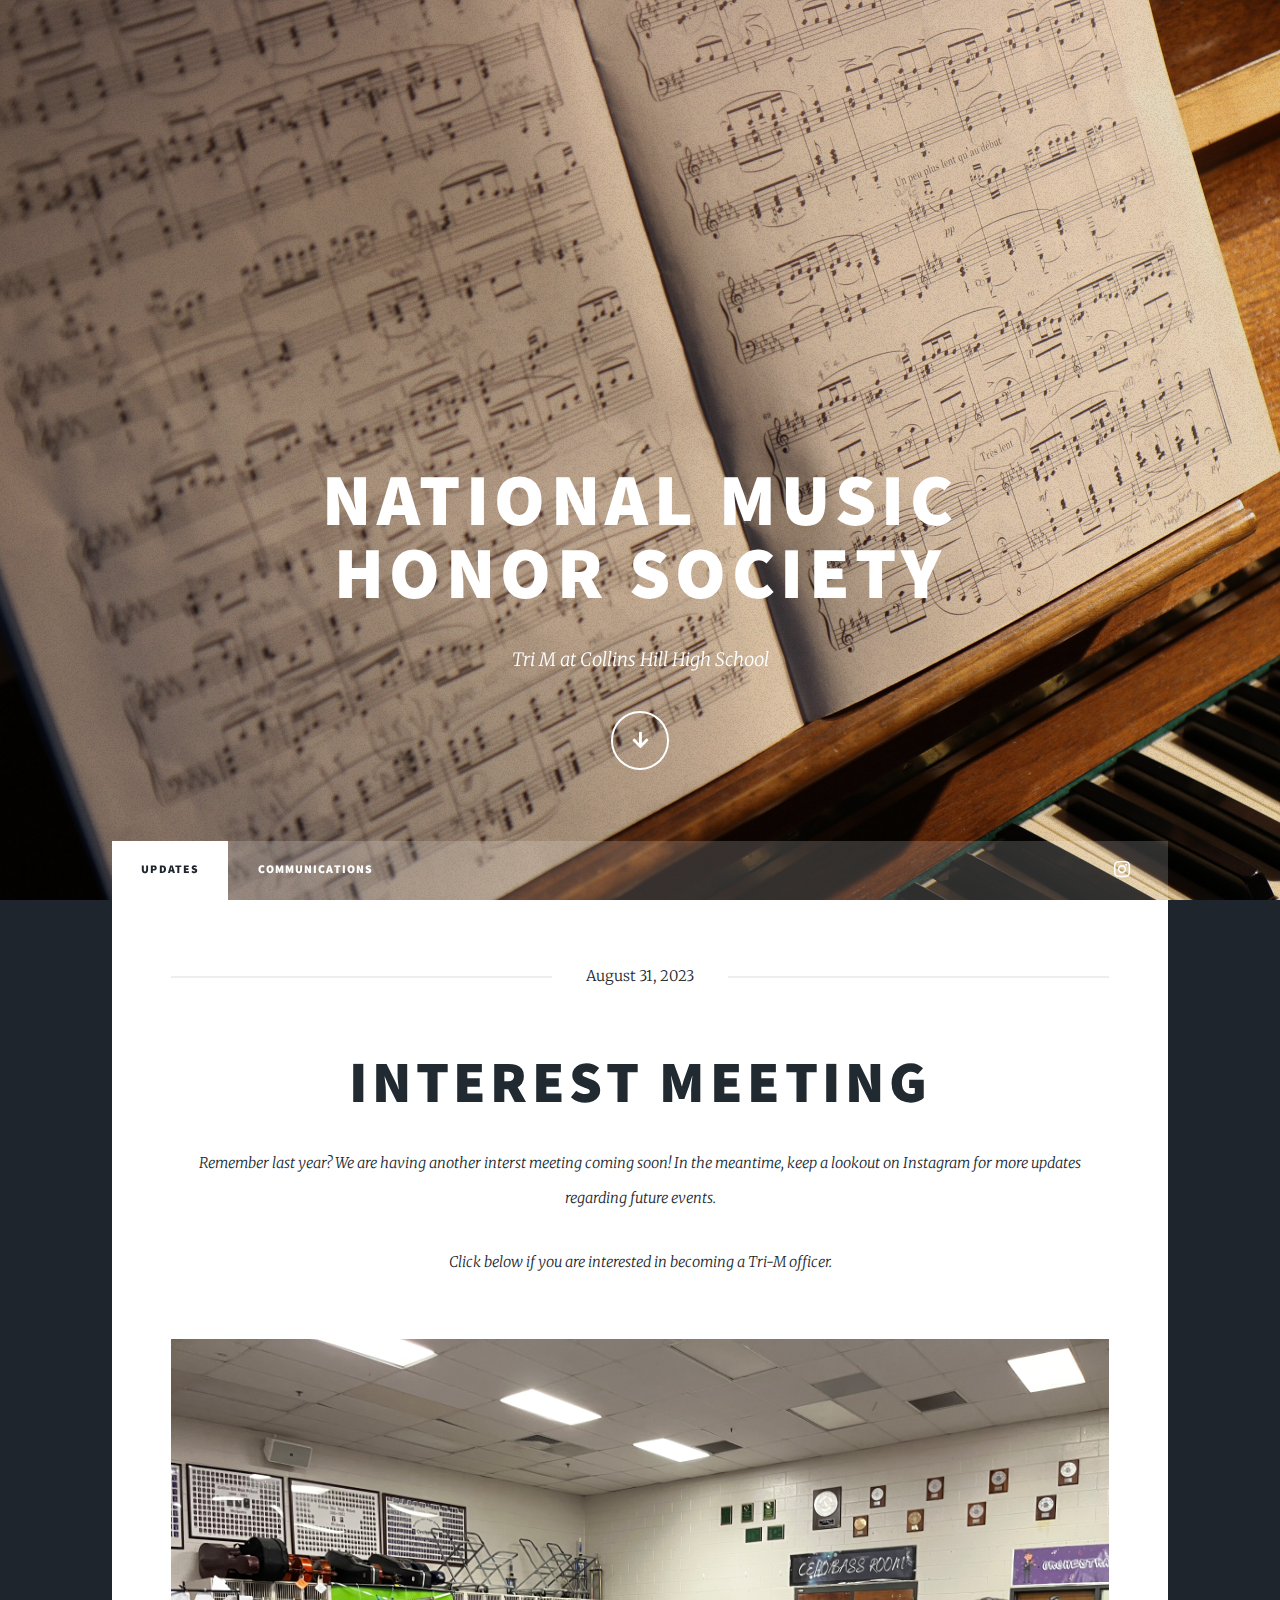
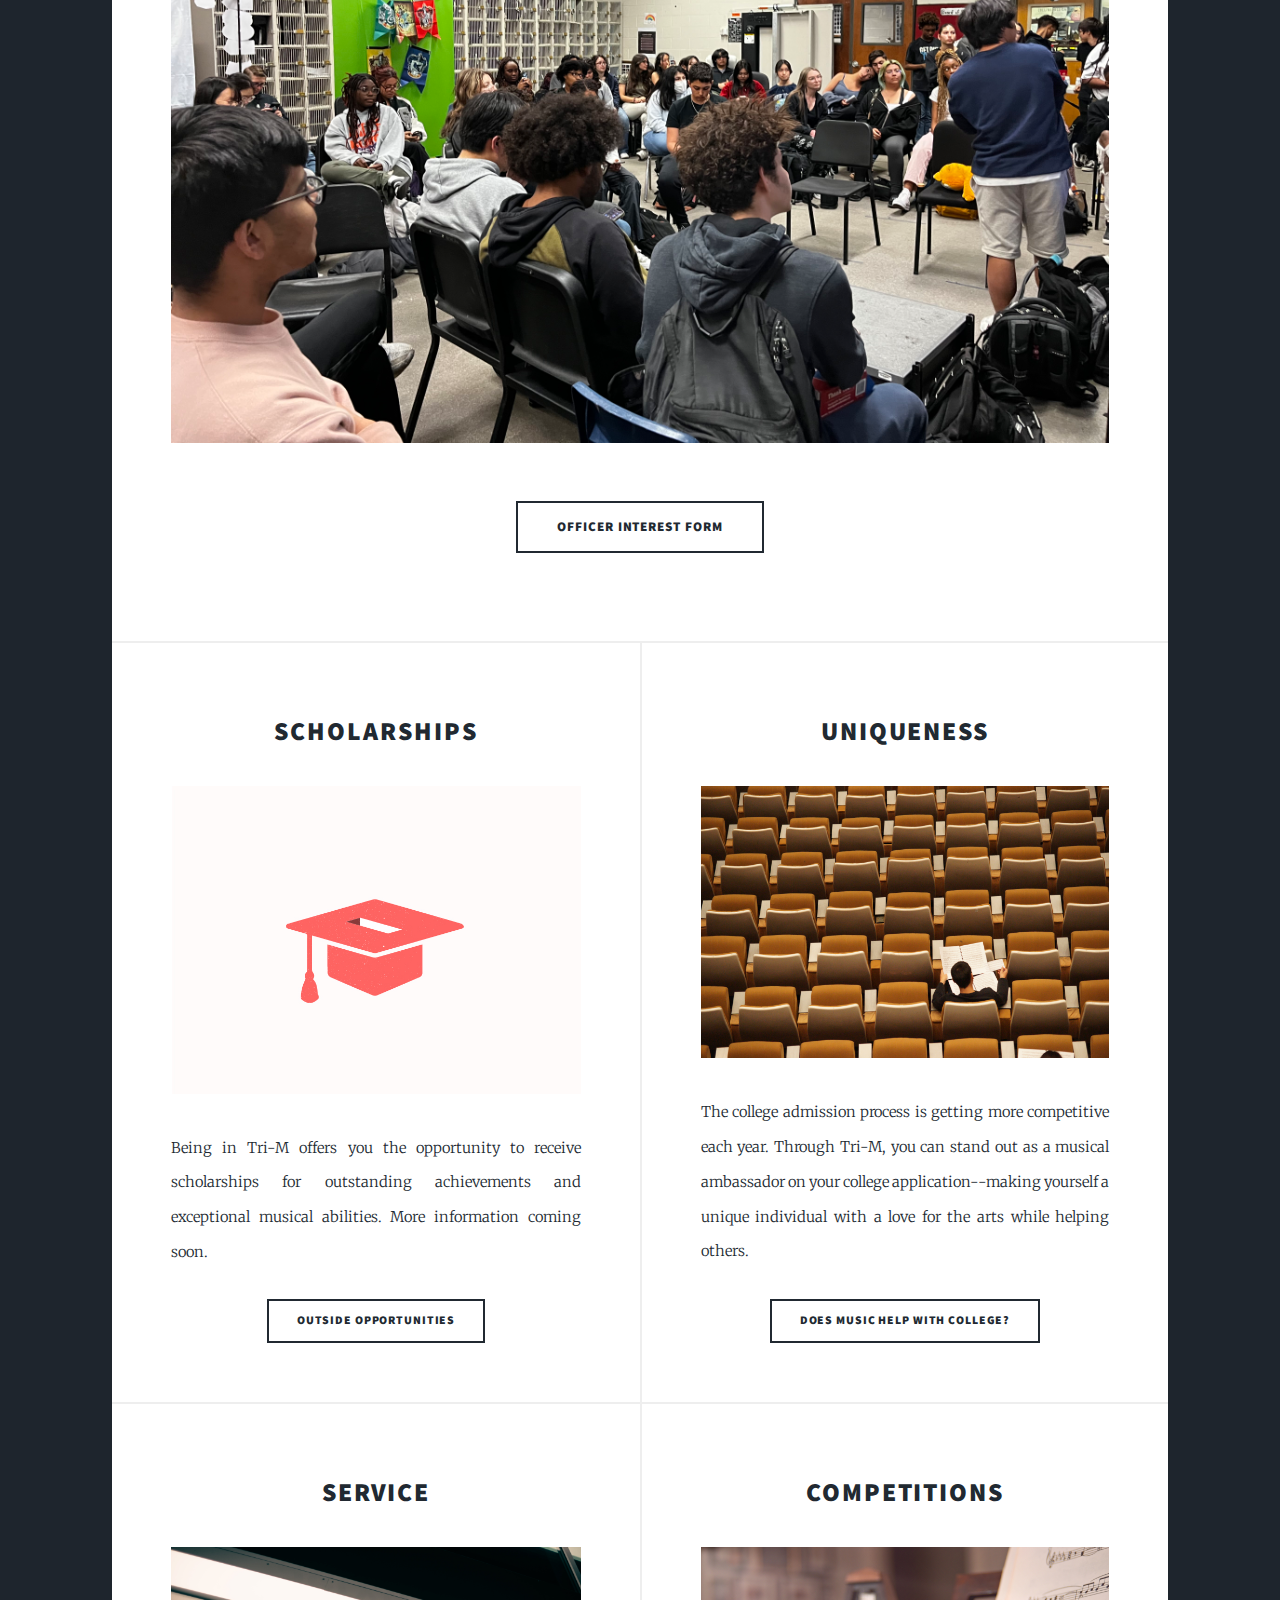
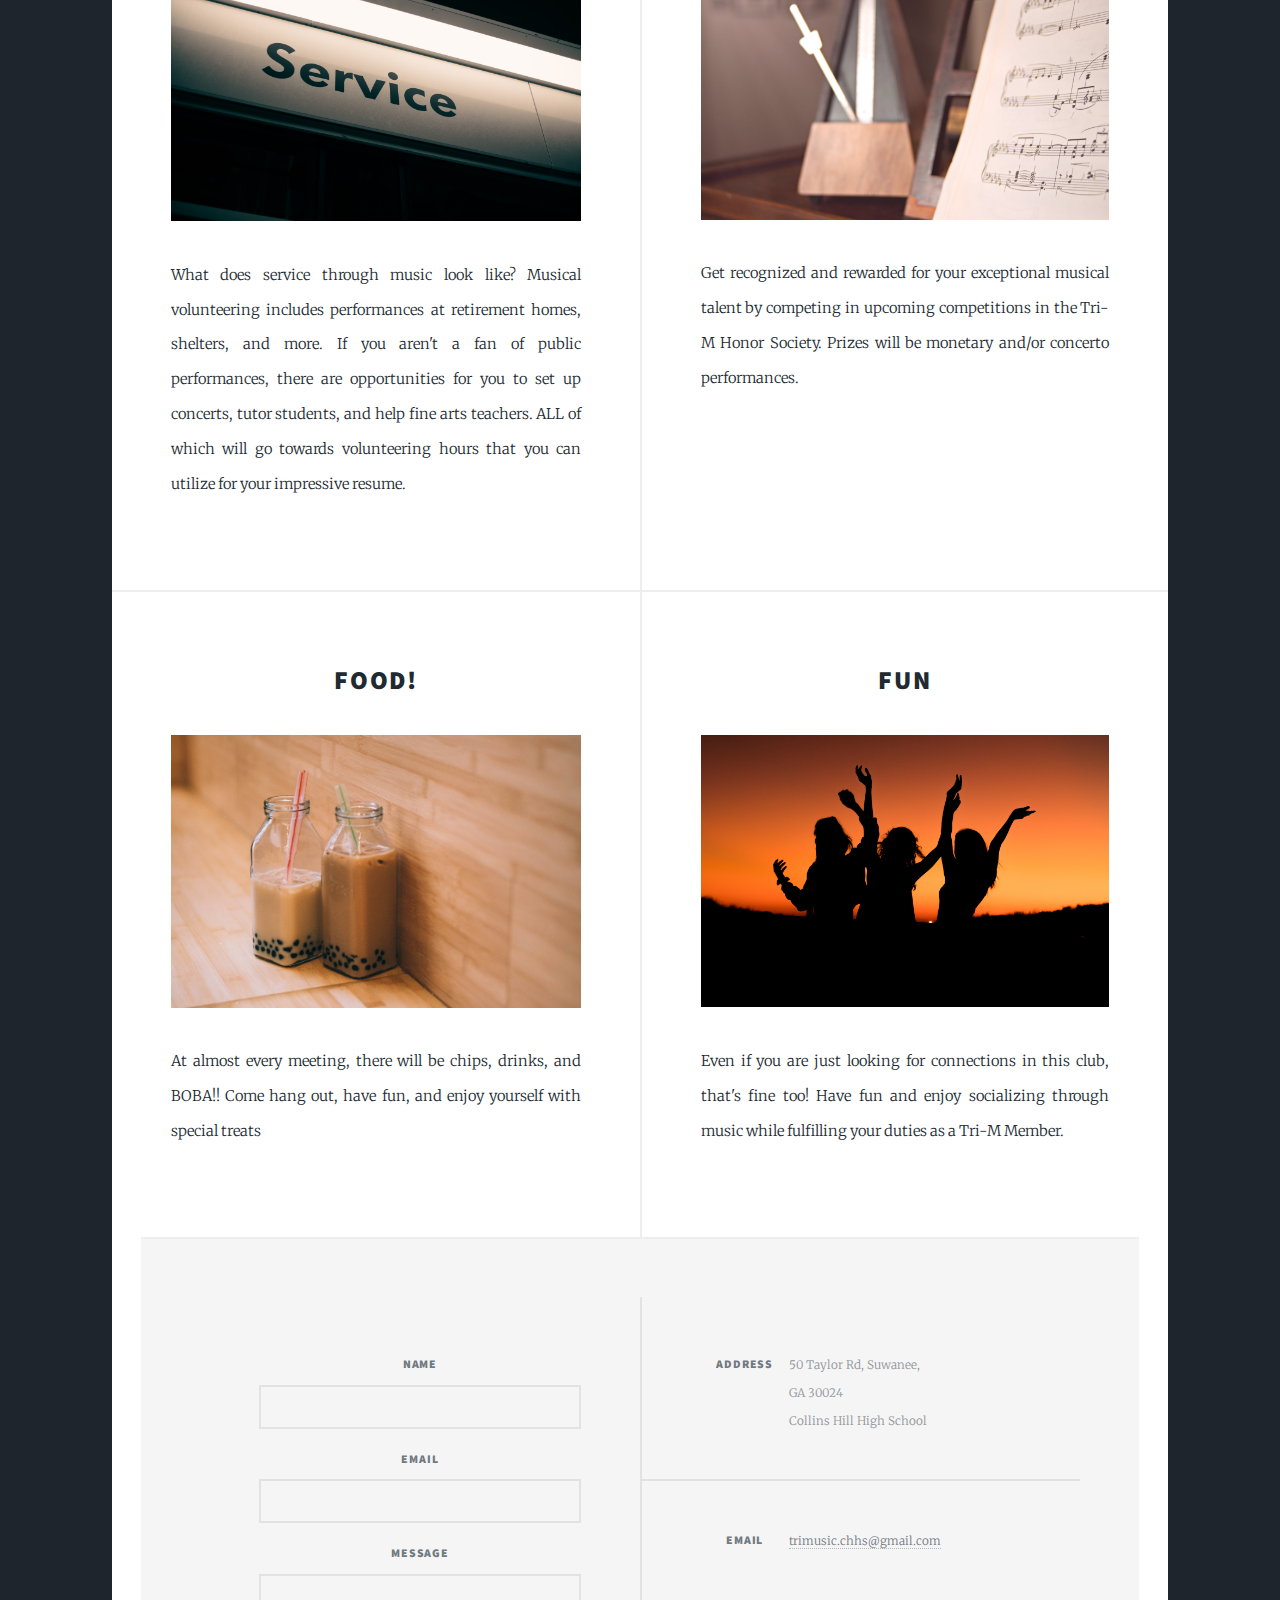
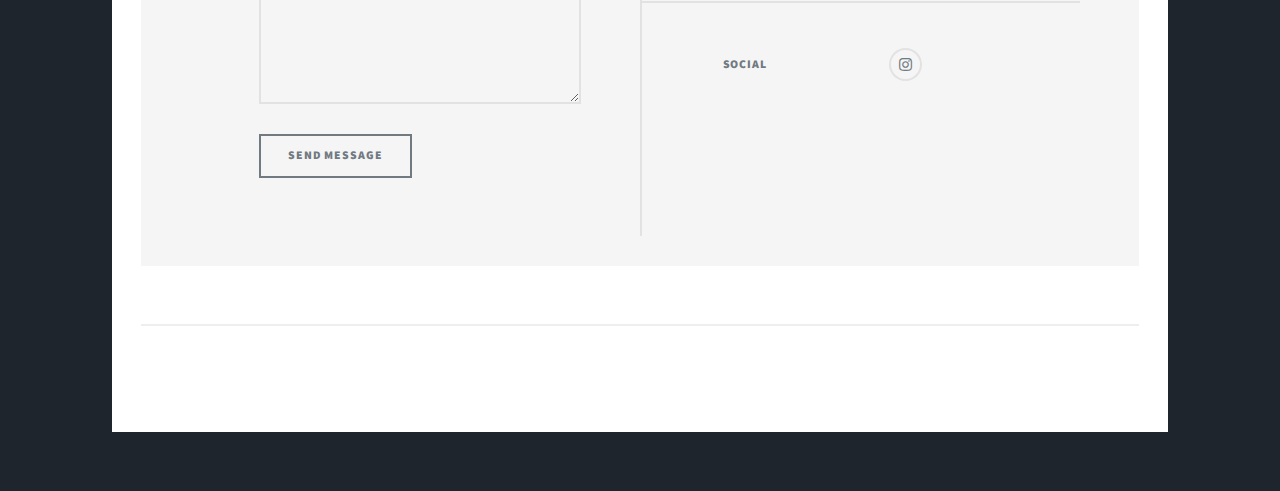
==== commit eeaac700: "Update index.html" ====
--- a/index.html
+++ b/index.html
@@ -92,7 +92,7 @@
 									</h2>
 									</header>
 									<a href="" class="image fit"><img src="images/service.jpg" alt="" /></a>
-									<p>What does service through music look like?  Musical volunteering includes performances at retirement homes, shelters, and more.  If you aren't a fan of public performances, there are opportunities for you to set up concerts, tutor students, and help fine arts teachers.  ALL of which will go towards volunteering hours that you can utilize for your impressive resume.  is this grammatically and logically correct?
+									<p>What does service through music look like?  Musical volunteering includes performances at retirement homes, shelters, and more.  If you aren't a fan of public performances, there are opportunities for you to set up concerts, tutor students, and help fine arts teachers.  ALL of which will go towards volunteering hours that you can utilize for your impressive resume.
 									</p>
 									<ul class="actions special">
 
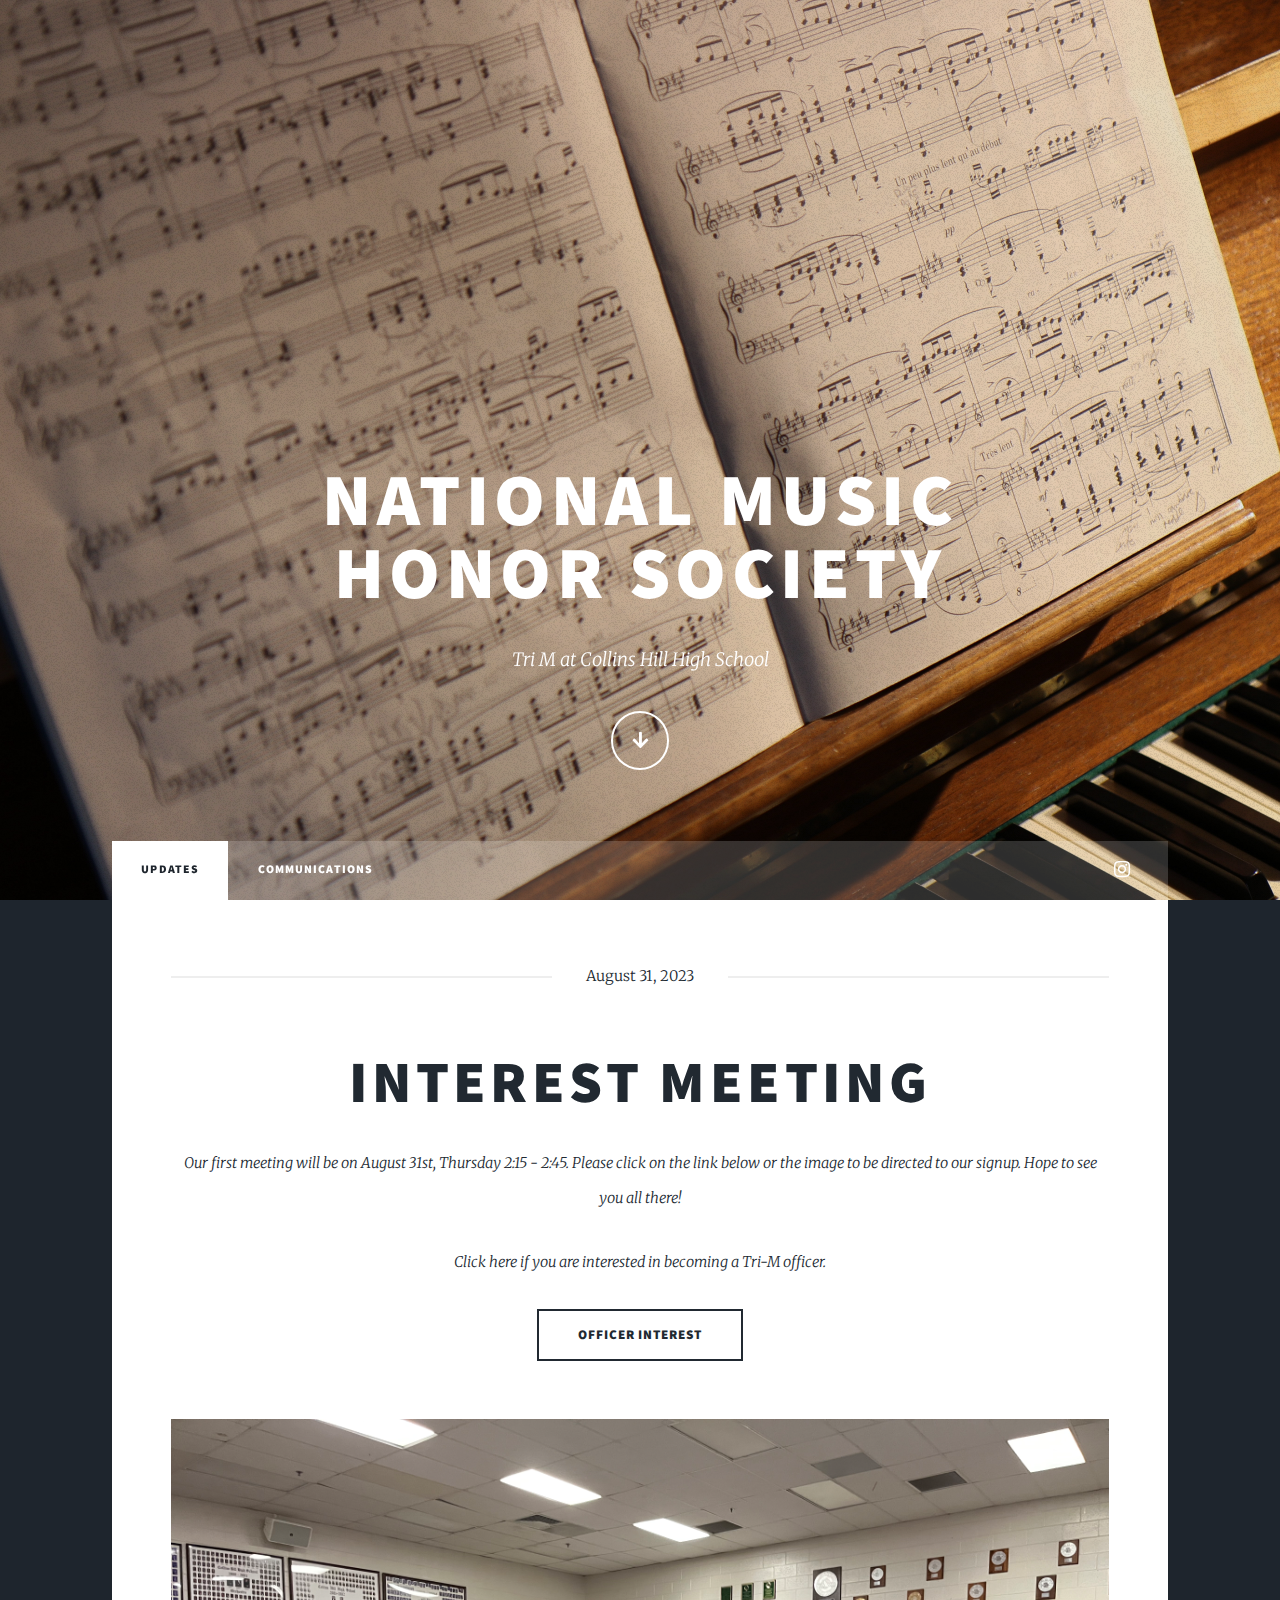
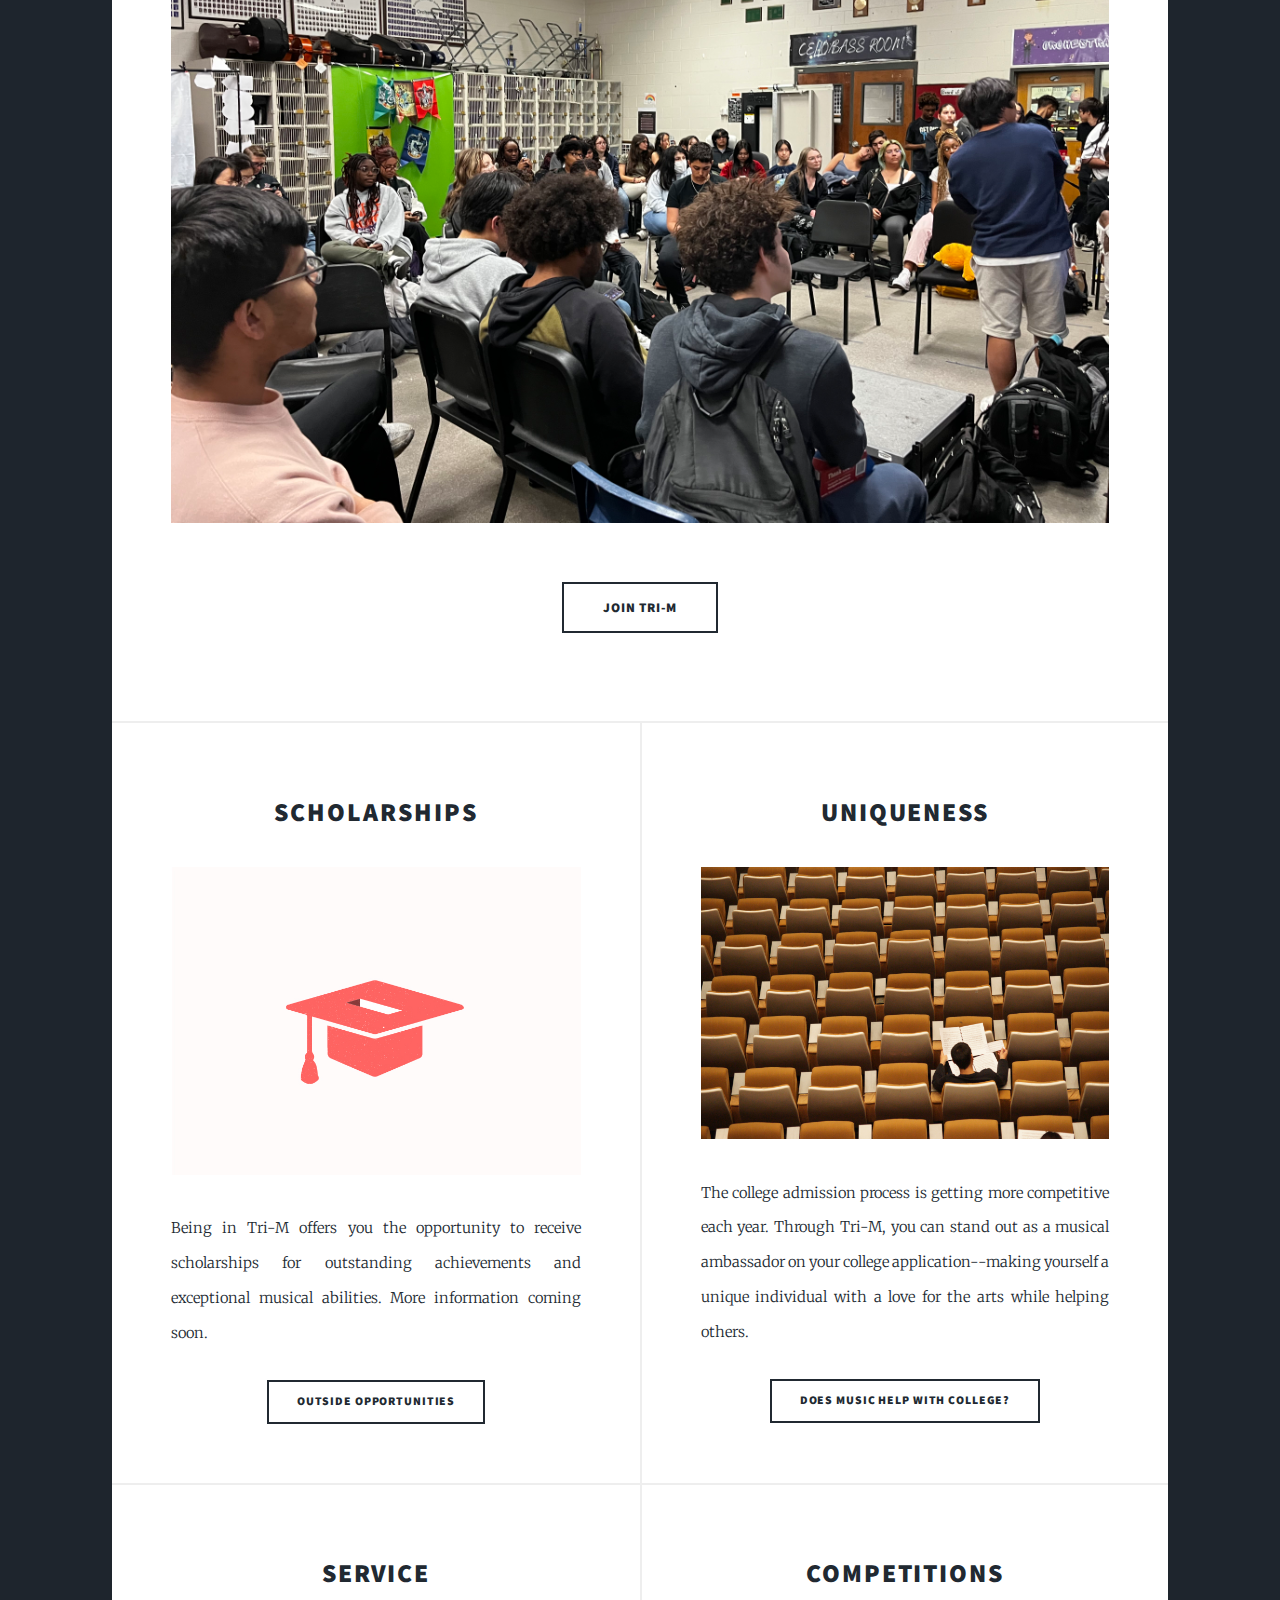
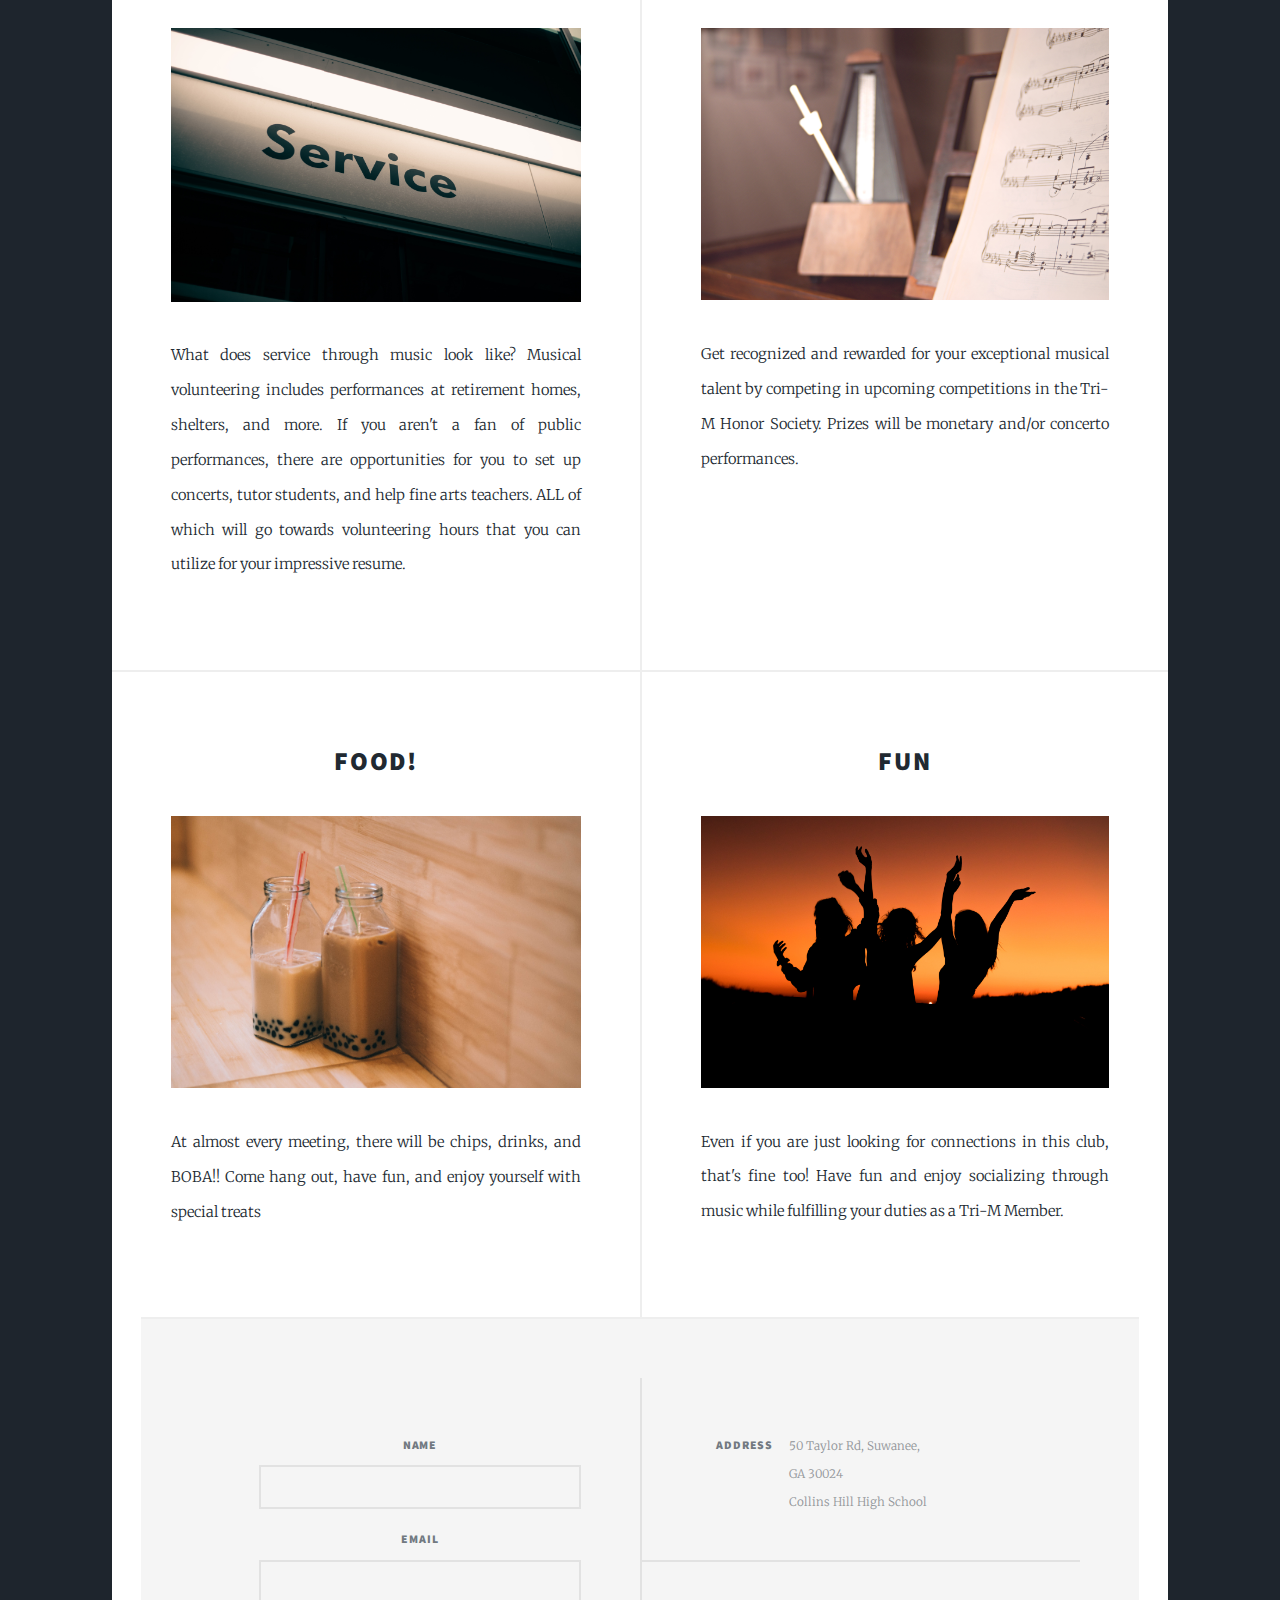
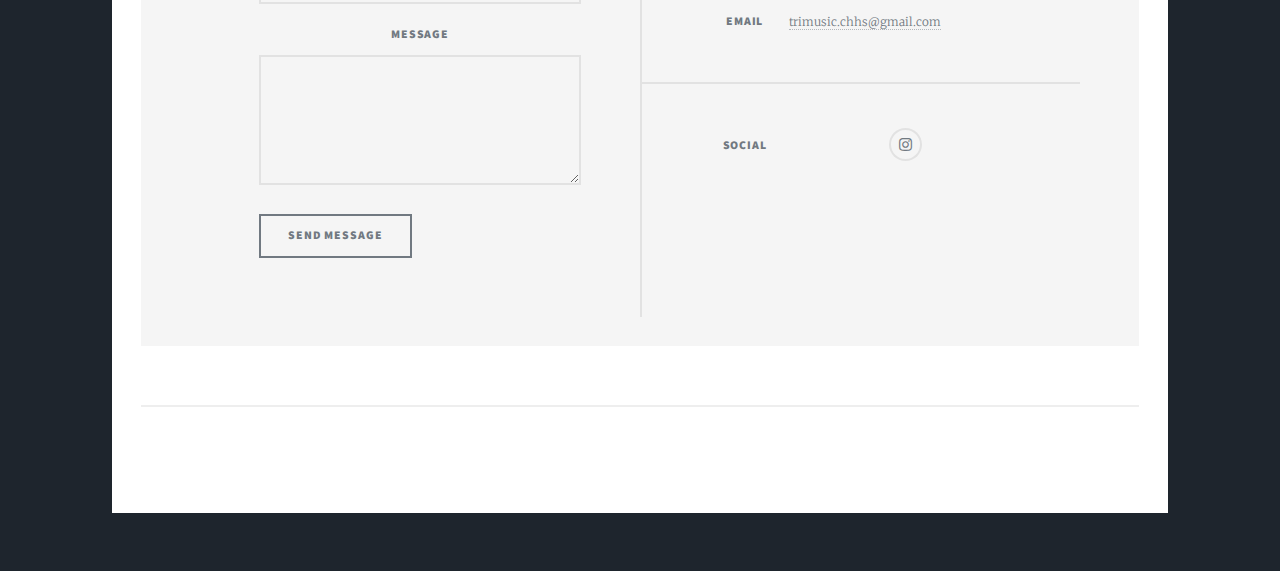
==== commit 1a252d59: "index.html" ====
--- a/index.html
+++ b/index.html
@@ -52,12 +52,15 @@
 								<header class="major">
 									<span class="date">August 31, 2023</span>
 									<h2><a href="">Interest Meeting<br /></a></h2>
-									<p>Remember last year?  We are having another interst meeting coming soon! In the meantime, keep a lookout on Instagram for more updates regarding future events.</p>
-									<p>Click below if you are interested in becoming a Tri-M officer.</p>
+									<p>Our first meeting will be on August 31st, Thursday 2:15 - 2:45.  Please click on the link below or the image to be directed to our signup.  Hope to see you all there!</p>
+									<p>Click here if you are interested in becoming a Tri-M officer.</p>
+									<ul class="actions special">
+										<li><a href="https://docs.google.com/forms/u/2/d/1VOZ5HOjrae7xLcS0Xp_VjFe_Oj3cjb_2yXKI72t5PoY/edit" class="button large">Officer Interest</a></li>
+									</ul>
 								</header>
-								<a href="" class="image main"><img src="images/big.jpg" alt="https://docs.google.com/forms/d/1VOZ5HOjrae7xLcS0Xp_VjFe_Oj3cjb_2yXKI72t5PoY/edit" /></a>
+								<a href="" class="image main"><img src="images/big.jpg" alt="https://docs.google.com/forms/d/1soyzDlT8Uy_Xqke60IZ1q8DFm42hl40uCqtyb0bUOwE/edit" /></a>
 								<ul class="actions special">
-									<li><a href="https://docs.google.com/forms/d/1VOZ5HOjrae7xLcS0Xp_VjFe_Oj3cjb_2yXKI72t5PoY/edit" class="button large">Officer Interest Form</a></li>
+									<li><a href="https://forms.gle/yu5FxyjipWD4kavu8" class="button large">Join Tri-M</a></li>
 								</ul>
 							</article>
 
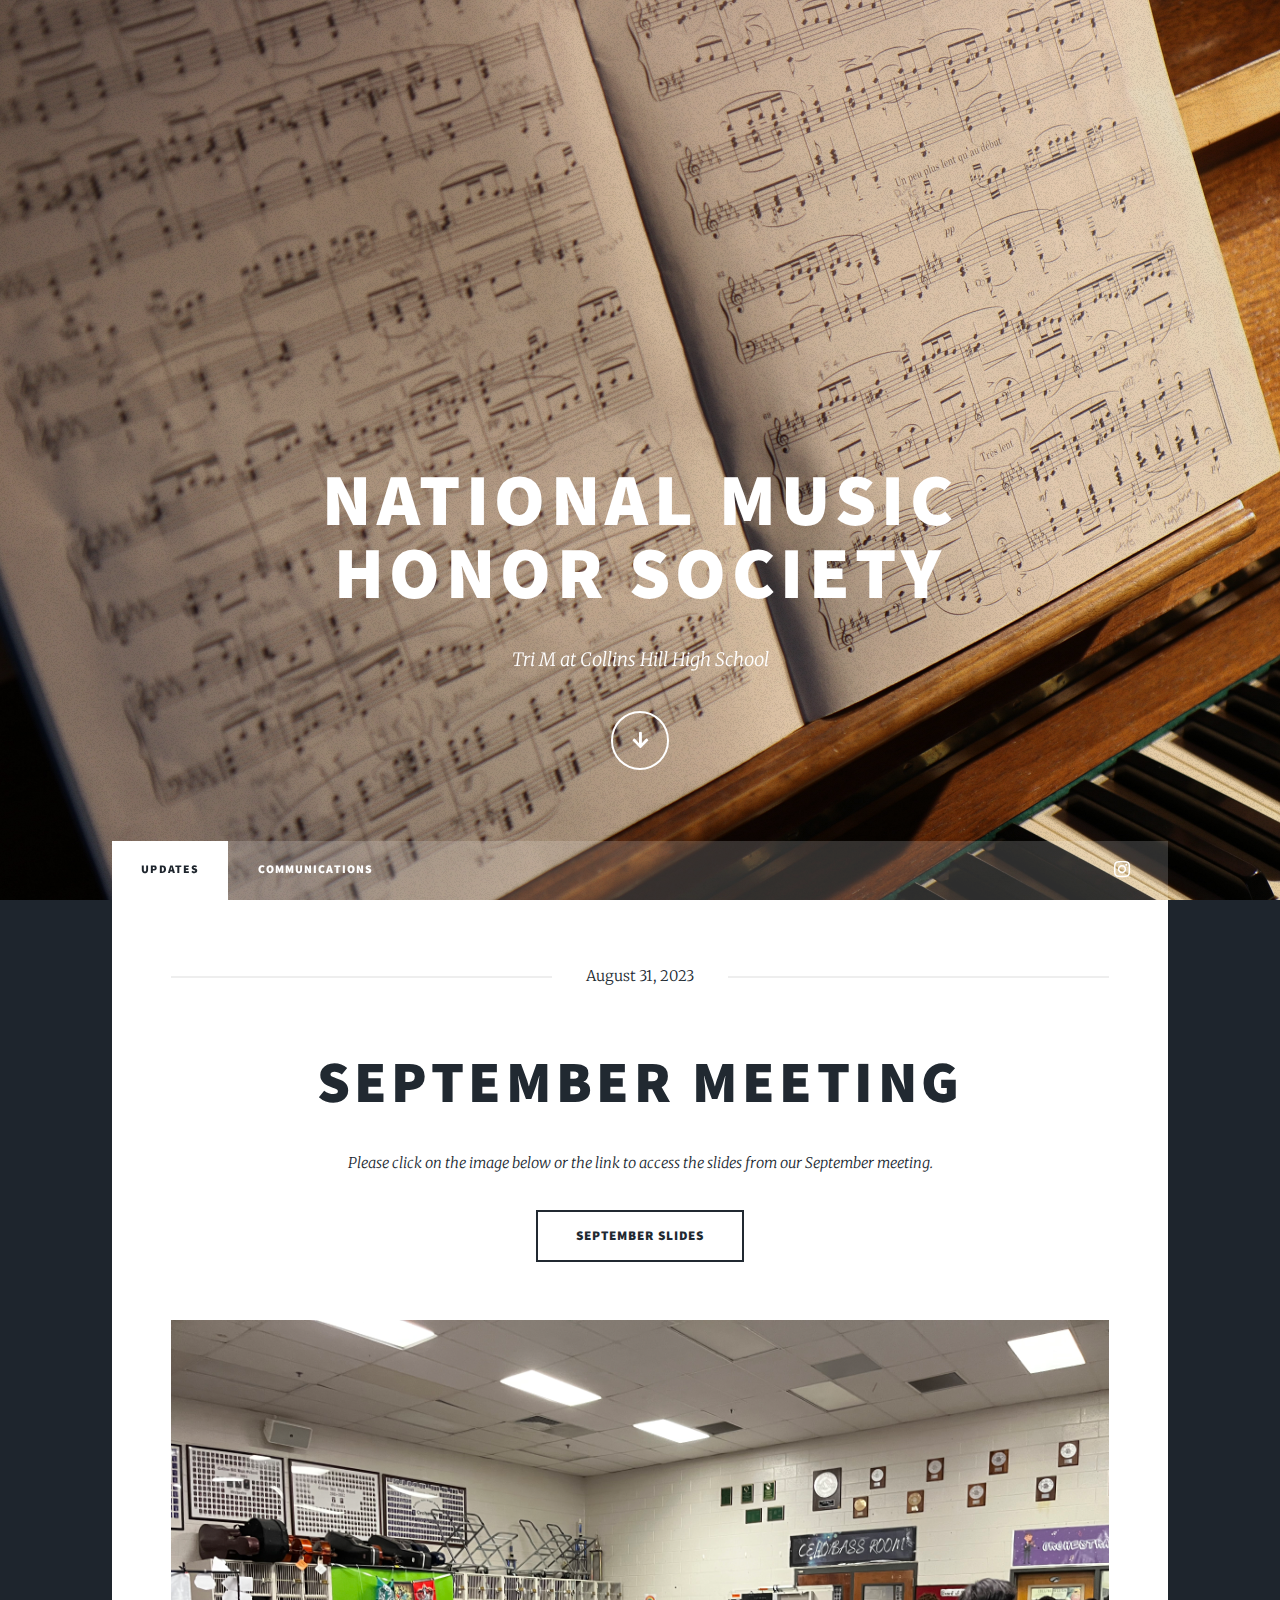
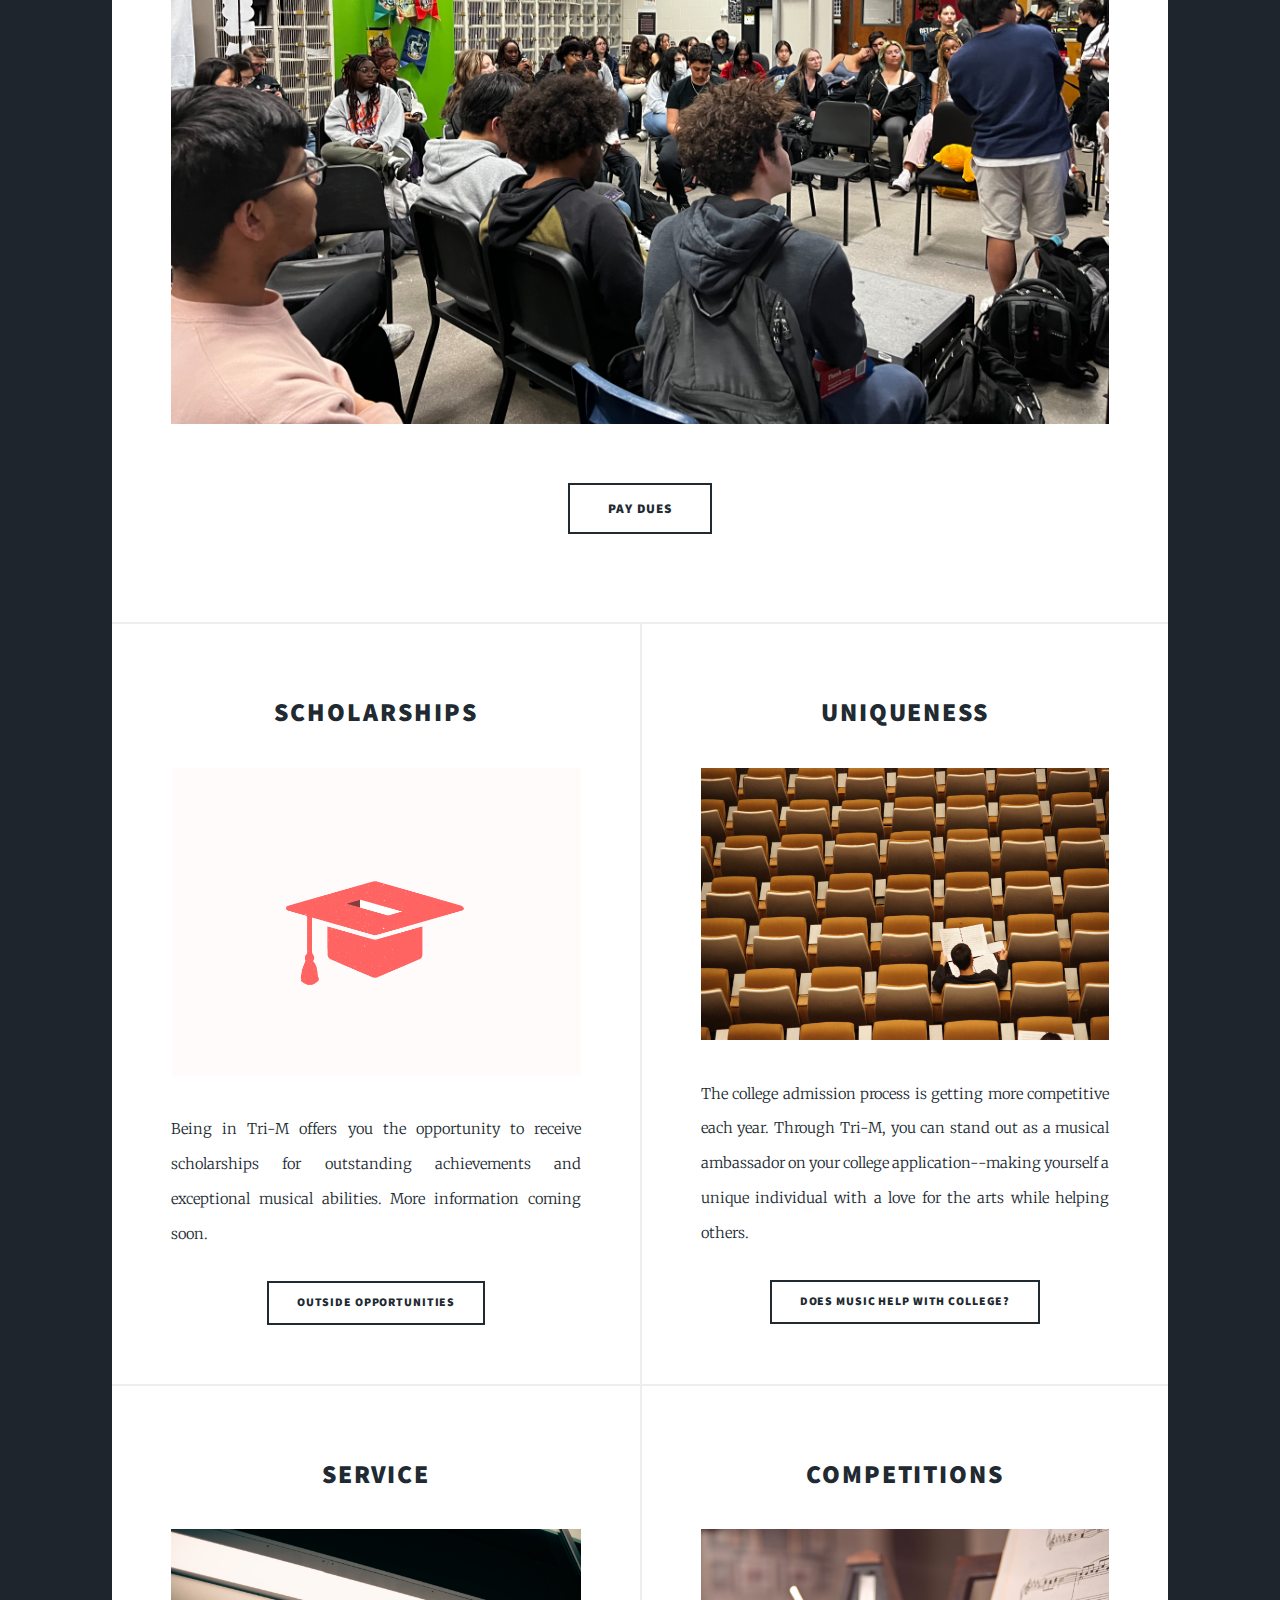
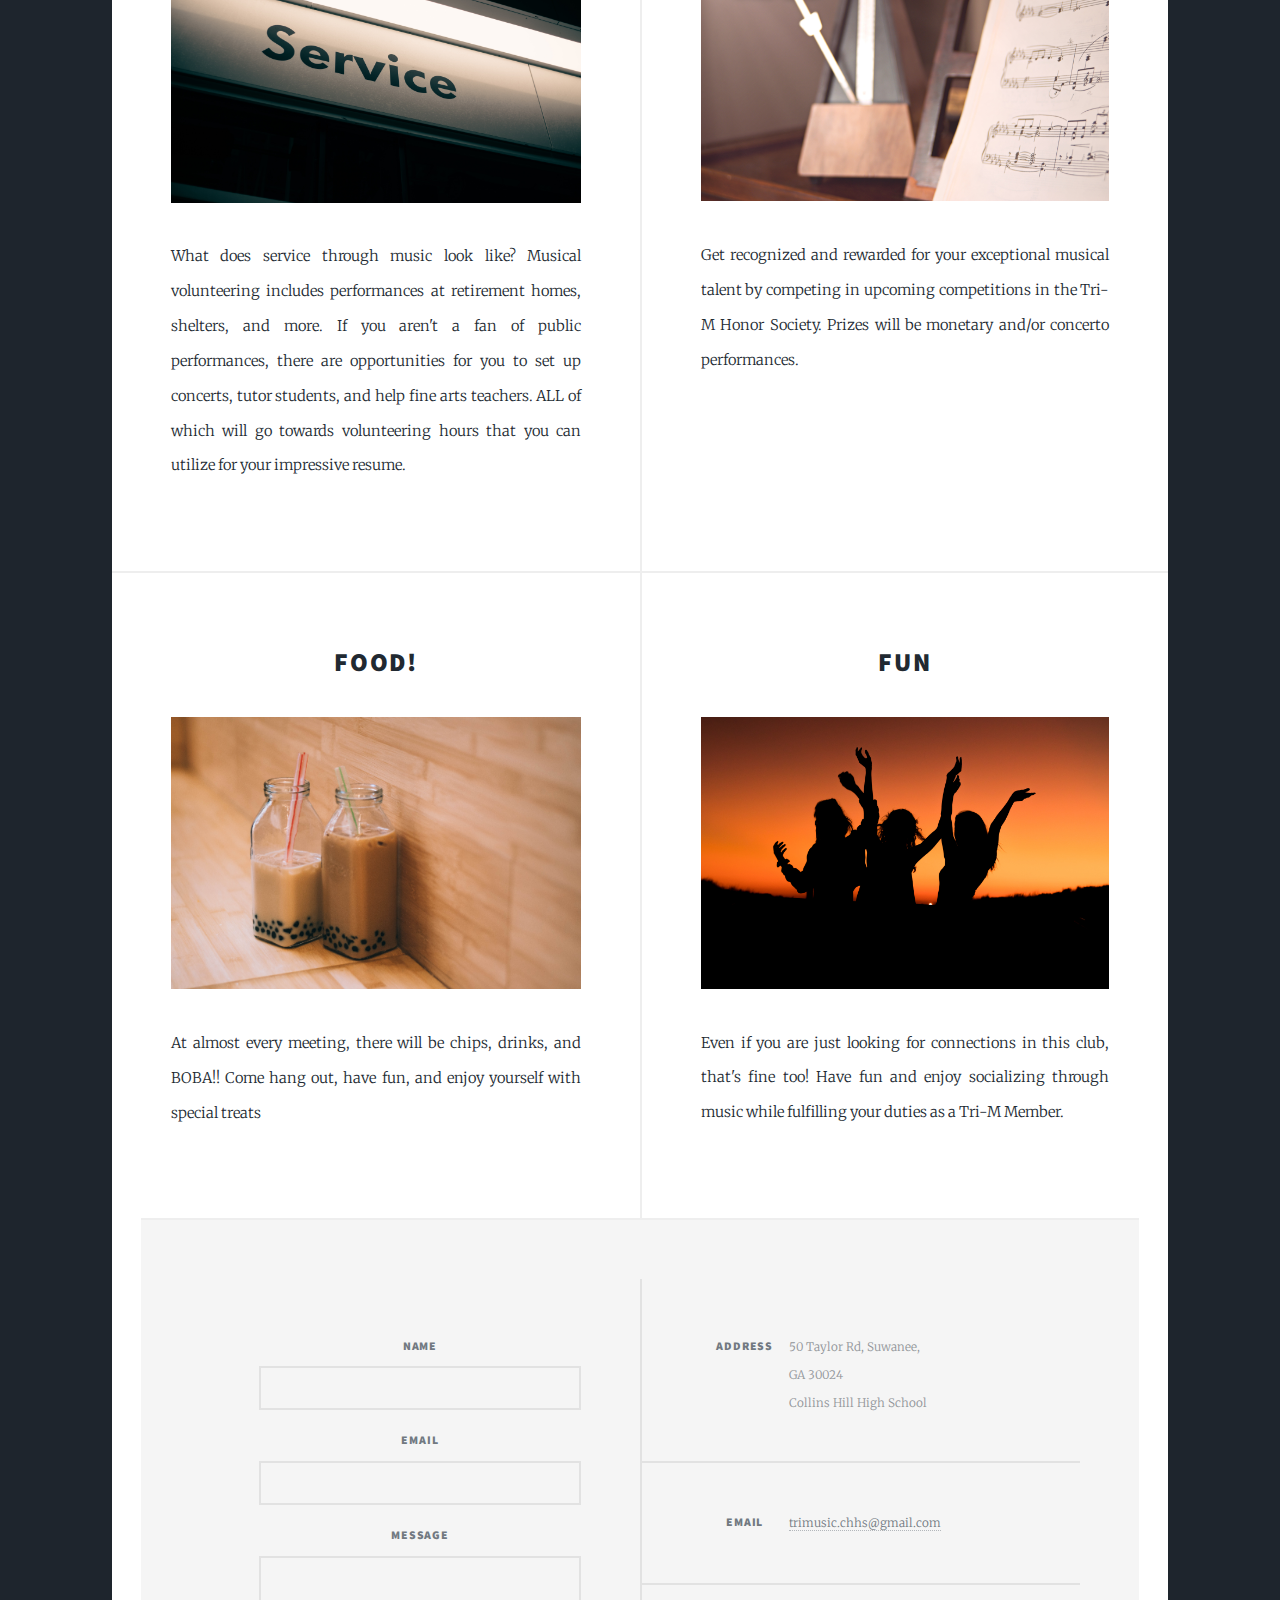
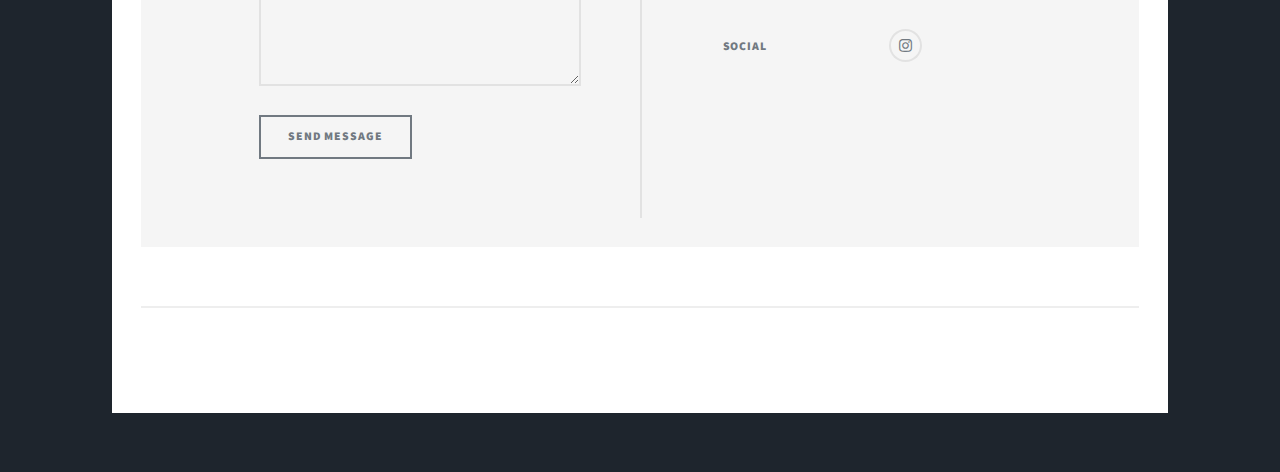
==== commit 2bdc3179: "index.html" ====
--- a/index.html
+++ b/index.html
@@ -51,16 +51,16 @@
 							<article class="post featured">
 								<header class="major">
 									<span class="date">August 31, 2023</span>
-									<h2><a href="">Interest Meeting<br /></a></h2>
-									<p>Our first meeting will be on August 31st, Thursday 2:15 - 2:45.  Please click on the link below or the image to be directed to our signup.  Hope to see you all there!</p>
-									<p>Click here if you are interested in becoming a Tri-M officer.</p>
+									<h2><a href="">September Meeting<br /></a></h2>
+									<p>Please click on the image below or the link to access the slides from our September meeting.</p>
+									<p></p>
 									<ul class="actions special">
-										<li><a href="https://docs.google.com/forms/u/2/d/1VOZ5HOjrae7xLcS0Xp_VjFe_Oj3cjb_2yXKI72t5PoY/edit" class="button large">Officer Interest</a></li>
+										<li><a href="https://www.canva.com/design/DAFvsV5YLk0/UWUQG0zLpr_z6_2XsCTJCg/view?utm_content=DAFvsV5YLk0&utm_campaign=designshare&utm_medium=link&utm_source=publishsharelink#9" class="button large">September Slides</a></li>
 									</ul>
 								</header>
 								<a href="" class="image main"><img src="images/big.jpg" alt="https://docs.google.com/forms/d/1soyzDlT8Uy_Xqke60IZ1q8DFm42hl40uCqtyb0bUOwE/edit" /></a>
 								<ul class="actions special">
-									<li><a href="https://forms.gle/yu5FxyjipWD4kavu8" class="button large">Join Tri-M</a></li>
+									<li><a href="https://forms.gle/yu5FxyjipWD4kavu8" class="button large">Pay Dues</a></li>
 								</ul>
 							</article>
 
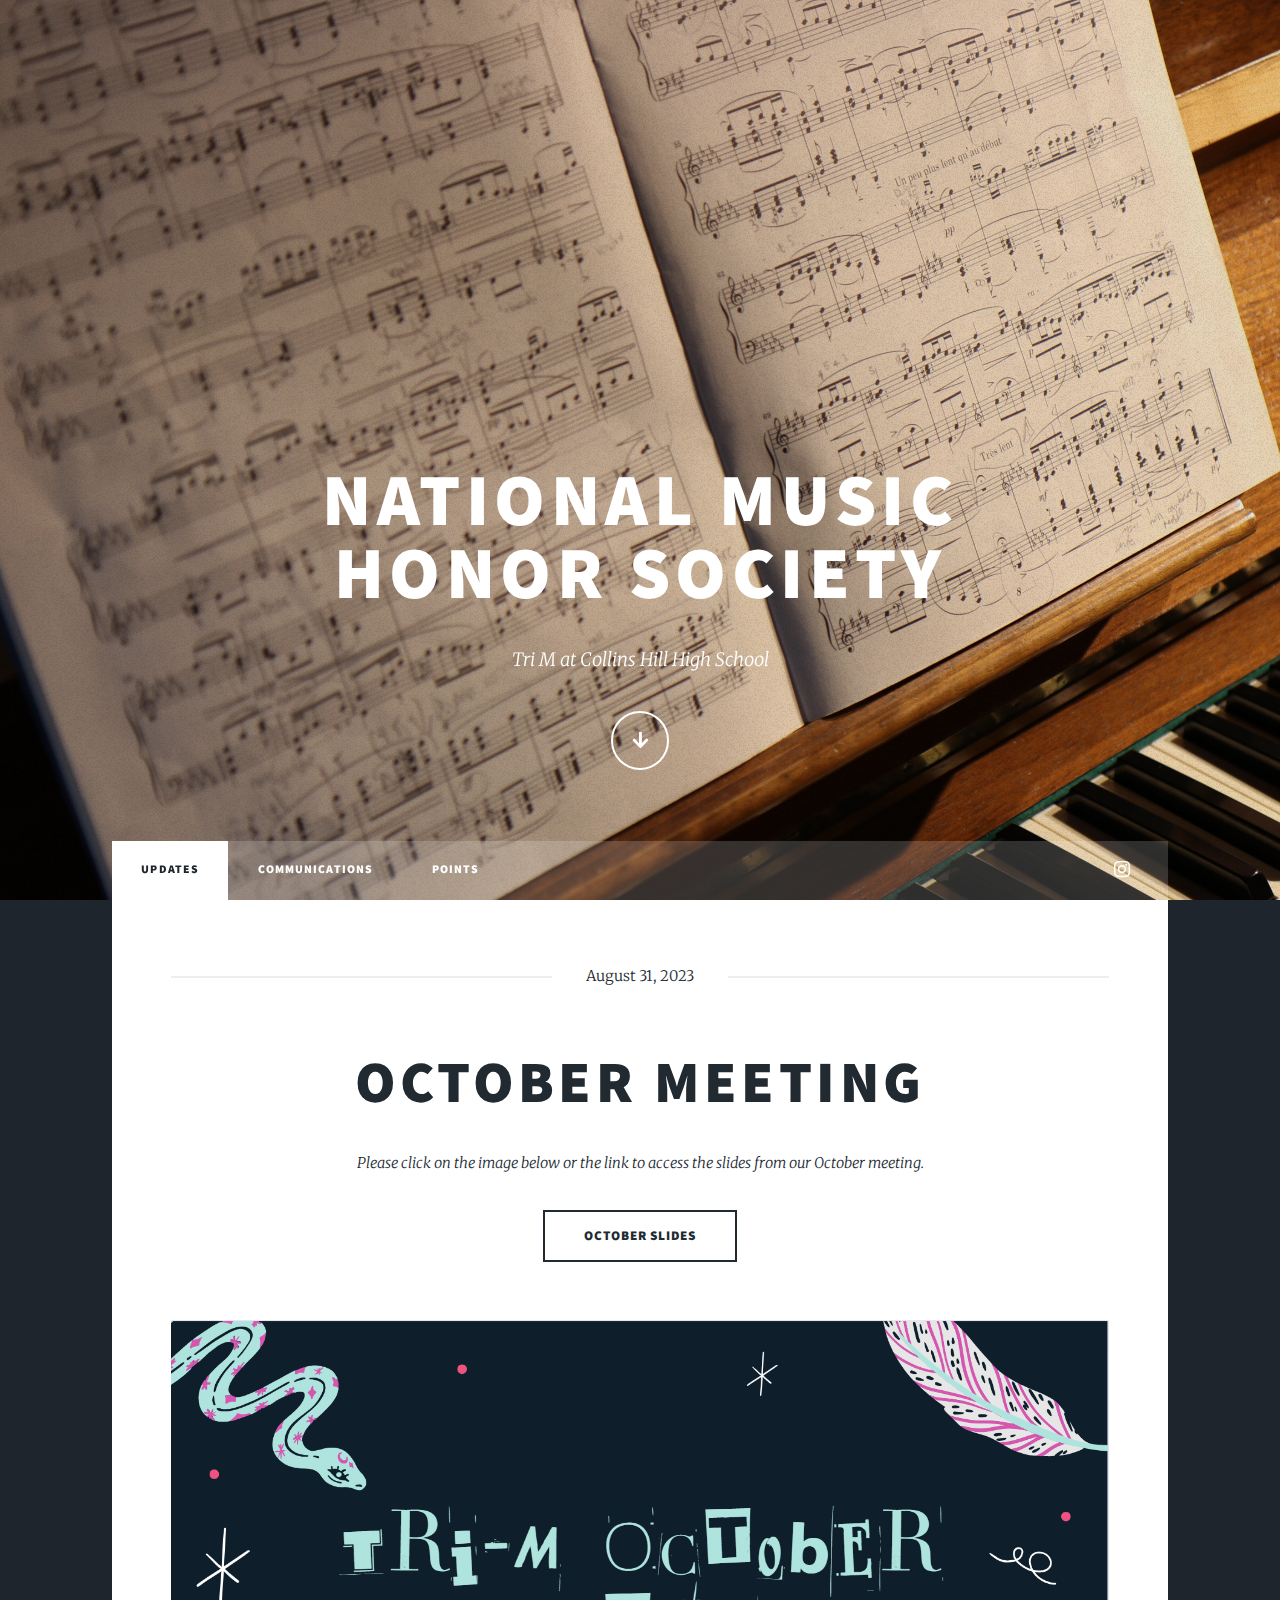
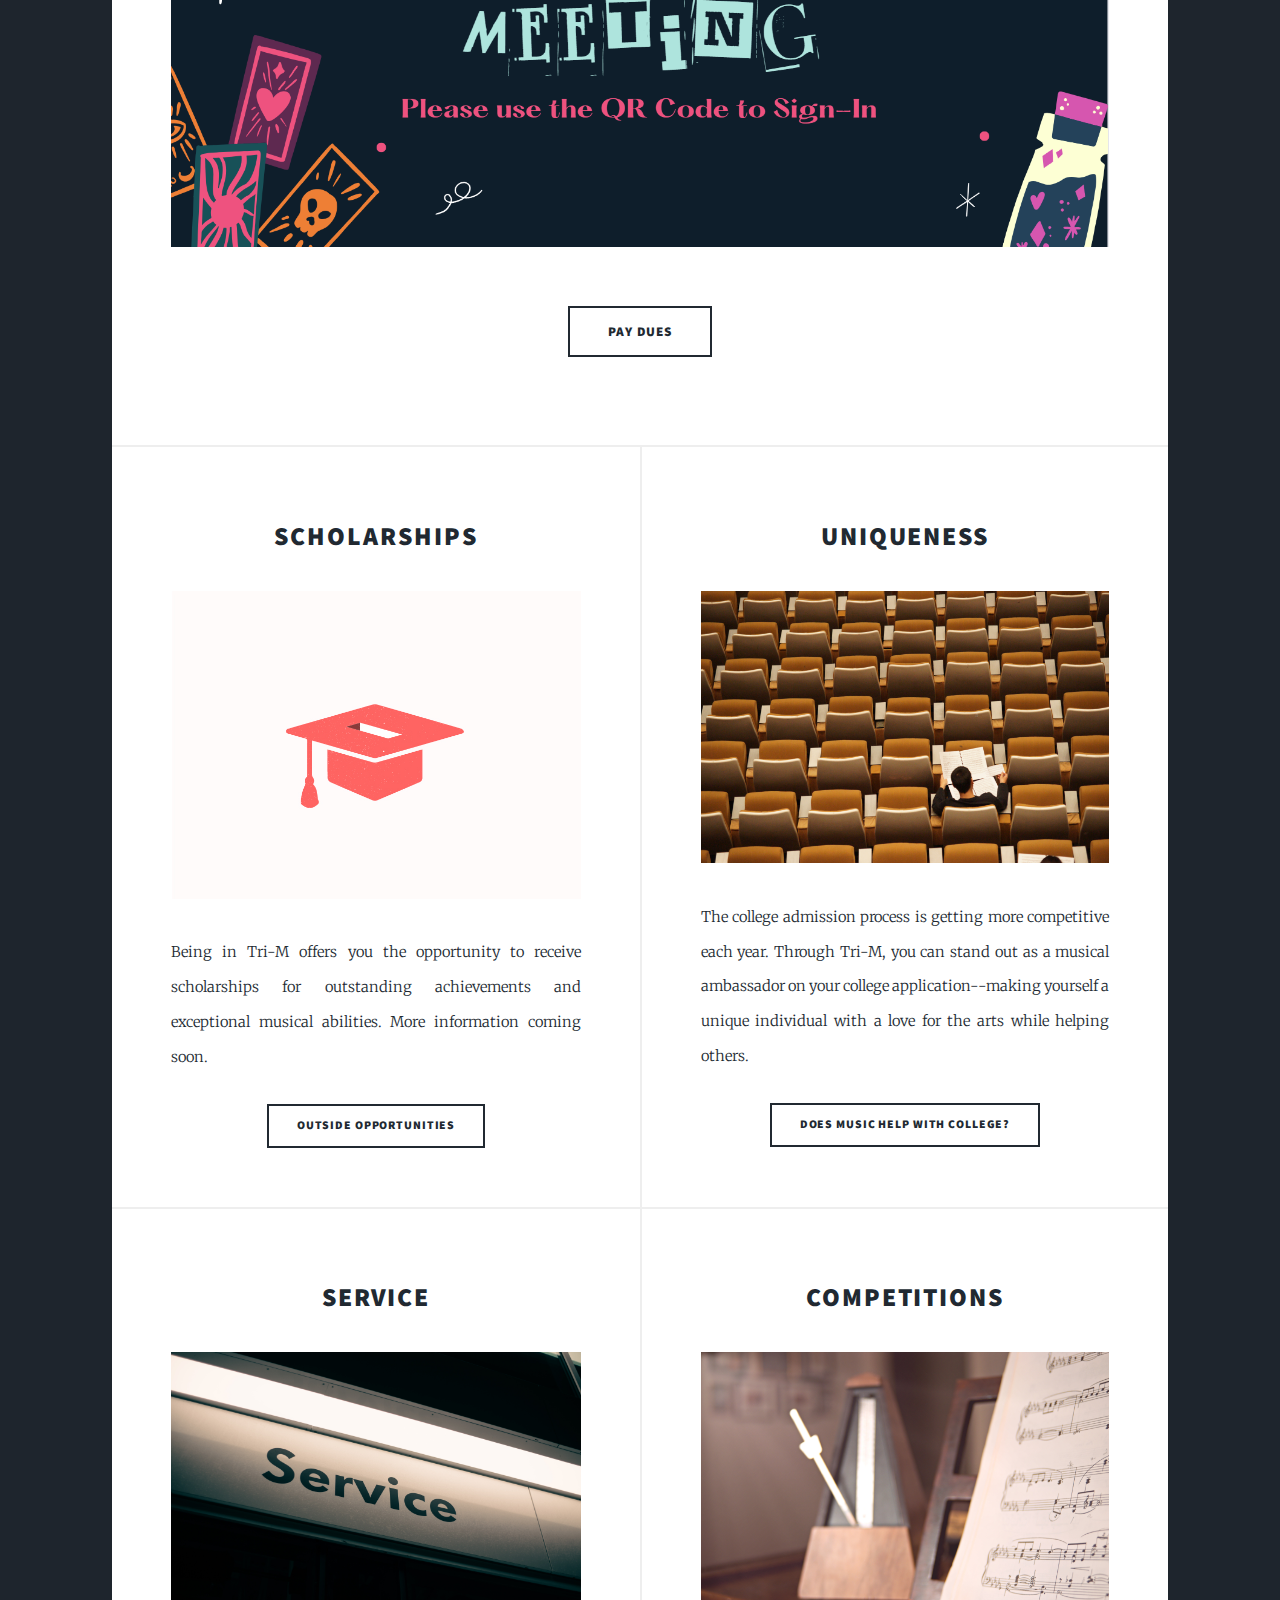
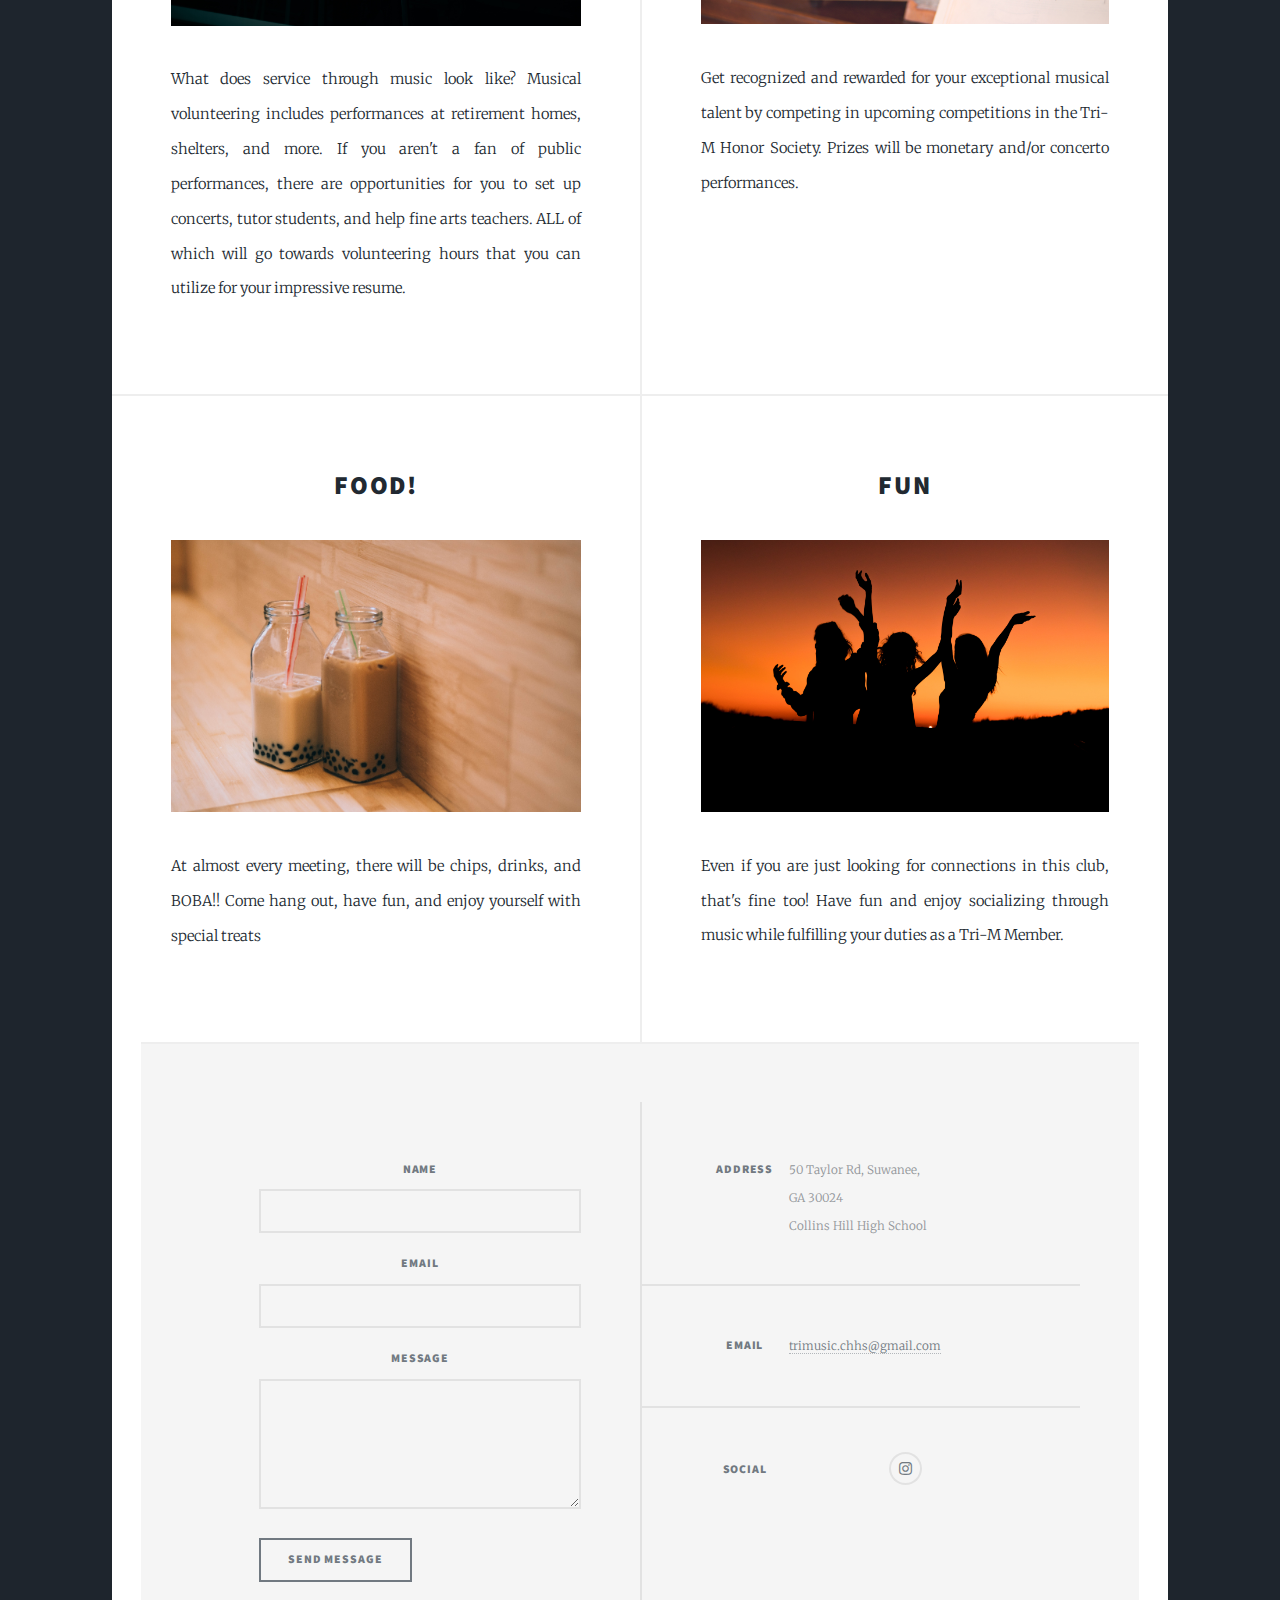
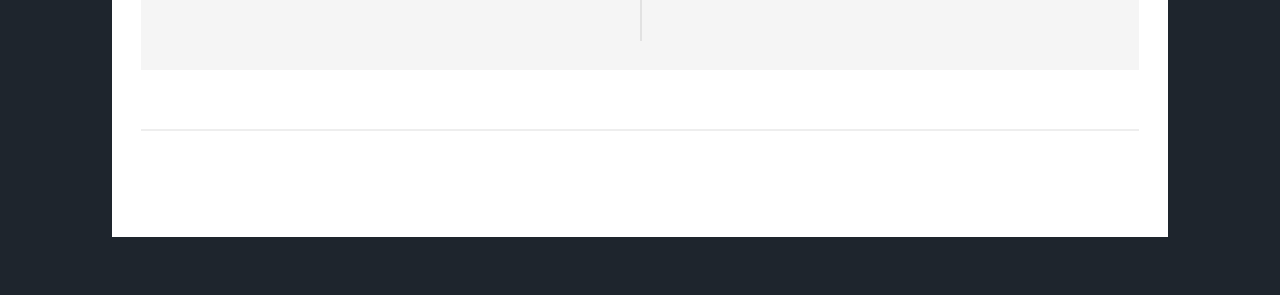
==== commit 04f57037: "changes" ====
--- a/index.html
+++ b/index.html
@@ -38,6 +38,7 @@
 						<ul class="links">
 							<li class="active"><a href="index.html">Updates</a></li>
 							<li><a href="generic.html">Communications</a></li>
+							<li><a href="elements.html">Points</a></li>
 						</ul>
 						<ul class="icons">
 							<li><a href="https://instagram.com/onhole?igshid=OGQ5ZDc2ODk2ZA" class="icon brands fa-instagram"><span class="label">Instagram</span></a></li>
@@ -51,16 +52,16 @@
 							<article class="post featured">
 								<header class="major">
 									<span class="date">August 31, 2023</span>
-									<h2><a href="">September Meeting<br /></a></h2>
-									<p>Please click on the image below or the link to access the slides from our September meeting.</p>
+									<h2><a href="https://www.canva.com/design/DAFyLWMo8Co/eROEioNnsHgLUhKS4nt7vQ/edit?utm_content=DAFyLWMo8Co&utm_campaign=designshare&utm_medium=link2&utm_source=sharebutton">October Meeting<br /></a></h2>
+									<p>Please click on the image below or the link to access the slides from our October meeting.</p>
 									<p></p>
 									<ul class="actions special">
-										<li><a href="https://www.canva.com/design/DAFvsV5YLk0/UWUQG0zLpr_z6_2XsCTJCg/view?utm_content=DAFvsV5YLk0&utm_campaign=designshare&utm_medium=link&utm_source=publishsharelink#9" class="button large">September Slides</a></li>
+										<li><a href="https://www.canva.com/design/DAFyLWMo8Co/eROEioNnsHgLUhKS4nt7vQ/edit?utm_content=DAFyLWMo8Co&utm_campaign=designshare&utm_medium=link2&utm_source=sharebutton" class="button large">October Slides</a></li>
 									</ul>
 								</header>
-								<a href="" class="image main"><img src="images/big.jpg" alt="https://docs.google.com/forms/d/1soyzDlT8Uy_Xqke60IZ1q8DFm42hl40uCqtyb0bUOwE/edit" /></a>
+								<a href="https://www.canva.com/design/DAFyLWMo8Co/eROEioNnsHgLUhKS4nt7vQ/edit?utm_content=DAFyLWMo8Co&utm_campaign=designshare&utm_medium=link2&utm_source=sharebutton" class="image main"><img src="images/October.png" alt="" /></a>
 								<ul class="actions special">
-									<li><a href="https://forms.gle/yu5FxyjipWD4kavu8" class="button large">Pay Dues</a></li>
+									<li><a href="https://www.mypaymentsplus.com/welcome" class="button large">Pay Dues</a></li>
 								</ul>
 							</article>
 
@@ -167,7 +168,7 @@
 							</section>
 							<section>
 								<h3>Email</h3>
-								<p><a href="#">trimusic.chhs@gmail.com
+								<p><a href="trimusic.chhs@gmail.com">trimusic.chhs@gmail.com
 								</a></p>
 							</section>
 							<section>
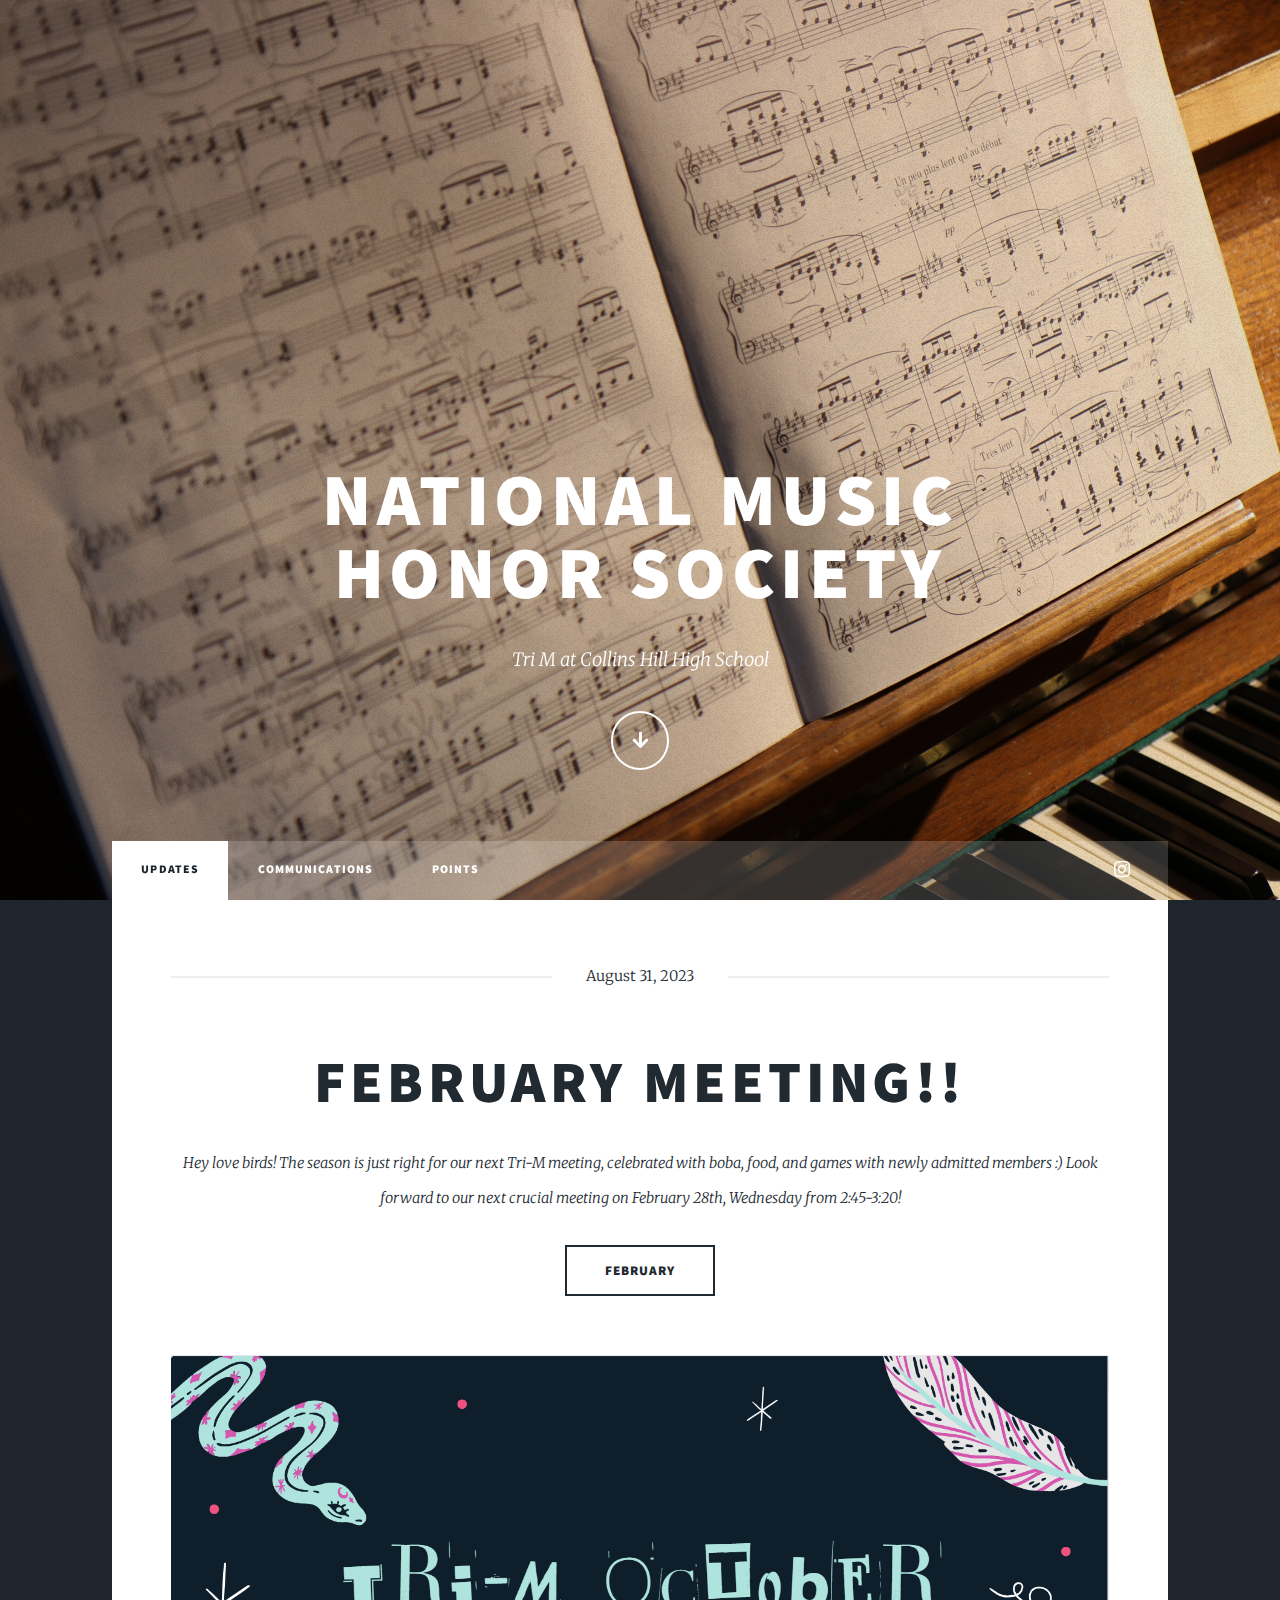
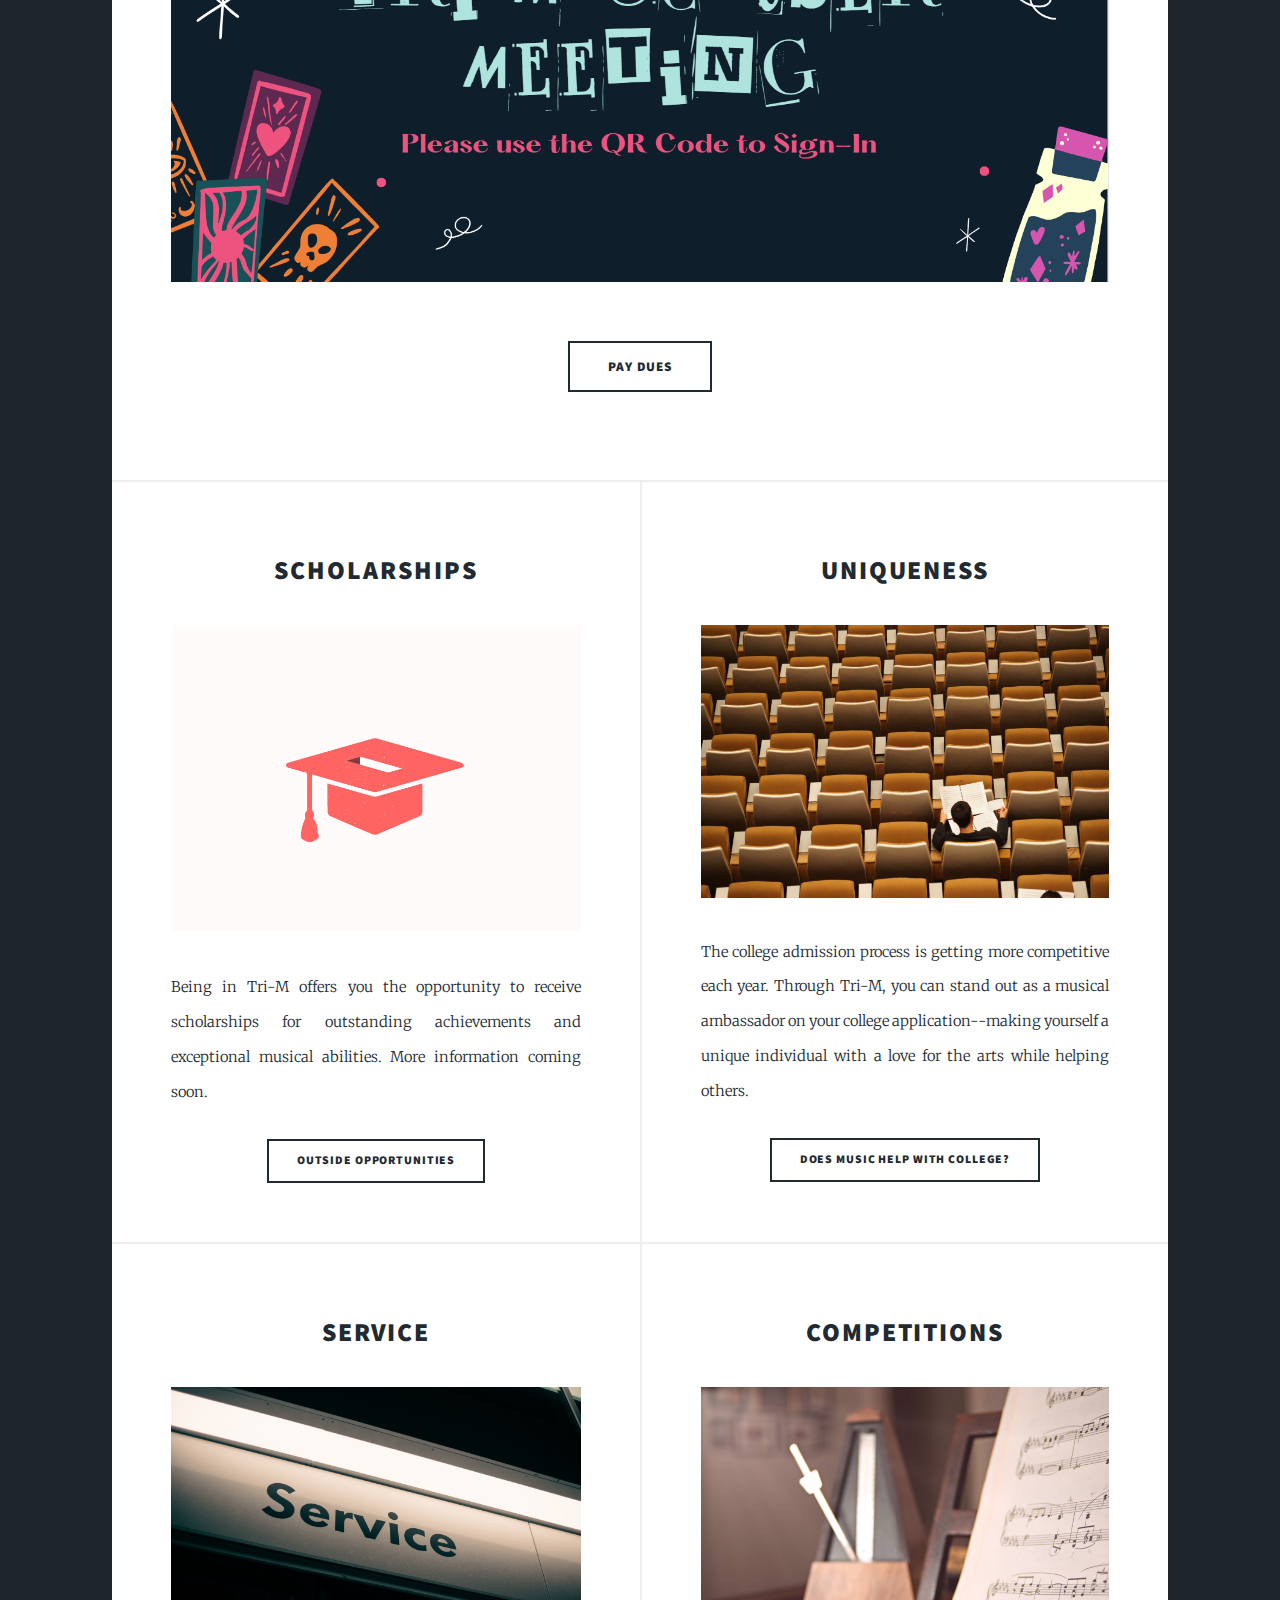
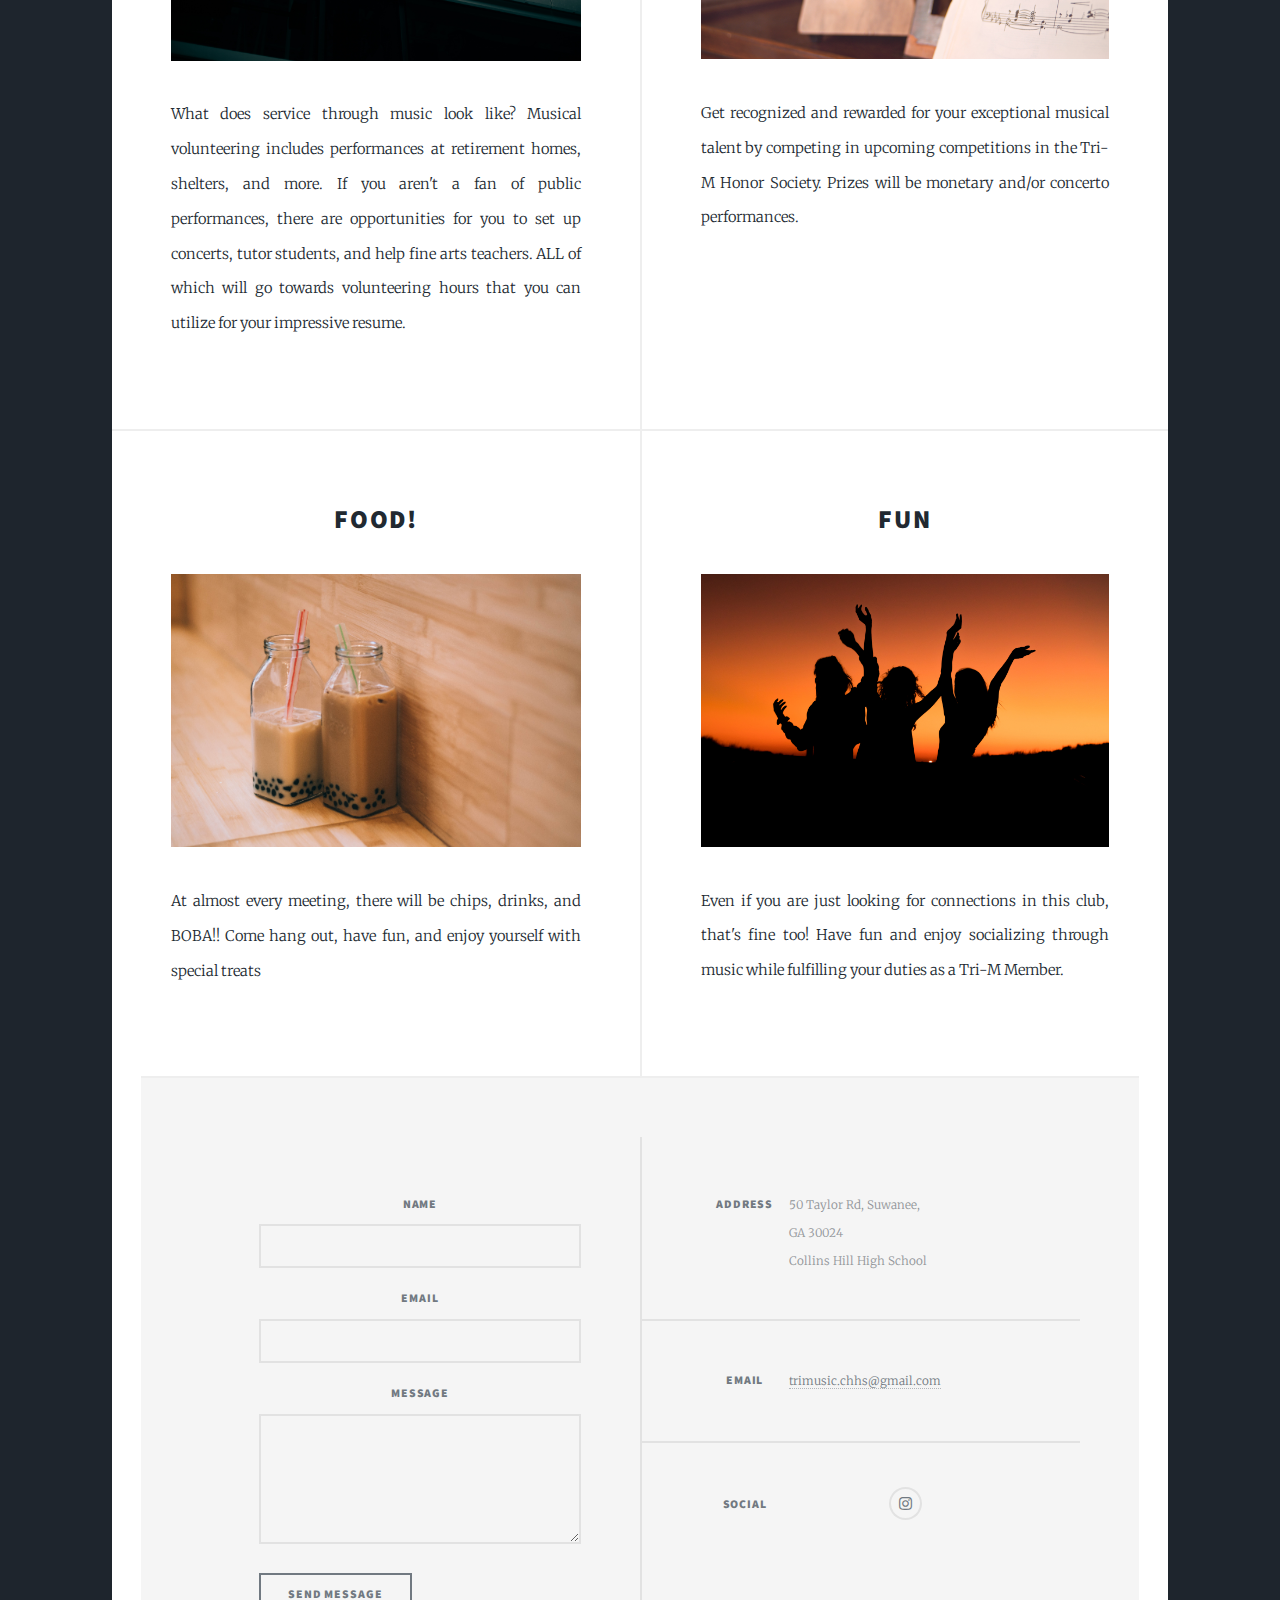
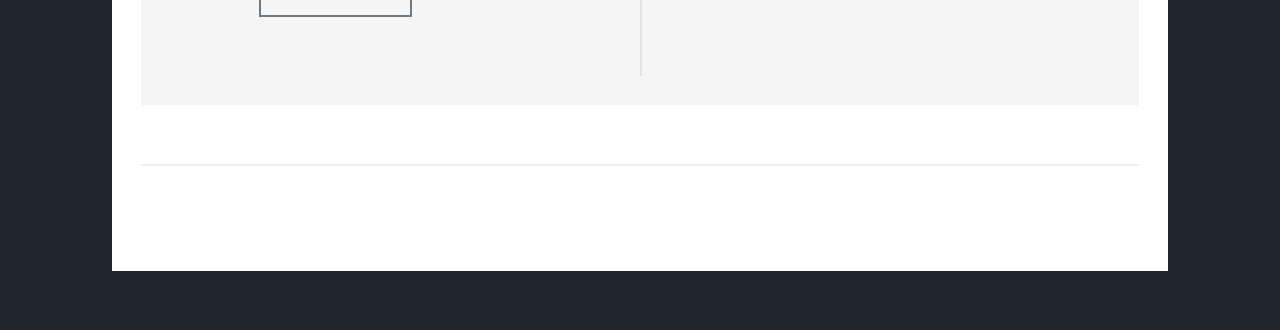
==== commit fc801770: "index.html" ====
--- a/index.html
+++ b/index.html
@@ -52,14 +52,14 @@
 							<article class="post featured">
 								<header class="major">
 									<span class="date">August 31, 2023</span>
-									<h2><a href="https://www.canva.com/design/DAFyLWMo8Co/eROEioNnsHgLUhKS4nt7vQ/edit?utm_content=DAFyLWMo8Co&utm_campaign=designshare&utm_medium=link2&utm_source=sharebutton">October Meeting<br /></a></h2>
-									<p>Please click on the image below or the link to access the slides from our October meeting.</p>
+									<h2><a href="https://www.canva.com/design/DAF8n2Eb9Hk/Cm5lMO68LbSNAfYJrL88SQ/view?utm_content=DAF8n2Eb9Hk&utm_campaign=designshare&utm_medium=link&utm_source=editor">February Meeting!!<br /></a></h2>
+									<p>Hey love birds!  The season is just right for our next Tri-M meeting, celebrated with boba, food, and games with newly admitted members :) Look forward to our next crucial meeting on February 28th, Wednesday from 2:45-3:20!</p>
 									<p></p>
 									<ul class="actions special">
-										<li><a href="https://www.canva.com/design/DAFyLWMo8Co/eROEioNnsHgLUhKS4nt7vQ/edit?utm_content=DAFyLWMo8Co&utm_campaign=designshare&utm_medium=link2&utm_source=sharebutton" class="button large">October Slides</a></li>
+										<li><a href="https://www.canva.com/design/DAF8n2Eb9Hk/Cm5lMO68LbSNAfYJrL88SQ/view?utm_content=DAF8n2Eb9Hk&utm_campaign=designshare&utm_medium=link&utm_source=editor" class="button large">February</a></li>
 									</ul>
 								</header>
-								<a href="https://www.canva.com/design/DAFyLWMo8Co/eROEioNnsHgLUhKS4nt7vQ/edit?utm_content=DAFyLWMo8Co&utm_campaign=designshare&utm_medium=link2&utm_source=sharebutton" class="image main"><img src="images/October.png" alt="" /></a>
+								<a href="https://www.canva.com/design/DAF8n2Eb9Hk/Cm5lMO68LbSNAfYJrL88SQ/view?utm_content=DAF8n2Eb9Hk&utm_campaign=designshare&utm_medium=link&utm_source=editor" class="image main"><img src="images/October.png" alt="" /></a>
 								<ul class="actions special">
 									<li><a href="https://www.mypaymentsplus.com/welcome" class="button large">Pay Dues</a></li>
 								</ul>
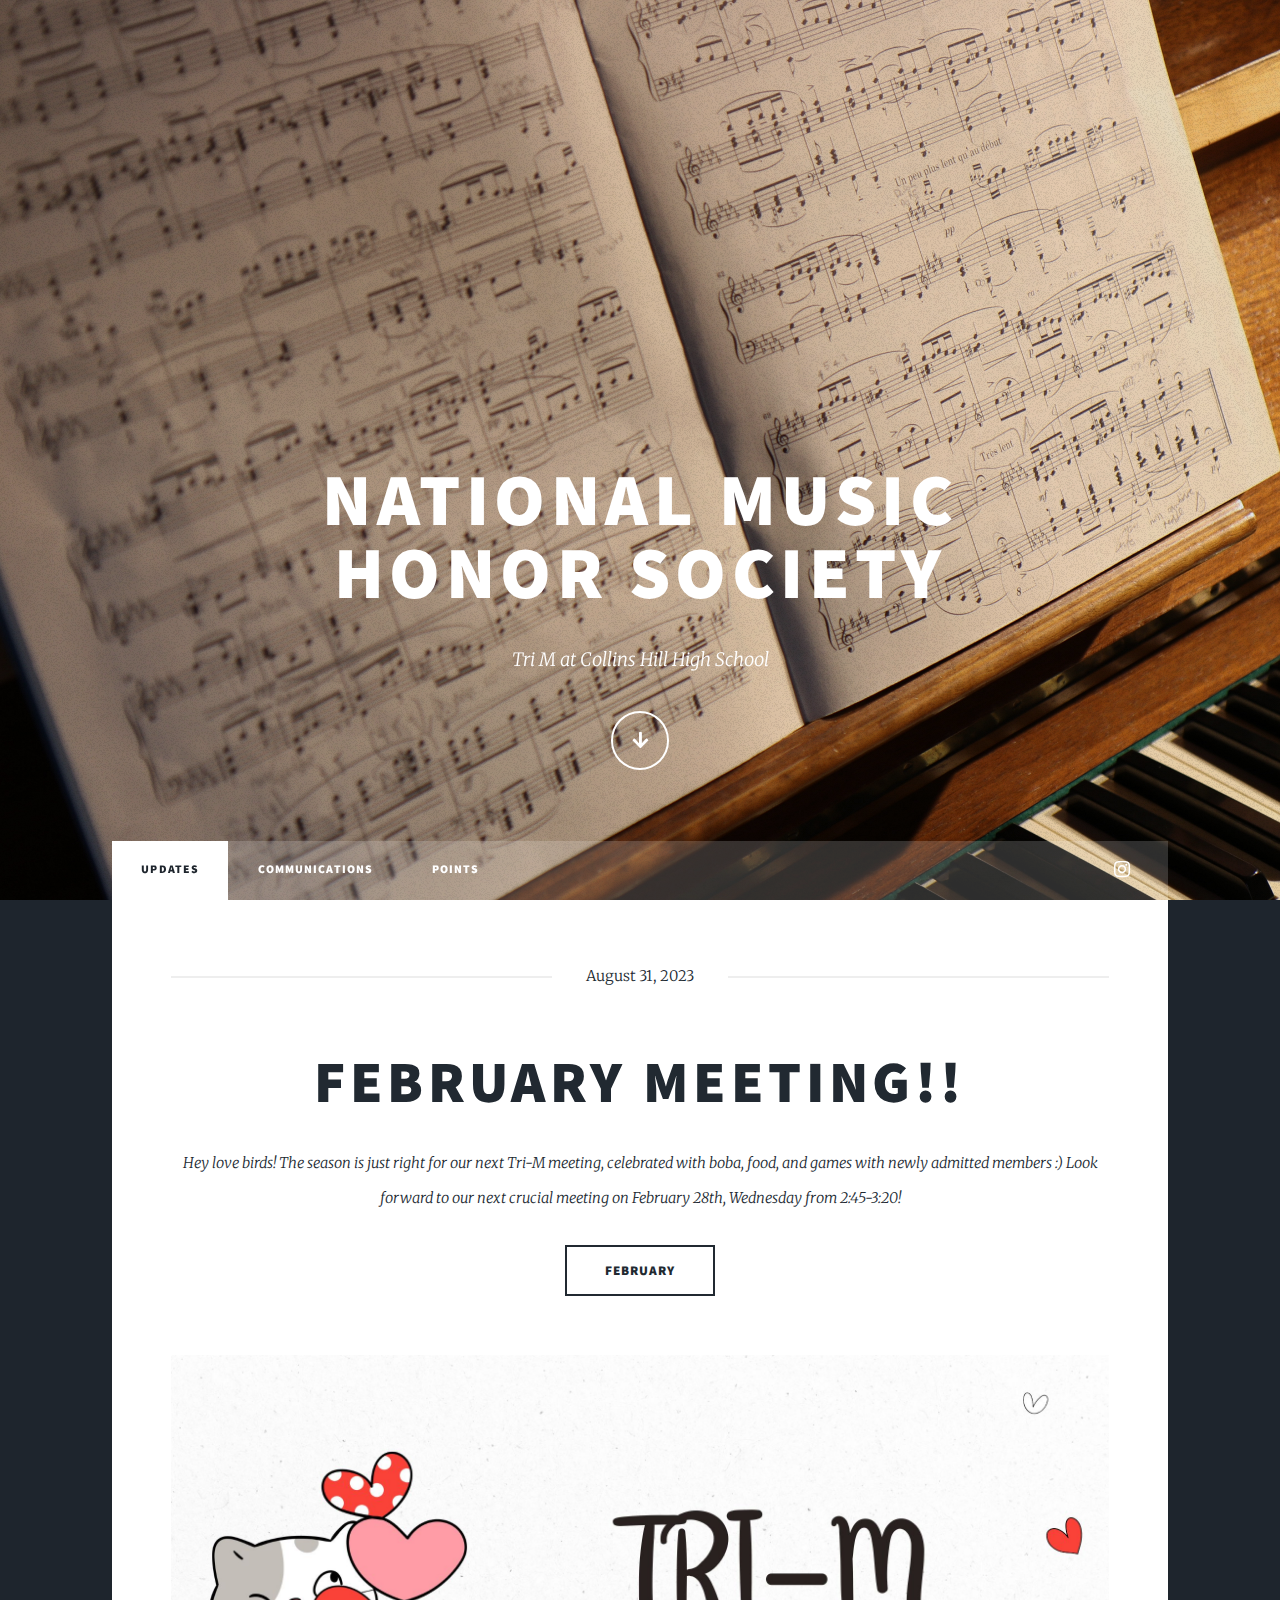
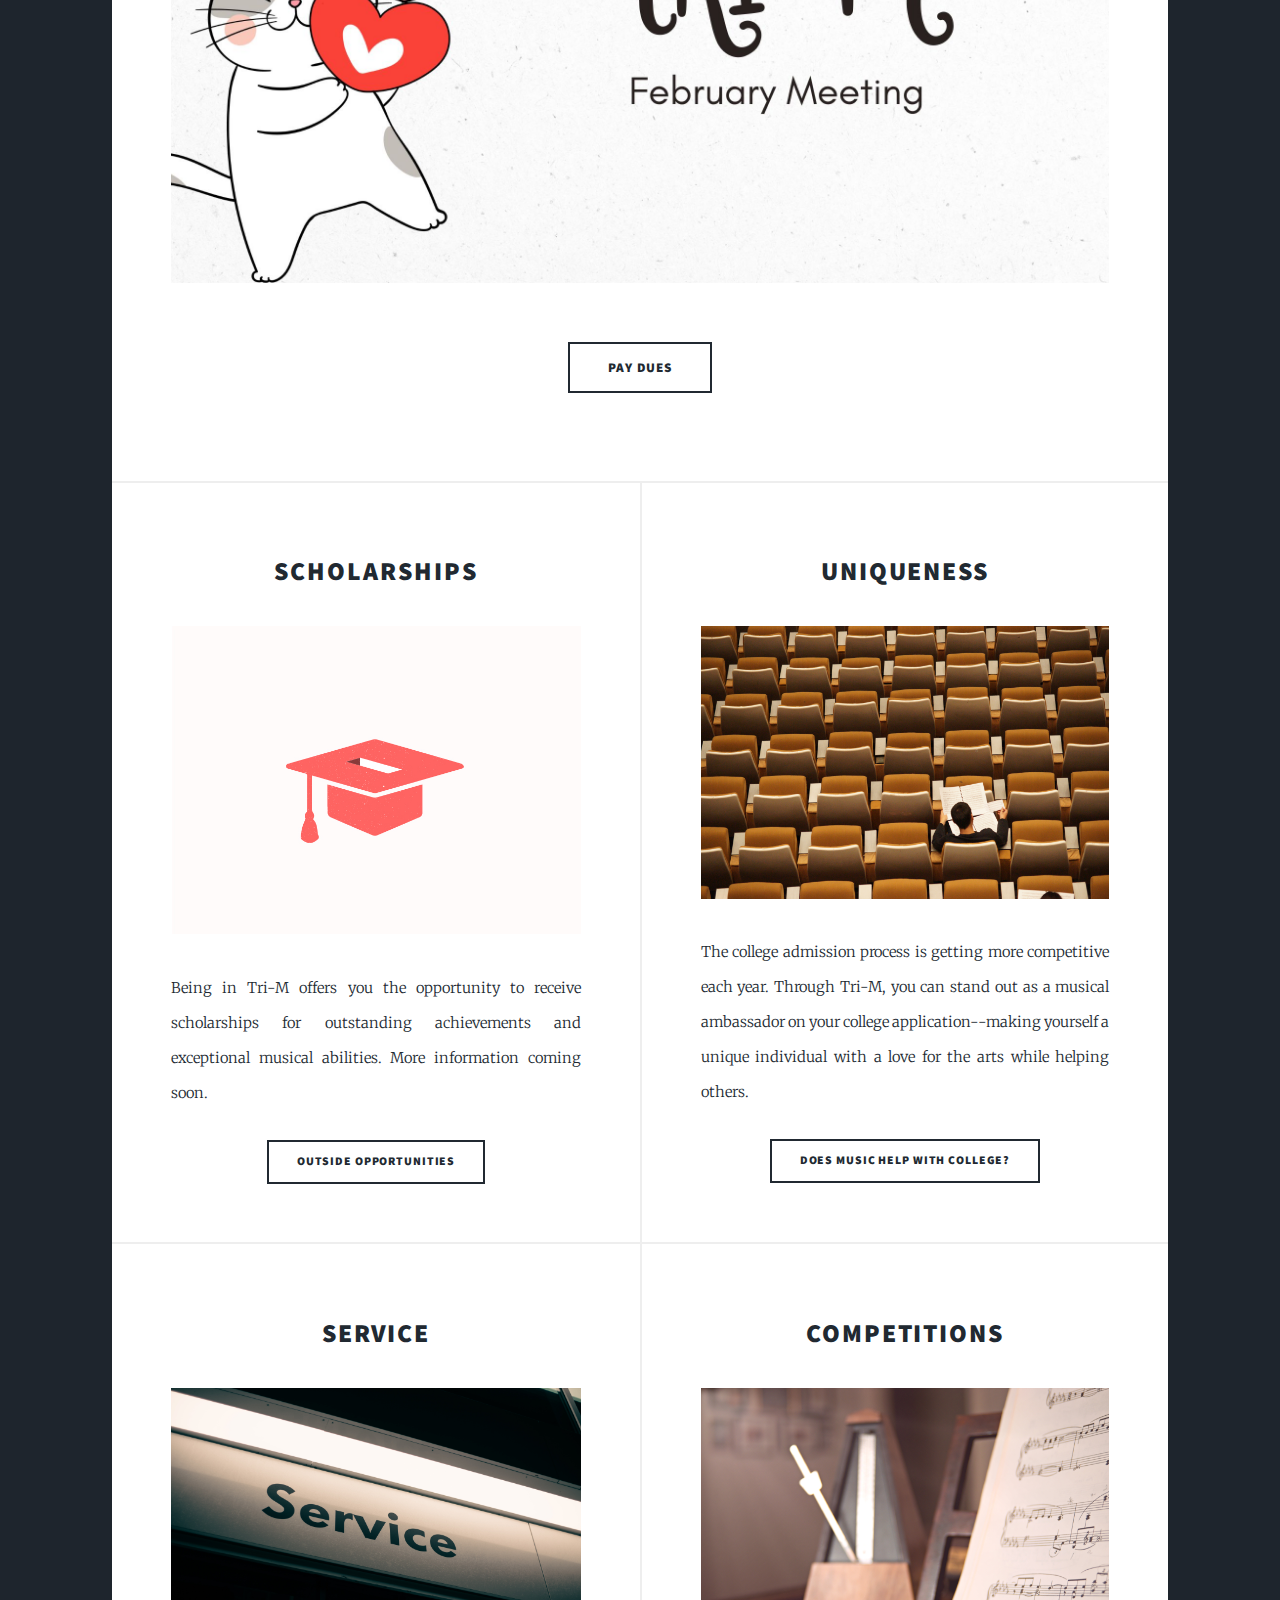
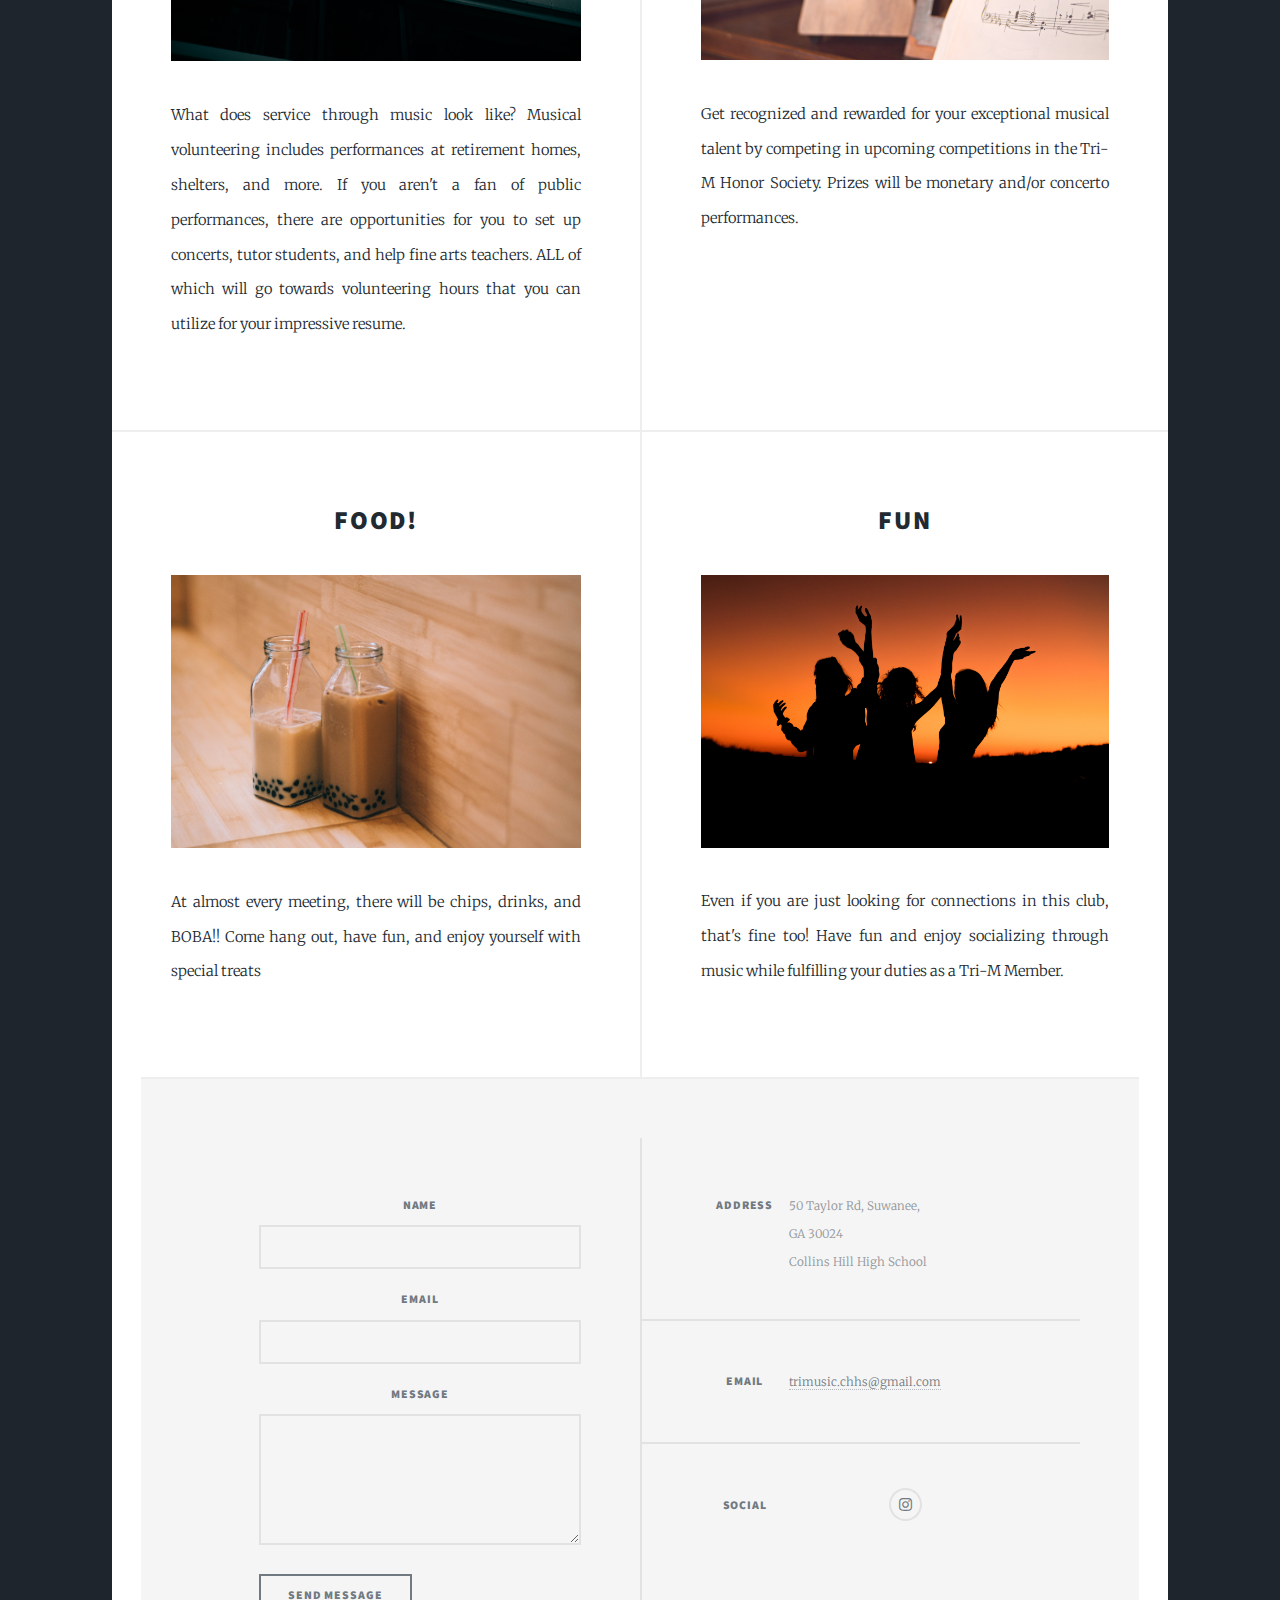
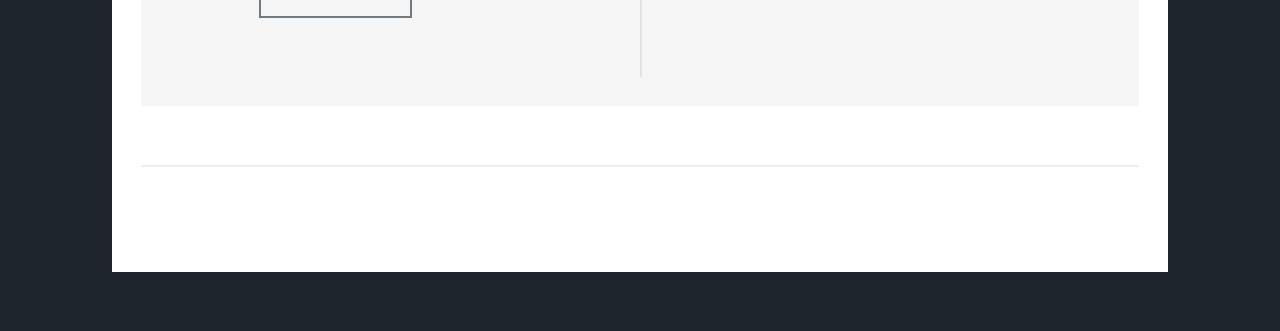
==== commit dc80dfbb: "index.html" ====
--- a/index.html
+++ b/index.html
@@ -59,7 +59,7 @@
 										<li><a href="https://www.canva.com/design/DAF8n2Eb9Hk/Cm5lMO68LbSNAfYJrL88SQ/view?utm_content=DAF8n2Eb9Hk&utm_campaign=designshare&utm_medium=link&utm_source=editor" class="button large">February</a></li>
 									</ul>
 								</header>
-								<a href="https://www.canva.com/design/DAF8n2Eb9Hk/Cm5lMO68LbSNAfYJrL88SQ/view?utm_content=DAF8n2Eb9Hk&utm_campaign=designshare&utm_medium=link&utm_source=editor" class="image main"><img src="images/October.png" alt="" /></a>
+								<a href="https://www.canva.com/design/DAF8n2Eb9Hk/Cm5lMO68LbSNAfYJrL88SQ/view?utm_content=DAF8n2Eb9Hk&utm_campaign=designshare&utm_medium=link&utm_source=editor" class="image main"><img src="images/feb.jpg" alt="" /></a>
 								<ul class="actions special">
 									<li><a href="https://www.mypaymentsplus.com/welcome" class="button large">Pay Dues</a></li>
 								</ul>
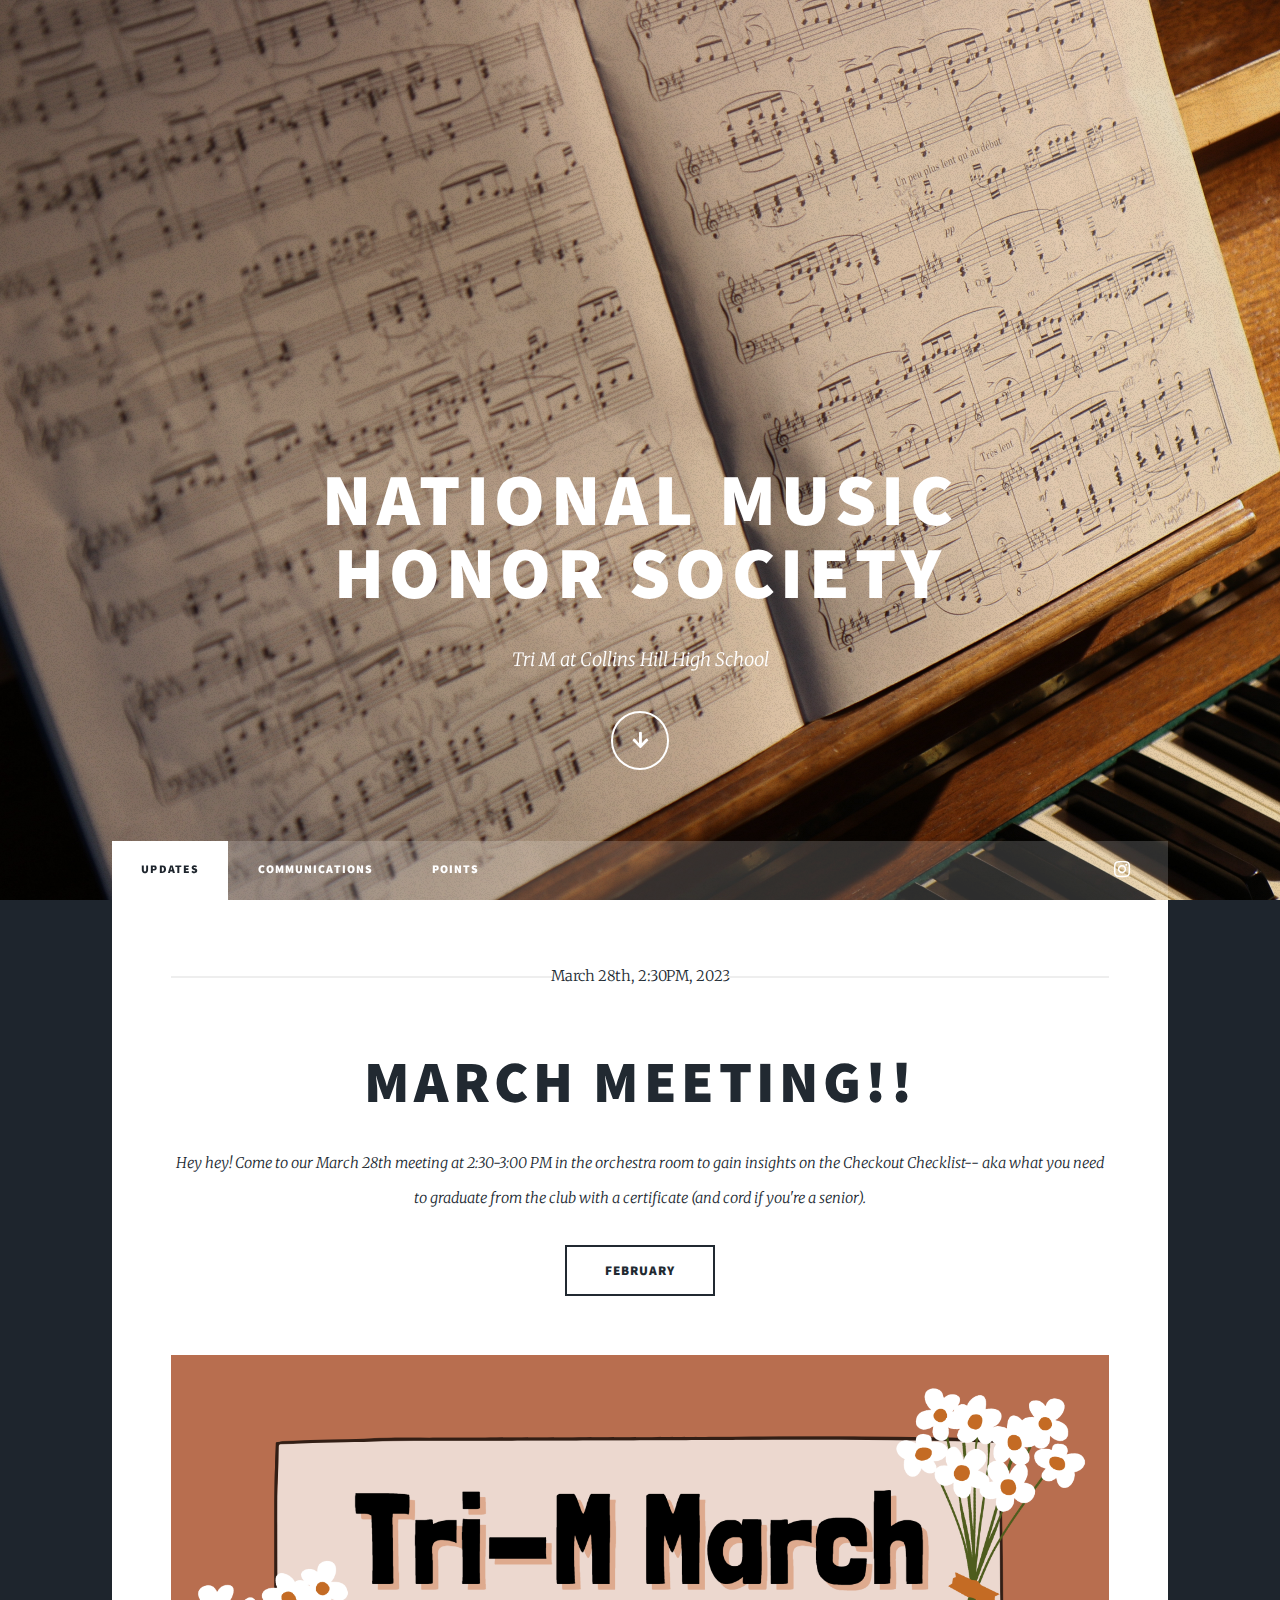
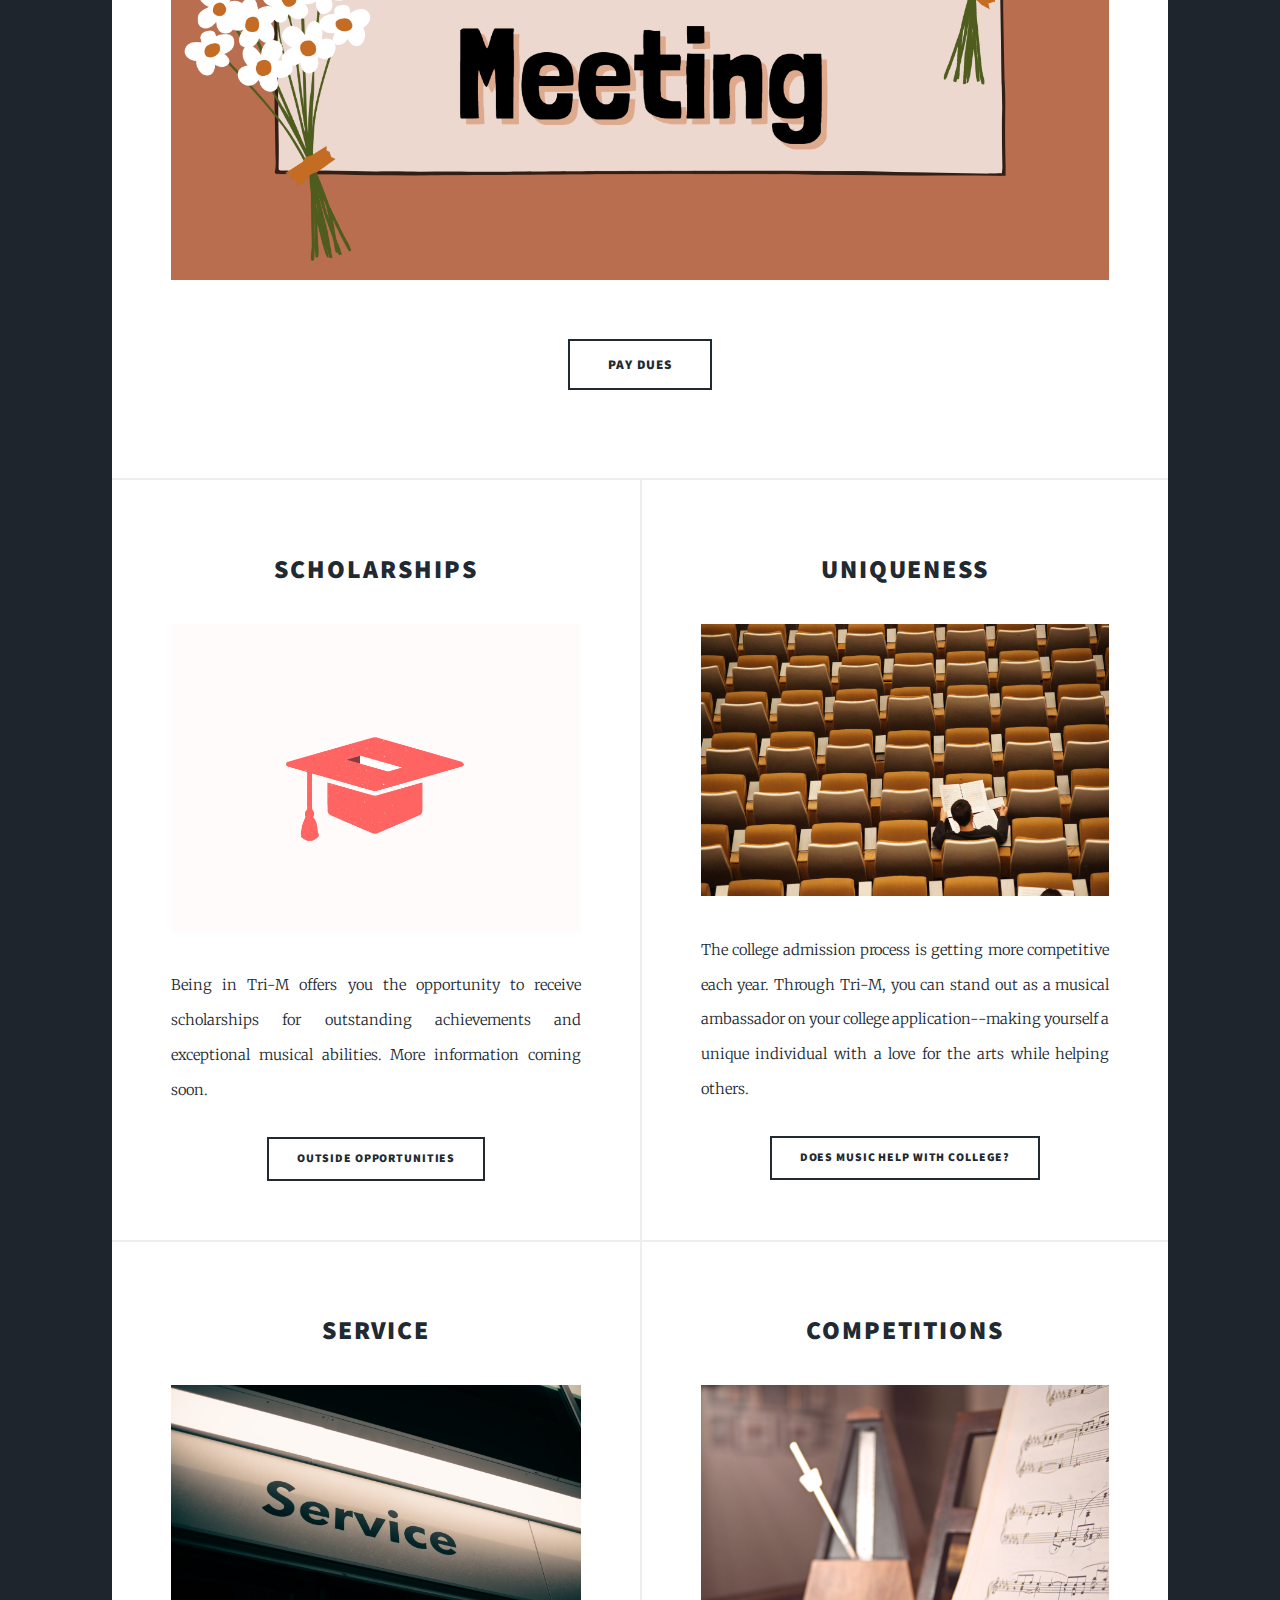
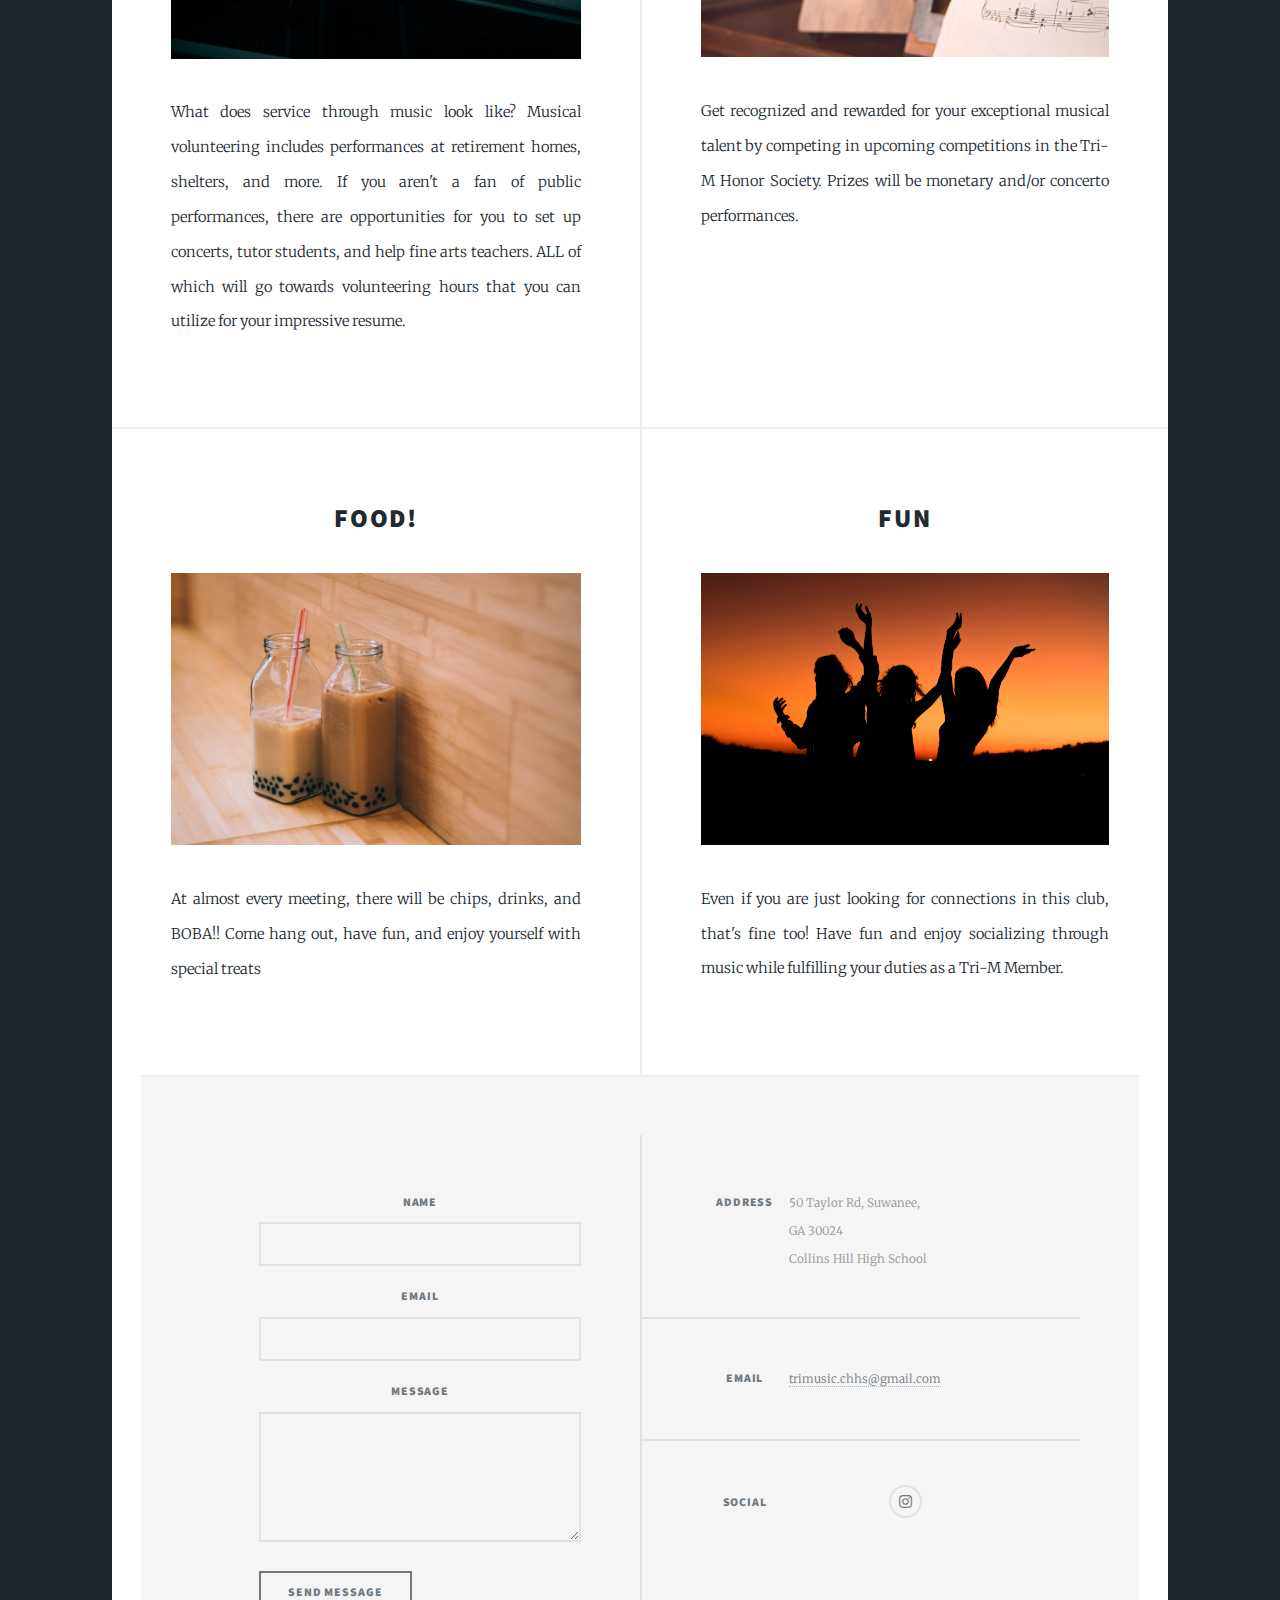
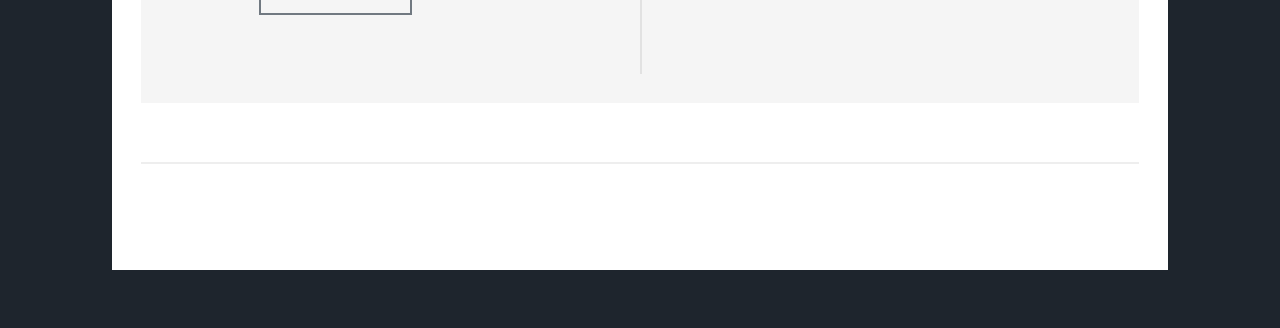
==== commit 4bb5fa2e: "march meeting" ====
--- a/index.html
+++ b/index.html
@@ -51,15 +51,15 @@
 						<!-- Featured Post -->
 							<article class="post featured">
 								<header class="major">
-									<span class="date">August 31, 2023</span>
-									<h2><a href="https://www.canva.com/design/DAF8n2Eb9Hk/Cm5lMO68LbSNAfYJrL88SQ/view?utm_content=DAF8n2Eb9Hk&utm_campaign=designshare&utm_medium=link&utm_source=editor">February Meeting!!<br /></a></h2>
-									<p>Hey love birds!  The season is just right for our next Tri-M meeting, celebrated with boba, food, and games with newly admitted members :) Look forward to our next crucial meeting on February 28th, Wednesday from 2:45-3:20!</p>
+									<span class="date">March 28th, 2:30PM, 2023</span>
+									<h2><a href="https://www.canva.com/design/DAGAwUoZW8U/QKRk-9F7X5CE_xWii0f7cA/edit?utm_content=DAGAwUoZW8U&utm_campaign=designshare&utm_medium=link2&utm_source=sharebutton">March Meeting!!<br /></a></h2>
+									<p>Hey hey!  Come to our March 28th meeting at 2:30-3:00 PM in the orchestra room to gain insights on the Checkout Checklist-- aka what you need to  graduate from the club with a certificate (and cord if you're a senior).</p>
 									<p></p>
 									<ul class="actions special">
-										<li><a href="https://www.canva.com/design/DAF8n2Eb9Hk/Cm5lMO68LbSNAfYJrL88SQ/view?utm_content=DAF8n2Eb9Hk&utm_campaign=designshare&utm_medium=link&utm_source=editor" class="button large">February</a></li>
+										<li><a href="https://www.canva.com/design/DAGAwUoZW8U/QKRk-9F7X5CE_xWii0f7cA/edit?utm_content=DAGAwUoZW8U&utm_campaign=designshare&utm_medium=link2&utm_source=sharebutton" class="button large">February</a></li>
 									</ul>
 								</header>
-								<a href="https://www.canva.com/design/DAF8n2Eb9Hk/Cm5lMO68LbSNAfYJrL88SQ/view?utm_content=DAF8n2Eb9Hk&utm_campaign=designshare&utm_medium=link&utm_source=editor" class="image main"><img src="images/feb.jpg" alt="" /></a>
+								<a href="https://www.canva.com/design/DAGAwUoZW8U/QKRk-9F7X5CE_xWii0f7cA/edit?utm_content=DAGAwUoZW8U&utm_campaign=designshare&utm_medium=link2&utm_source=sharebutton" class="image main"><img src="images/march.png" alt="" /></a>
 								<ul class="actions special">
 									<li><a href="https://www.mypaymentsplus.com/welcome" class="button large">Pay Dues</a></li>
 								</ul>
